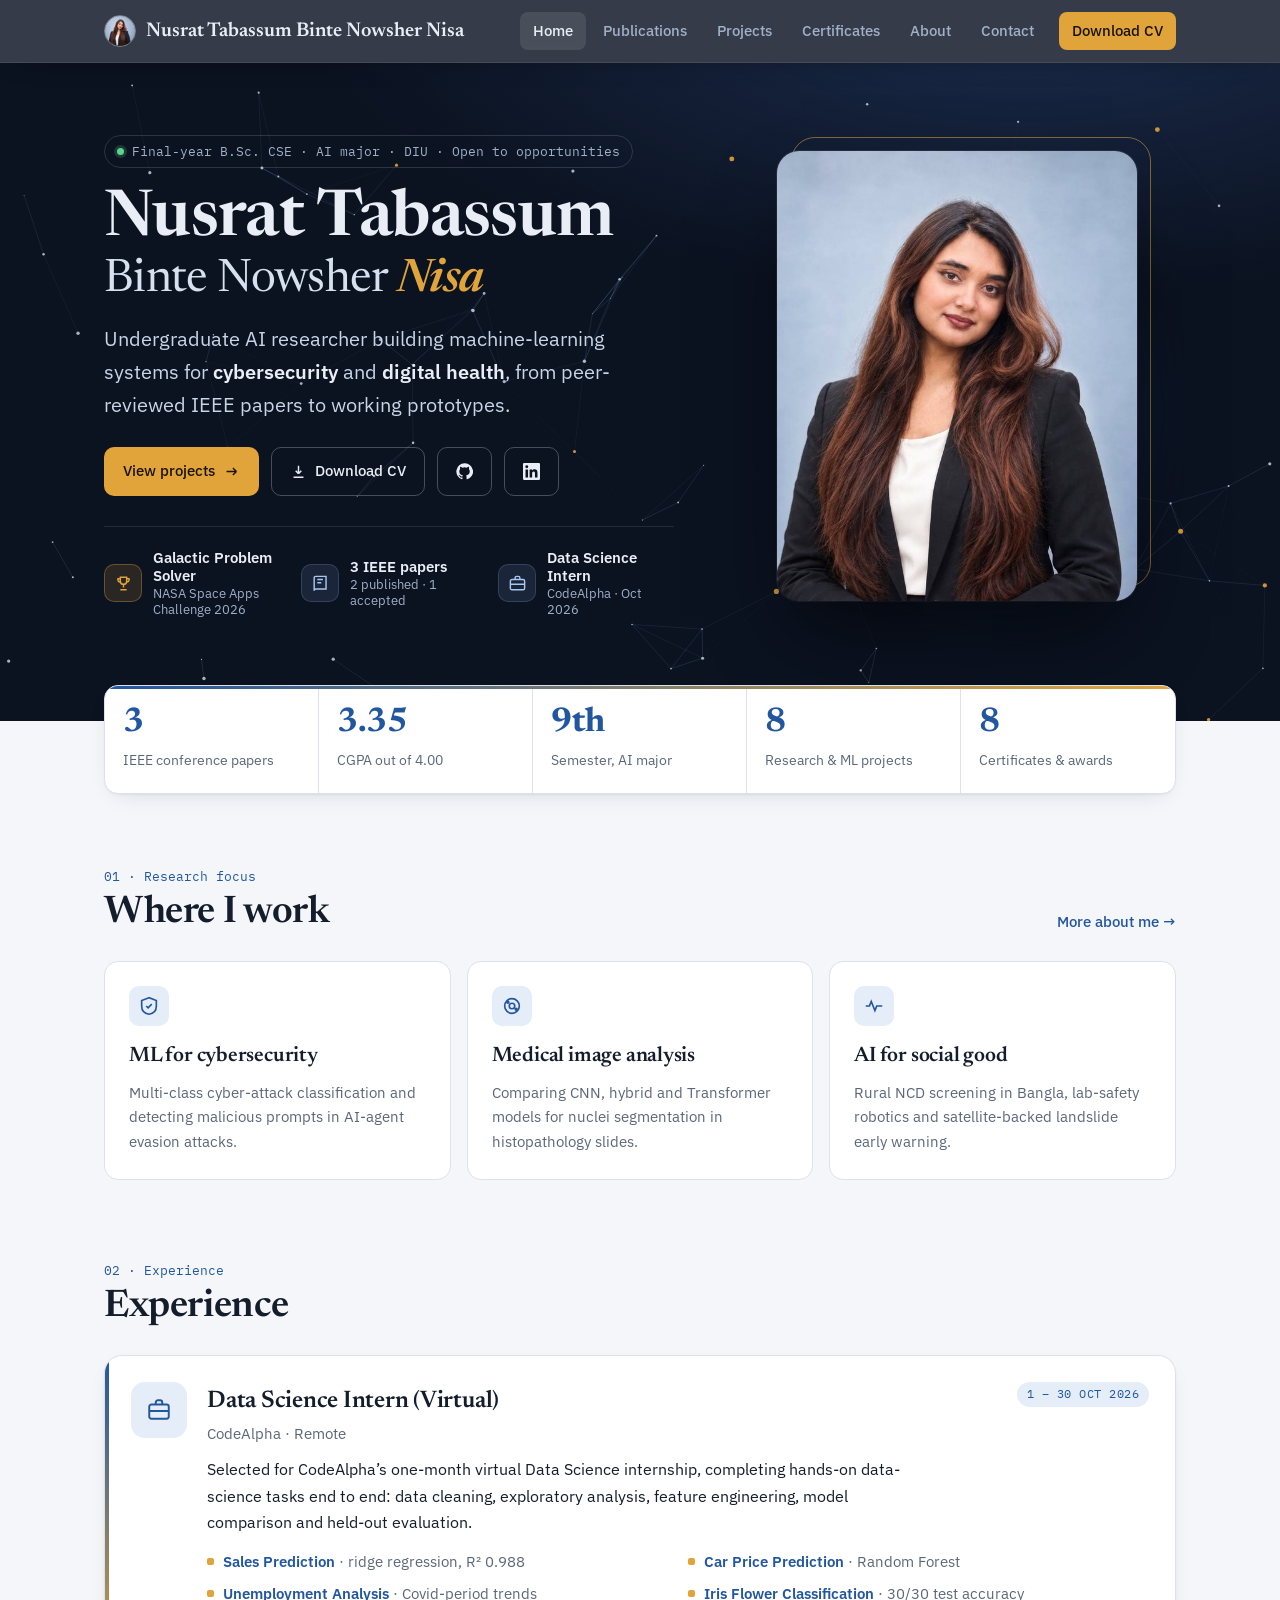
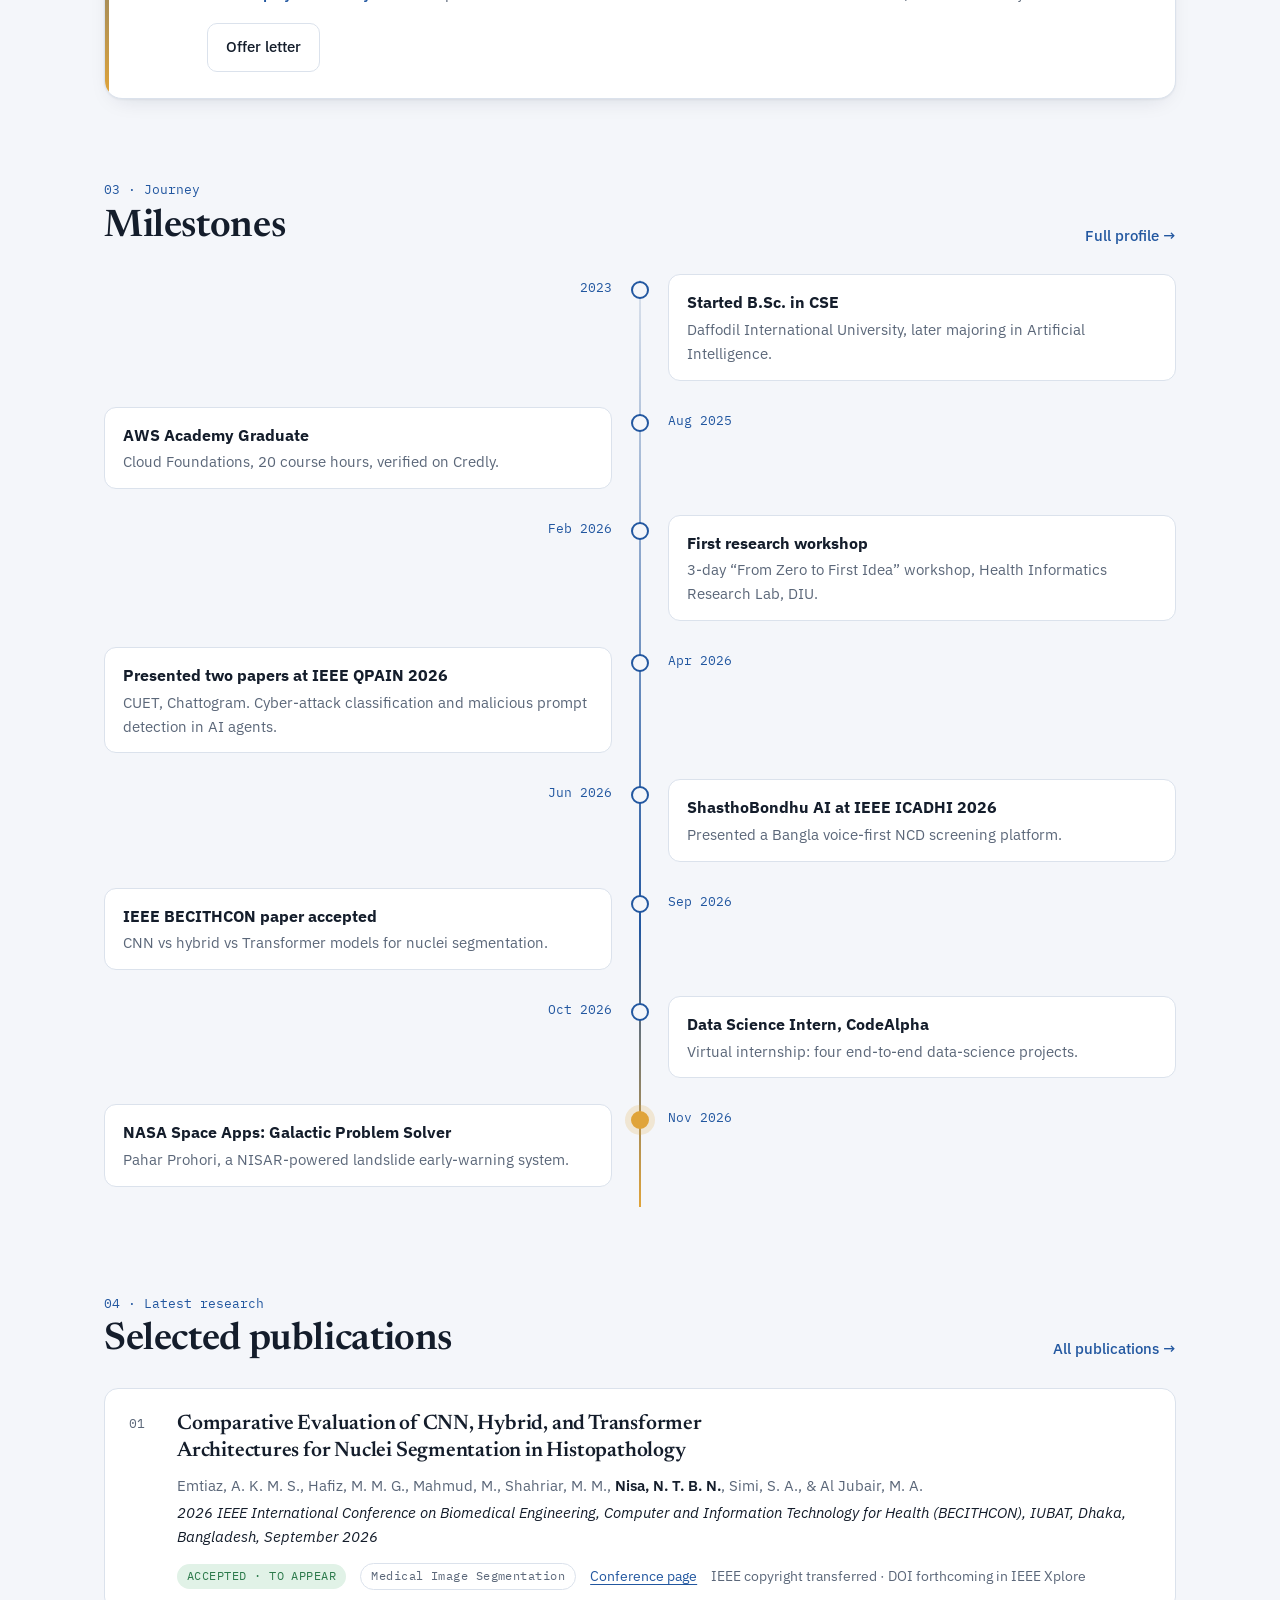
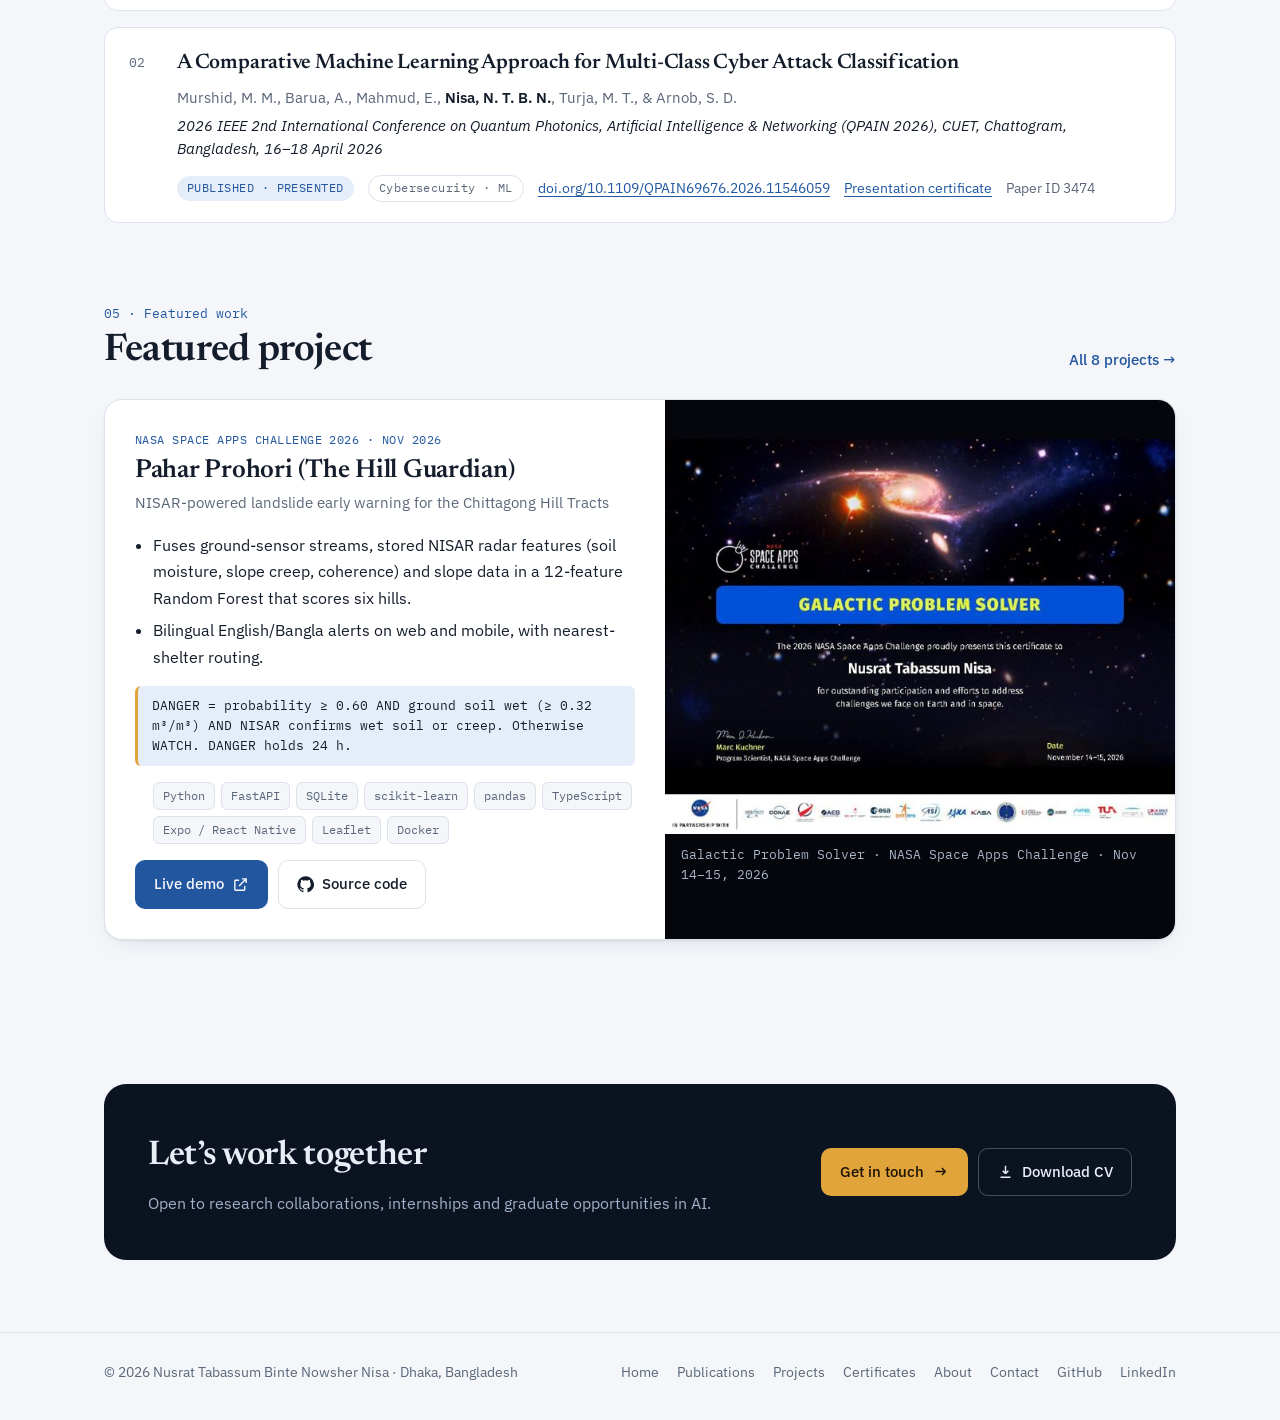
==== index.html @ 7437c605 "Add files via upload" ====
<!DOCTYPE html>
<html lang="en">
<head>
<meta charset="utf-8">
<meta name="viewport" content="width=device-width, initial-scale=1">
<title>Nusrat Tabassum Binte Nowsher Nisa · AI Researcher</title>
<meta name="description" content="Nusrat Tabassum Binte Nowsher Nisa is an undergraduate AI researcher at Daffodil International University working on machine learning for cybersecurity and digital health.">
<meta name="author" content="Nusrat Tabassum Binte Nowsher Nisa">
<meta property="og:title" content="Nusrat Tabassum Binte Nowsher Nisa · AI Researcher">
<meta property="og:description" content="Nusrat Tabassum Binte Nowsher Nisa is an undergraduate AI researcher at Daffodil International University working on machine learning for cybersecurity and digital health.">
<meta property="og:image" content="photo.jpg">
<meta property="og:type" content="website">
<link rel="icon" href="photo.jpg">
<link rel="preconnect" href="https://fonts.googleapis.com">
<link rel="preconnect" href="https://fonts.gstatic.com" crossorigin>
<link href="https://fonts.googleapis.com/css2?family=Newsreader:ital,opsz,wght@0,6..72,400;0,6..72,600;1,6..72,400&family=IBM+Plex+Sans:wght@400;500;600&family=IBM+Plex+Mono:wght@400;500&display=swap" rel="stylesheet">
<link rel="stylesheet" href="style.css">
</head>
<body>
<a class="skip" href="#main">Skip to content</a>
<header class="site-header">
  <div class="wrap">
    <a class="brand" href="index.html"><img src="photo.jpg" alt=""><span>Nusrat Tabassum <span class="mid">Binte Nowsher </span>Nisa</span></a>
    <button class="menu-toggle" aria-expanded="false" aria-controls="menu">Menu</button>
    <ul class="menu" id="menu"><li><a href="index.html" aria-current="page">Home</a></li><li><a href="publications.html">Publications</a></li><li><a href="projects.html">Projects</a></li><li><a href="certificates.html">Certificates</a></li><li><a href="about.html">About</a></li><li><a href="contact.html">Contact</a></li><li><a class="cv-link" href="Nusrat_Tabassum_Nisa_CV.pdf">Download CV</a></li></ul>
  </div>
</header>

<main id="main">
<section class="night"><canvas class="sky" aria-hidden="true"></canvas>
  <div class="wrap hero">
    <div>
      <p class="eyebrow rise"><span class="dot"></span>Final-year B.Sc. CSE · AI major · DIU · Open to opportunities</p>
      <h1 class="rise d1">Nusrat Tabassum<span class="l2">Binte Nowsher <em>Nisa</em></span></h1>
      <p class="role rise d2">Undergraduate AI researcher building machine-learning systems for <strong>cybersecurity</strong> and <strong>digital health</strong>, from peer-reviewed IEEE papers to working prototypes.</p>
      <div class="actions rise d3">
        <a class="btn btn-gold" href="projects.html">View projects <svg viewBox="0 0 24 24" fill="none" stroke="currentColor" stroke-width="2" aria-hidden="true"><path d="M5 12h14m0 0-5-5m5 5-5 5"/></svg></a>
        <a class="btn btn-ghost" href="Nusrat_Tabassum_Nisa_CV.pdf"><svg viewBox="0 0 24 24" fill="none" stroke="currentColor" stroke-width="2" aria-hidden="true"><path d="M12 4v11m0 0-4-4m4 4 4-4M5 20h14"/></svg> Download CV</a>
        <a class="btn btn-ghost" href="https://github.com/nisa3131" aria-label="GitHub"><svg viewBox="0 0 24 24" fill="currentColor" aria-hidden="true"><path d="M12 .5a11.5 11.5 0 0 0-3.64 22.41c.58.1.79-.25.79-.56v-2c-3.2.7-3.88-1.37-3.88-1.37-.52-1.33-1.28-1.69-1.28-1.69-1.04-.71.08-.7.08-.7 1.16.08 1.77 1.19 1.77 1.19 1.03 1.76 2.7 1.25 3.36.96.1-.75.4-1.25.73-1.54-2.56-.29-5.25-1.28-5.25-5.68 0-1.26.45-2.28 1.19-3.09-.12-.29-.52-1.46.11-3.05 0 0 .97-.31 3.17 1.18a11 11 0 0 1 5.77 0c2.2-1.49 3.17-1.18 3.17-1.18.63 1.59.23 2.76.11 3.05.74.81 1.19 1.83 1.19 3.09 0 4.41-2.7 5.38-5.27 5.67.41.36.78 1.06.78 2.14v3.17c0 .31.21.67.8.56A11.5 11.5 0 0 0 12 .5Z"/></svg></a>
        <a class="btn btn-ghost" href="https://www.linkedin.com/in/nusrat-tabassum-nisa-0b7811408" aria-label="LinkedIn"><svg viewBox="0 0 24 24" fill="currentColor" aria-hidden="true"><path d="M20.45 20.45h-3.56v-5.57c0-1.33-.02-3.04-1.85-3.04-1.86 0-2.14 1.45-2.14 2.94v5.67H9.35V9h3.41v1.56h.05c.48-.9 1.64-1.85 3.37-1.85 3.6 0 4.27 2.37 4.27 5.46v6.28ZM5.34 7.43a2.06 2.06 0 1 1 0-4.13 2.06 2.06 0 0 1 0 4.13ZM7.12 20.45H3.56V9h3.56v11.45ZM22.22 0H1.77C.79 0 0 .77 0 1.73v20.54C0 23.23.79 24 1.77 24h20.45c.98 0 1.78-.77 1.78-1.73V1.73C24 .77 23.2 0 22.22 0Z"/></svg></a>
      </div>
      <ul class="highlights rise d3">
        <li><span class="hi-ico gold"><svg viewBox="0 0 24 24" fill="none" stroke="currentColor" stroke-width="1.8" aria-hidden="true"><path d="M8 4h8v5a4 4 0 0 1-8 0V4Z"/><path d="M8 6H5a3 3 0 0 0 3 4M16 6h3a3 3 0 0 1-3 4M12 13v4m-4 3h8"/></svg></span><span><b>Galactic Problem Solver</b><small>NASA Space Apps Challenge 2026</small></span></li>
        <li><span class="hi-ico"><svg viewBox="0 0 24 24" fill="none" stroke="currentColor" stroke-width="1.8" aria-hidden="true"><path d="M4 5a2 2 0 0 1 2-2h13v16H6a2 2 0 0 0-2 2V5Z"/><path d="M8 7h7M8 11h5"/></svg></span><span><b>3 IEEE papers</b><small>2 published · 1 accepted</small></span></li>
        <li><span class="hi-ico"><svg viewBox="0 0 24 24" fill="none" stroke="currentColor" stroke-width="1.8" aria-hidden="true"><rect x="3" y="7" width="18" height="13" rx="2"/><path d="M9 7V5a2 2 0 0 1 2-2h2a2 2 0 0 1 2 2v2M3 13h18"/></svg></span><span><b>Data Science Intern</b><small>CodeAlpha · Oct 2026</small></span></li>
      </ul>
    </div>
    <div class="portrait-frame">
      <img src="photo.jpg" alt="Portrait of Nusrat Tabassum Binte Nowsher Nisa">
    </div>
  </div>
</section>

<div class="wrap">
  <div class="stats">
    <div><b>3</b><span>IEEE conference papers</span></div>
    <div><b>3.35</b><span>CGPA out of 4.00</span></div>
    <div><b>9th</b><span>Semester, AI major</span></div>
    <div><b>8</b><span>Research &amp; ML projects</span></div>
    <div><b>8</b><span>Certificates &amp; awards</span></div>
  </div>

  <section class="section">
    <div class="section-head"><div><span class="num">01 · Research focus</span><h2>Where I work</h2></div><a href="about.html">More about me →</a></div>
    <div class="focus-grid">
      <div class="focus"><div class="ico"><svg viewBox="0 0 24 24" fill="none" stroke="currentColor" stroke-width="1.8" aria-hidden="true"><path d="M12 3 4 6v6c0 5 3.4 8.3 8 9 4.6-.7 8-4 8-9V6l-8-3Z"/><path d="m9 12 2 2 4-4"/></svg></div><h3>ML for cybersecurity</h3><p>Multi-class cyber-attack classification and detecting malicious prompts in AI-agent evasion attacks.</p></div>
      <div class="focus"><div class="ico"><svg viewBox="0 0 24 24" fill="none" stroke="currentColor" stroke-width="1.8" aria-hidden="true"><circle cx="12" cy="12" r="8"/><circle cx="12" cy="12" r="3"/><circle cx="7.5" cy="8" r="1"/><circle cx="16.5" cy="15.5" r="1"/></svg></div><h3>Medical image analysis</h3><p>Comparing CNN, hybrid and Transformer models for nuclei segmentation in histopathology slides.</p></div>
      <div class="focus"><div class="ico"><svg viewBox="0 0 24 24" fill="none" stroke="currentColor" stroke-width="1.8" aria-hidden="true"><path d="M3 12h4l2-5 4 10 2-5h6"/></svg></div><h3>AI for social good</h3><p>Rural NCD screening in Bangla, lab-safety robotics and satellite-backed landslide early warning.</p></div>
    </div>
  </section>


  <section class="section">
    <div class="section-head"><div><span class="num">02 · Experience</span><h2>Experience</h2></div></div>
    <article class="exp">
  <div class="exp-logo"><svg viewBox="0 0 24 24" fill="none" stroke="currentColor" stroke-width="1.8" aria-hidden="true"><rect x="3" y="7" width="18" height="13" rx="2"/><path d="M9 7V5a2 2 0 0 1 2-2h2a2 2 0 0 1 2 2v2M3 13h18"/></svg></div>
  <div class="exp-body">
    <div class="exp-top"><div><h3>Data Science Intern (Virtual)</h3><p class="sub" style="margin:0">CodeAlpha · Remote</p></div><span class="pill pub-ok">1 – 30 OCT 2026</span></div>
    <p>Selected for CodeAlpha’s one-month virtual Data Science internship, completing hands-on data-science tasks end to end: data cleaning, exploratory analysis, feature engineering, model comparison and held-out evaluation.</p>
    <ul class="exp-tasks">
      <li><a href="https://github.com/nisa3131/_SalesPrediction">Sales Prediction</a> · ridge regression, R² 0.988</li>
      <li><a href="https://github.com/nisa3131/_CarPricePrediction">Car Price Prediction</a> · Random Forest</li>
      <li><a href="https://github.com/nisa3131/_UnemploymentAnalysis">Unemployment Analysis</a> · Covid-period trends</li>
      <li><a href="https://github.com/nisa3131/_IrisFlowerClassification">Iris Flower Classification</a> · 30/30 test accuracy</li>
    </ul>
    <div class="actions"><a class="btn btn-line" href="certs/codealpha-internship-offer.jpg">Offer letter</a></div>
  </div>
</article>
  </section>

  <section class="section">
    <div class="section-head"><div><span class="num">03 · Journey</span><h2>Milestones</h2></div><a href="about.html">Full profile →</a></div>
    <ol class="journey">
      <li><span class="when">2023</span><div><b>Started B.Sc. in CSE</b><p>Daffodil International University, later majoring in Artificial Intelligence.</p></div></li>
      <li><span class="when">Aug 2025</span><div><b>AWS Academy Graduate</b><p>Cloud Foundations, 20 course hours, verified on Credly.</p></div></li>
      <li><span class="when">Feb 2026</span><div><b>First research workshop</b><p>3-day “From Zero to First Idea” workshop, Health Informatics Research Lab, DIU.</p></div></li>
      <li><span class="when">Apr 2026</span><div><b>Presented two papers at IEEE QPAIN 2026</b><p>CUET, Chattogram. Cyber-attack classification and malicious prompt detection in AI agents.</p></div></li>
      <li><span class="when">Jun 2026</span><div><b>ShasthoBondhu AI at IEEE ICADHI 2026</b><p>Presented a Bangla voice-first NCD screening platform.</p></div></li>
      <li><span class="when">Sep 2026</span><div><b>IEEE BECITHCON paper accepted</b><p>CNN vs hybrid vs Transformer models for nuclei segmentation.</p></div></li>
      <li><span class="when">Oct 2026</span><div><b>Data Science Intern, CodeAlpha</b><p>Virtual internship: four end-to-end data-science projects.</p></div></li>
      <li class="star"><span class="when">Nov 2026</span><div><b>NASA Space Apps: Galactic Problem Solver</b><p>Pahar Prohori, a NISAR-powered landslide early-warning system.</p></div></li>
    </ol>
  </section>
  <section class="section">
    <div class="section-head"><div><span class="num">04 · Latest research</span><h2>Selected publications</h2></div><a href="publications.html">All publications →</a></div>
    <ol class="pubs"><li class="pub">
  <h3>Comparative Evaluation of CNN, Hybrid, and Transformer Architectures for Nuclei Segmentation in Histopathology</h3>
  <p class="authors">Emtiaz, A. K. M. S., Hafiz, M. M. G., Mahmud, M., Shahriar, M. M., <b>Nisa, N. T. B. N.</b>, Simi, S. A., &amp; Al Jubair, M. A.</p>
  <p class="venue">2026 IEEE International Conference on Biomedical Engineering, Computer and Information Technology for Health (BECITHCON), IUBAT, Dhaka, Bangladesh, September 2026</p>
  <div class="row"><span class="pill acc">ACCEPTED · TO APPEAR</span><span class="pill topic">Medical Image Segmentation</span><a href="https://iubat.edu/?p=20229">Conference page</a><span class="muted">IEEE copyright transferred · DOI forthcoming in IEEE Xplore</span></div>
</li><li class="pub">
  <h3>A Comparative Machine Learning Approach for Multi-Class Cyber Attack Classification</h3>
  <p class="authors">Murshid, M. M., Barua, A., Mahmud, E., <b>Nisa, N. T. B. N.</b>, Turja, M. T., &amp; Arnob, S. D.</p>
  <p class="venue">2026 IEEE 2nd International Conference on Quantum Photonics, Artificial Intelligence &amp; Networking (QPAIN 2026), CUET, Chattogram, Bangladesh, 16–18 April 2026</p>
  <div class="row"><span class="pill pub-ok">PUBLISHED · PRESENTED</span><span class="pill topic">Cybersecurity · ML</span><a href="https://doi.org/10.1109/QPAIN69676.2026.11546059">doi.org/10.1109/QPAIN69676.2026.11546059</a><a href="certs/qpain-2026-paper-3474.jpg">Presentation certificate</a><span class="muted">Paper ID 3474</span></div>
</li></ol>
  </section>

  <section class="section">
    <div class="section-head"><div><span class="num">05 · Featured work</span><h2>Featured project</h2></div><a href="projects.html">All 8 projects →</a></div>
    <article class="feature" data-cat="competition">
  <div class="body">
    <p class="kicker">NASA SPACE APPS CHALLENGE 2026 · NOV 2026</p>
    <h3>Pahar Prohori (The Hill Guardian)</h3>
    <p class="sub">NISAR-powered landslide early warning for the Chittagong Hill Tracts</p>
    <ul>
      <li>Fuses ground-sensor streams, stored NISAR radar features (soil moisture, slope creep, coherence) and slope data in a 12-feature Random Forest that scores six hills.</li>
      <li>Bilingual English/Bangla alerts on web and mobile, with nearest-shelter routing.</li>
    </ul>
    <p class="rule">DANGER = probability ≥ 0.60 AND ground soil wet (≥ 0.32 m³/m³) AND NISAR confirms wet soil or creep. Otherwise WATCH. DANGER holds 24 h.</p>
    <ul class="chips"><li>Python</li><li>FastAPI</li><li>SQLite</li><li>scikit-learn</li><li>pandas</li><li>TypeScript</li><li>Expo / React Native</li><li>Leaflet</li><li>Docker</li></ul>
    <div class="actions"><a class="btn btn-solid" href="https://pahar-prohori-204-136-10-51.sslip.io">Live demo <svg viewBox="0 0 24 24" fill="none" stroke="currentColor" stroke-width="2" aria-hidden="true"><path d="M14 4h6v6m0-6L10 14M18 14v5a1 1 0 0 1-1 1H5a1 1 0 0 1-1-1V7a1 1 0 0 1 1-1h5"/></svg></a><a class="btn btn-line" href="https://github.com/nisa3131/NasaSpaceAppChallenge"><svg viewBox="0 0 24 24" fill="currentColor" aria-hidden="true"><path d="M12 .5a11.5 11.5 0 0 0-3.64 22.41c.58.1.79-.25.79-.56v-2c-3.2.7-3.88-1.37-3.88-1.37-.52-1.33-1.28-1.69-1.28-1.69-1.04-.71.08-.7.08-.7 1.16.08 1.77 1.19 1.77 1.19 1.03 1.76 2.7 1.25 3.36.96.1-.75.4-1.25.73-1.54-2.56-.29-5.25-1.28-5.25-5.68 0-1.26.45-2.28 1.19-3.09-.12-.29-.52-1.46.11-3.05 0 0 .97-.31 3.17 1.18a11 11 0 0 1 5.77 0c2.2-1.49 3.17-1.18 3.17-1.18.63 1.59.23 2.76.11 3.05.74.81 1.19 1.83 1.19 3.09 0 4.41-2.7 5.38-5.27 5.67.41.36.78 1.06.78 2.14v3.17c0 .31.21.67.8.56A11.5 11.5 0 0 0 12 .5Z"/></svg> Source code</a></div>
  </div>
  <figure><img src="certs/nasa-space-apps-2026-thumb.jpg" alt="NASA Space Apps Challenge 2026 Galactic Problem Solver certificate awarded to Nusrat Tabassum Binte Nowsher Nisa"><figcaption>Galactic Problem Solver · NASA Space Apps Challenge · Nov 14–15, 2026</figcaption></figure>
</article>
  </section>

  <div class="cta">
  <div><h2>Let’s work together</h2><p>Open to research collaborations, internships and graduate opportunities in AI.</p></div>
  <div class="actions"><a class="btn btn-gold" href="contact.html">Get in touch <svg viewBox="0 0 24 24" fill="none" stroke="currentColor" stroke-width="2" aria-hidden="true"><path d="M5 12h14m0 0-5-5m5 5-5 5"/></svg></a><a class="btn btn-ghost" href="Nusrat_Tabassum_Nisa_CV.pdf"><svg viewBox="0 0 24 24" fill="none" stroke="currentColor" stroke-width="2" aria-hidden="true"><path d="M12 4v11m0 0-4-4m4 4 4-4M5 20h14"/></svg> Download CV</a></div>
</div>
</div>
</main>
<footer class="site-footer">
  <div class="wrap">
    <span>© <span id="year">2026</span> Nusrat Tabassum Binte Nowsher Nisa · Dhaka, Bangladesh</span>
    <nav aria-label="Footer"><a href="index.html">Home</a><a href="publications.html">Publications</a><a href="projects.html">Projects</a><a href="certificates.html">Certificates</a><a href="about.html">About</a><a href="contact.html">Contact</a><a href="https://github.com/nisa3131">GitHub</a><a href="https://www.linkedin.com/in/nusrat-tabassum-nisa-0b7811408">LinkedIn</a></nav>
  </div>
</footer>
<script src="main.js"></script>
</body>
</html>
---- style.css ----
/* Layout idea: research-lab notebook meets night sky. Dark navy hero with a live constellation (AI + space), calm light pages below. */
:root {
  --bg: #f4f6fa;
  --surface: #ffffff;
  --ink: #141d2b;
  --muted: #5b6779;
  --line: #dbe2ec;
  --accent: #2257a0;
  --accent-2: #e0a43a;
  --accent-soft: #e5edf8;
  --ok: #2c7a4b;
  --ok-soft: #e1f2e7;
  --night: #0b1220;
  --night-2: #121c30;
  --night-ink: #e9eef6;
  --night-muted: #9fb0c8;
  --font-display: "Newsreader", Georgia, "Times New Roman", serif;
  --font-body: "IBM Plex Sans", "Segoe UI", system-ui, sans-serif;
  --font-mono: "IBM Plex Mono", ui-monospace, Menlo, monospace;
  --radius: 14px;
  --shadow: 0 1px 2px rgba(16, 30, 54, .05), 0 8px 24px -12px rgba(16, 30, 54, .18);
  color-scheme: light;
}
@media (prefers-color-scheme: dark) {
  :root:not([data-theme="light"]) {
    --bg: #0d1420; --surface: #151f2e; --ink: #e7ecf3; --muted: #9caabb; --line: #253246;
    --accent: #8cb6ec; --accent-soft: #1b2a40; --ok: #82d19f; --ok-soft: #173020;
    --shadow: 0 1px 2px rgba(0,0,0,.3), 0 10px 28px -14px rgba(0,0,0,.6); color-scheme: dark;
  }
}
:root[data-theme="dark"] {
  --bg: #0d1420; --surface: #151f2e; --ink: #e7ecf3; --muted: #9caabb; --line: #253246;
  --accent: #8cb6ec; --accent-soft: #1b2a40; --ok: #82d19f; --ok-soft: #173020;
  --shadow: 0 1px 2px rgba(0,0,0,.3), 0 10px 28px -14px rgba(0,0,0,.6); color-scheme: dark;
}

* { box-sizing: border-box; }
html { scroll-behavior: smooth; }
body { margin: 0; background: var(--bg); color: var(--ink); font-family: var(--font-body); font-size: 16px; line-height: 1.65; -webkit-font-smoothing: antialiased; }
a { color: var(--accent); text-underline-offset: 3px; }
a:focus-visible, button:focus-visible { outline: 2px solid var(--accent-2); outline-offset: 3px; border-radius: 4px; }
img { max-width: 100%; display: block; }
h1, h2, h3 { font-family: var(--font-display); font-weight: 600; text-wrap: balance; letter-spacing: -.01em; }
.wrap { max-width: 1120px; margin: 0 auto; padding: 0 24px; }
.skip { position: absolute; left: -999px; top: 8px; background: var(--surface); padding: 8px 12px; z-index: 50; }
.skip:focus { left: 12px; }

/* ---------- Header ---------- */
.site-header { position: sticky; top: 0; z-index: 20; background: rgba(11, 18, 32, .82); backdrop-filter: saturate(1.4) blur(10px); border-bottom: 1px solid rgba(255,255,255,.08); }
.site-header .wrap { display: flex; align-items: center; justify-content: space-between; height: 62px; gap: 16px; }
.brand { display: flex; align-items: center; gap: 10px; color: var(--night-ink); text-decoration: none; font-family: var(--font-display); font-size: 20px; font-weight: 600; }
.brand img { width: 32px; height: 32px; border-radius: 50%; object-fit: cover; object-position: 50% 20%; border: 1.5px solid rgba(255,255,255,.35); }
.menu { display: flex; align-items: center; gap: 4px; list-style: none; margin: 0; padding: 0; }
.menu a { display: block; padding: 7px 13px; border-radius: 8px; color: var(--night-muted); text-decoration: none; font-size: 14.5px; font-weight: 500; }
.menu a:hover { color: var(--night-ink); background: rgba(255,255,255,.06); }
.menu a[aria-current="page"] { color: var(--night-ink); background: rgba(255,255,255,.1); }
.menu .cv-link { margin-left: 8px; background: var(--accent-2); color: #1b1405; }
.menu .cv-link:hover { background: #f0b54a; color: #1b1405; }
.menu-toggle { display: none; background: none; border: 1px solid rgba(255,255,255,.2); color: var(--night-ink); border-radius: 8px; padding: 6px 10px; font: inherit; font-size: 14px; cursor: pointer; }
@media (max-width: 820px) {
  .menu-toggle { display: block; }
  .menu { display: none; position: absolute; top: 62px; left: 0; right: 0; flex-direction: column; align-items: stretch; padding: 10px 16px 16px; background: var(--night); border-bottom: 1px solid rgba(255,255,255,.1); }
  .menu.open { display: flex; }
  .menu .cv-link { margin: 6px 0 0; text-align: center; }
}

/* ---------- Night hero ---------- */
.night { position: relative; background: radial-gradient(1200px 500px at 80% -10%, #1b2c4d 0%, transparent 60%), var(--night); color: var(--night-ink); overflow: hidden; }
.night canvas { position: absolute; inset: 0; width: 100%; height: 100%; pointer-events: none; }
.night .wrap { position: relative; }
.hero { display: grid; grid-template-columns: 1.3fr 1fr; gap: 64px; align-items: center; padding-top: 72px; padding-bottom: 104px; }
.hero .eyebrow { display: inline-flex; align-items: center; gap: 8px; font-family: var(--font-mono); font-size: 12.5px; color: var(--night-muted); border: 1px solid rgba(255,255,255,.14); border-radius: 999px; padding: 5px 12px; margin: 0 0 20px; }
.dot { width: 7px; height: 7px; border-radius: 50%; background: #5fd38d; box-shadow: 0 0 0 3px rgba(95,211,141,.2); }
.hero h1 { font-size: clamp(40px, 5.4vw, 64px); line-height: 1.02; margin: 0 0 18px; }
.hero h1 .l2 { display: block; font-size: .72em; font-weight: 400; color: #d6e0ee; margin-top: 4px; }
.hero h1 .l2 em { font-weight: 600; }
.hero .role strong { color: var(--night-ink); font-weight: 600; }
.hero h1 em { font-style: italic; color: var(--accent-2); font-weight: 400; }
.hero .role { font-size: clamp(17px, 2vw, 20px); color: #c9d5e6; margin: 0 0 26px; max-width: 34em; }
.hero .actions { display: flex; flex-wrap: wrap; gap: 12px; }
.portrait-frame { position: relative; justify-self: center; width: min(360px, 100%); }
.portrait-frame::before { content: ""; position: absolute; inset: -14px -14px 14px 14px; border: 1px solid rgba(224,164,58,.55); border-radius: 24px; }
.portrait-frame::after { content: ""; position: absolute; inset: 10% -8% -6% 8%; background: radial-gradient(closest-side, rgba(34,87,160,.55), transparent); filter: blur(30px); z-index: -1; }
.portrait-frame { isolation: isolate; }
.portrait-frame img { position: relative; width: 100%; aspect-ratio: 4/5; object-fit: cover; object-position: 50% 18%; border-radius: 22px; box-shadow: 0 40px 80px -24px rgba(0,0,0,.75), 0 0 0 1px rgba(255,255,255,.08); }
@media (max-width: 860px) {
  .hero { grid-template-columns: 1fr; gap: 40px; padding-top: 48px; padding-bottom: 72px; }
  .portrait-frame { width: min(300px, 82%); order: -1; }
}

.page-hero { padding-top: 56px; padding-bottom: 48px; }
.page-hero .kicker { font-family: var(--font-mono); font-size: 13px; color: var(--accent-2); margin: 0 0 10px; }
.page-hero h1 { font-size: clamp(36px, 5vw, 54px); margin: 0 0 10px; line-height: 1.05; }
.page-hero p { color: #c9d5e6; max-width: 60ch; margin: 0; font-size: 18px; }

/* ---------- Buttons ---------- */
.btn { display: inline-flex; align-items: center; gap: 8px; padding: 11px 18px; border-radius: 10px; font-size: 15px; font-weight: 500; text-decoration: none; border: 1px solid transparent; cursor: pointer; font-family: inherit; transition: transform .15s ease, background .15s ease, border-color .15s ease; }
.btn:hover { transform: translateY(-1px); }
.btn-gold { background: var(--accent-2); color: #1b1405; }
.btn-ghost { border-color: rgba(255,255,255,.25); color: var(--night-ink); }
.btn-ghost:hover { border-color: rgba(255,255,255,.6); }
.btn-line { border-color: var(--line); color: var(--ink); background: var(--surface); }
.btn-line:hover { border-color: var(--accent); }
.btn-solid { background: var(--accent); color: var(--bg); }
.btn svg { width: 17px; height: 17px; }

/* ---------- Stats band ---------- */
.stats { display: grid; grid-template-columns: repeat(5, 1fr); background: var(--surface); border: 1px solid var(--line); border-radius: var(--radius); box-shadow: var(--shadow); margin-top: -36px; position: relative; z-index: 2; }
.stats div { padding: 20px 18px; border-right: 1px solid var(--line); }
.stats div:last-child { border-right: 0; }
.stats b { display: block; font-family: var(--font-display); font-size: 34px; line-height: 1; color: var(--accent); font-variant-numeric: tabular-nums; margin-bottom: 6px; }
.stats span { font-size: 13.5px; color: var(--muted); }
@media (max-width: 760px) { .stats { grid-template-columns: repeat(2, 1fr); } .stats div { border-bottom: 1px solid var(--line); } .stats div:nth-child(2n) { border-right: 0; } .stats div:last-child { grid-column: 1 / -1; border-bottom: 0; } }

/* ---------- Sections ---------- */
.section { padding: 72px 0 8px; }
.section:last-of-type { padding-bottom: 72px; }
.section-head { display: flex; justify-content: space-between; align-items: end; gap: 20px; margin-bottom: 26px; flex-wrap: wrap; }
.section-head h2 { font-size: clamp(28px, 3.4vw, 38px); margin: 0; line-height: 1.1; }
.section-head .num { font-family: var(--font-mono); font-size: 13px; color: var(--muted); display: block; margin-bottom: 6px; }
.section-head a { font-size: 15px; font-weight: 500; text-decoration: none; }
.section-head a:hover { text-decoration: underline; }
.lead { font-size: 18px; max-width: 64ch; color: var(--ink); margin: 0 0 16px; }
.muted { color: var(--muted); }

.focus-grid { display: grid; grid-template-columns: repeat(3, 1fr); gap: 16px; }
.focus { background: var(--surface); border: 1px solid var(--line); border-radius: var(--radius); padding: 24px; }
.focus .ico { width: 40px; height: 40px; border-radius: 10px; display: grid; place-items: center; background: var(--accent-soft); color: var(--accent); margin-bottom: 14px; }
.focus .ico svg { width: 22px; height: 22px; }
.focus h3 { margin: 0 0 6px; font-size: 21px; }
.focus p { margin: 0; color: var(--muted); font-size: 15px; }
@media (max-width: 860px) { .focus-grid { grid-template-columns: 1fr; } }

/* ---------- Publications ---------- */
.pubs { list-style: none; margin: 0; padding: 0; display: grid; gap: 16px; counter-reset: pub; }
.pub { counter-increment: pub; background: var(--surface); border: 1px solid var(--line); border-radius: var(--radius); padding: 22px 24px 20px 72px; position: relative; transition: border-color .2s ease, box-shadow .2s ease; }
.pub:hover { border-color: color-mix(in srgb, var(--accent) 45%, var(--line)); box-shadow: var(--shadow); }
.pub::before { content: counter(pub, decimal-leading-zero); position: absolute; left: 24px; top: 24px; font-family: var(--font-mono); font-size: 13px; color: var(--muted); }
.pub h3 { font-size: 21px; line-height: 1.3; margin: 0 0 8px; }
.pub .authors { font-size: 14.5px; color: var(--muted); margin: 0 0 4px; }
.pub .authors b { color: var(--ink); font-weight: 600; }
.pub .venue { font-size: 14.5px; font-style: italic; margin: 0 0 14px; }
.pub .row { display: flex; flex-wrap: wrap; gap: 10px 14px; align-items: center; font-size: 14px; }
.pill { font-family: var(--font-mono); font-size: 11.5px; letter-spacing: .04em; padding: 3px 10px; border-radius: 999px; white-space: nowrap; }
.pill.pub-ok { background: var(--accent-soft); color: var(--accent); }
.pill.acc { background: var(--ok-soft); color: var(--ok); }
.pill.topic { background: transparent; border: 1px solid var(--line); color: var(--muted); }
.copy-btn { background: none; border: 1px solid var(--line); color: var(--muted); border-radius: 8px; padding: 4px 10px; font: inherit; font-size: 13px; cursor: pointer; }
.copy-btn:hover { color: var(--ink); border-color: var(--accent); }
@media (max-width: 560px) { .pub { padding: 20px; } .pub::before { position: static; display: block; margin-bottom: 6px; } }

.pub-summary { display: flex; flex-wrap: wrap; gap: 10px; margin-bottom: 22px; }
.pub-summary span { background: var(--surface); border: 1px solid var(--line); border-radius: 999px; padding: 6px 14px; font-size: 14px; }
.pub-summary b { color: var(--accent); }

/* ---------- Projects ---------- */
.filters { display: flex; flex-wrap: wrap; gap: 8px; margin-bottom: 22px; }
.filters button { font: inherit; font-size: 14px; padding: 7px 14px; border-radius: 999px; border: 1px solid var(--line); background: var(--surface); color: var(--muted); cursor: pointer; }
.filters button[aria-pressed="true"] { background: var(--ink); color: var(--bg); border-color: var(--ink); }

.feature { display: grid; grid-template-columns: 1.1fr 1fr; background: var(--surface); border: 1px solid var(--line); border-radius: 18px; overflow: hidden; box-shadow: var(--shadow); }
.feature .body { padding: 30px; }
.feature figure { margin: 0; background: #04060c; display: flex; flex-direction: column; justify-content: center; }
.feature figcaption { color: #aab6c8; font-size: 12.5px; padding: 10px 16px 14px; font-family: var(--font-mono); }
@media (max-width: 900px) { .feature { grid-template-columns: 1fr; } .feature .body { padding: 24px; } }
.kicker { font-family: var(--font-mono); font-size: 12px; letter-spacing: .04em; color: var(--accent); margin: 0 0 8px; }
.feature h3, .card h3 { font-size: 26px; margin: 0 0 4px; line-height: 1.15; }
.sub { color: var(--muted); font-size: 15px; margin: 0 0 16px; }
.feature ul, .card ul { margin: 0 0 16px; padding-left: 18px; }
.feature li, .card li { margin-bottom: 6px; }
.rule { font-family: var(--font-mono); font-size: 13px; line-height: 1.55; background: var(--accent-soft); border-left: 3px solid var(--accent-2); border-radius: 6px; padding: 10px 14px; margin: 0 0 16px; }
.chips { display: flex; flex-wrap: wrap; gap: 6px; margin: 0 0 18px; padding: 0; list-style: none; }
.chips li { font-family: var(--font-mono); font-size: 12px; padding: 3px 9px; border-radius: 6px; background: var(--bg); border: 1px solid var(--line); color: var(--muted); margin: 0; }
.actions { display: flex; flex-wrap: wrap; gap: 10px; }

.cards { display: grid; grid-template-columns: repeat(2, 1fr); gap: 18px; margin-top: 18px; }
.card { background: var(--surface); border: 1px solid var(--line); border-radius: 16px; padding: 26px; display: flex; flex-direction: column; }
.card h3 { font-size: 23px; }
.card .actions { margin-top: auto; }
@media (max-width: 860px) { .cards { grid-template-columns: 1fr; } }

.repo-grid { display: grid; grid-template-columns: repeat(auto-fill, minmax(250px, 1fr)); gap: 16px; }
.repo { background: var(--surface); border: 1px solid var(--line); border-radius: 14px; padding: 20px; display: flex; flex-direction: column; gap: 10px; transition: transform .2s ease, box-shadow .2s ease, border-color .2s ease; text-decoration: none; color: inherit; }
.repo:hover { transform: translateY(-3px); box-shadow: var(--shadow); border-color: color-mix(in srgb, var(--accent) 45%, var(--line)); }
.repo .top { display: flex; justify-content: space-between; align-items: center; color: var(--muted); }
.repo .top svg { width: 20px; height: 20px; }
.repo h4 { margin: 0; font-size: 17px; font-weight: 600; }
.repo p { margin: 0; font-size: 14.5px; color: var(--muted); flex: 1; }
.repo .metric { font-family: var(--font-mono); font-size: 12.5px; background: var(--bg); border-radius: 6px; padding: 5px 9px; }
.repo .lang { display: flex; align-items: center; gap: 7px; font-size: 13px; color: var(--muted); }
.repo .lang i { width: 10px; height: 10px; border-radius: 50%; display: inline-block; }
.hidden { display: none !important; }

/* ---------- About ---------- */
.about-grid { display: grid; grid-template-columns: 1.4fr 1fr; gap: 40px; align-items: start; }
@media (max-width: 860px) { .about-grid { grid-template-columns: 1fr; } }
.panel { background: var(--surface); border: 1px solid var(--line); border-radius: var(--radius); padding: 24px; }
.panel h3 { margin: 0 0 4px; font-size: 22px; }
.edu-meta { display: grid; grid-template-columns: auto 1fr; gap: 6px 16px; margin-top: 14px; font-size: 14.5px; }
.edu-meta dt { color: var(--muted); }
.edu-meta dd { margin: 0; font-weight: 500; }

.skills { display: grid; grid-template-columns: repeat(2, 1fr); gap: 16px; }
.skills .panel h4 { margin: 0 0 12px; font-size: 15px; font-family: var(--font-mono); color: var(--accent); font-weight: 500; }
@media (max-width: 760px) { .skills { grid-template-columns: 1fr; } }

.timeline { list-style: none; margin: 0; padding: 0; border-left: 2px solid var(--line); }
.timeline li { position: relative; padding: 0 0 22px 24px; }
.timeline li::before { content: ""; position: absolute; left: -7px; top: 7px; width: 12px; height: 12px; border-radius: 50%; background: var(--surface); border: 2px solid var(--accent); }
.timeline li.star::before { background: var(--accent-2); border-color: var(--accent-2); }
.timeline .d { font-family: var(--font-mono); font-size: 12.5px; color: var(--muted); }
.timeline .t { display: block; font-weight: 600; margin: 2px 0; }
.timeline .m { font-size: 14.5px; color: var(--muted); }

.cert { display: grid; grid-template-columns: 1fr 1.2fr; gap: 28px; align-items: center; background: var(--surface); border: 1px solid var(--line); border-radius: 18px; padding: 22px; box-shadow: var(--shadow); }
.cert img { border-radius: 10px; }
@media (max-width: 860px) { .cert { grid-template-columns: 1fr; } }

/* ---------- Contact ---------- */
.contact-grid { display: grid; grid-template-columns: repeat(2, 1fr); gap: 16px; }
.contact-item { background: var(--surface); border: 1px solid var(--line); border-radius: var(--radius); padding: 22px; display: flex; gap: 16px; align-items: flex-start; }
.contact-item .ico { flex: none; width: 44px; height: 44px; border-radius: 12px; display: grid; place-items: center; background: var(--accent-soft); color: var(--accent); }
.contact-item .ico svg { width: 22px; height: 22px; }
.contact-item span { display: block; font-family: var(--font-mono); font-size: 12px; color: var(--muted); margin-bottom: 2px; }
.contact-item a, .contact-item strong { font-size: 16.5px; font-weight: 500; word-break: break-word; }
.contact-item .copy-btn { margin-top: 8px; }
@media (max-width: 760px) { .contact-grid { grid-template-columns: 1fr; } }

/* ---------- CTA + Footer ---------- */
.cta { margin-top: 72px; background: var(--night); color: var(--night-ink); border-radius: 22px; padding: 44px; display: flex; justify-content: space-between; align-items: center; gap: 24px; flex-wrap: wrap; position: relative; overflow: hidden; }
.cta h2 { margin: 0 0 6px; font-size: clamp(26px, 3vw, 34px); }
.cta p { margin: 0; color: var(--night-muted); }
.site-footer { margin-top: 72px; border-top: 1px solid var(--line); padding: 28px 0 36px; font-size: 14px; color: var(--muted); }
.site-footer .wrap { display: flex; justify-content: space-between; gap: 16px; flex-wrap: wrap; }
.site-footer nav { display: flex; gap: 18px; flex-wrap: wrap; }
.site-footer a { color: var(--muted); text-decoration: none; }
.site-footer a:hover { color: var(--ink); }

/* ---------- Motion ---------- */
@media (prefers-reduced-motion: no-preference) {
  .rise { animation: rise .6s ease both; }
  .rise.d1 { animation-delay: .08s; } .rise.d2 { animation-delay: .16s; } .rise.d3 { animation-delay: .24s; }
  @keyframes rise { from { transform: translateY(10px); } to { transform: none; } }
}
@media (prefers-reduced-motion: reduce) { html { scroll-behavior: auto; } * { transition: none !important; animation: none !important; } }

/* ---------- Hero highlights ---------- */
.highlights { list-style: none; margin: 30px 0 0; padding: 22px 0 0; border-top: 1px solid rgba(255,255,255,.1); display: grid; grid-template-columns: repeat(3, minmax(0, 1fr)); gap: 18px 22px; }
.highlights li { display: flex; align-items: center; gap: 11px; }
.highlights b { display: block; font-size: 14.5px; color: var(--night-ink); font-weight: 600; line-height: 1.25; }
.highlights small { display: block; font-size: 12.5px; color: var(--night-muted); line-height: 1.3; }
.hi-ico { flex: none; width: 38px; height: 38px; border-radius: 10px; display: grid; place-items: center; background: rgba(140,182,236,.12); color: #a9c8f0; border: 1px solid rgba(140,182,236,.2); }
.hi-ico.gold { background: rgba(224,164,58,.14); color: var(--accent-2); border-color: rgba(224,164,58,.35); }
.hi-ico svg { width: 19px; height: 19px; }
@media (max-width: 1000px) { .highlights { grid-template-columns: 1fr 1fr; } }
@media (max-width: 520px) { .highlights { grid-template-columns: 1fr; } }

/* ---------- Brand ---------- */
@media (max-width: 1060px) { .brand .mid { display: none; } }

/* ---------- Journey ---------- */
.journey { list-style: none; margin: 0; padding: 0; position: relative; display: grid; gap: 0; }
.journey::before { content: ""; position: absolute; left: 50%; top: 6px; bottom: 6px; width: 2px; background: linear-gradient(var(--line), var(--accent) 70%, var(--accent-2)); transform: translateX(-1px); }
.journey li { display: grid; grid-template-columns: 1fr 1fr; gap: 0 56px; position: relative; padding: 0 0 26px; }
.journey li::after { content: ""; position: absolute; left: 50%; top: 7px; width: 14px; height: 14px; border-radius: 50%; background: var(--bg); border: 2px solid var(--accent); transform: translateX(-50%); }
.journey li.star::after { background: var(--accent-2); border-color: var(--accent-2); box-shadow: 0 0 0 6px rgba(224,164,58,.2); }
.journey .when { font-family: var(--font-mono); font-size: 13px; color: var(--accent); text-align: right; padding-top: 3px; }
.journey li > div { background: var(--surface); border: 1px solid var(--line); border-radius: 12px; padding: 14px 18px; transition: border-color .2s ease, box-shadow .2s ease; }
.journey li > div:hover { border-color: color-mix(in srgb, var(--accent) 45%, var(--line)); box-shadow: var(--shadow); }
.journey li:nth-child(even) .when { order: 2; text-align: left; }
.journey li:nth-child(even) > div { order: 1; }
.journey b { display: block; font-size: 16px; }
.journey p { margin: 2px 0 0; font-size: 14.5px; color: var(--muted); }
@media (max-width: 760px) {
  .journey::before { left: 6px; }
  .journey li { grid-template-columns: 1fr; padding-left: 30px; gap: 6px; }
  .journey li::after { left: 7px; }
  .journey .when, .journey li:nth-child(even) .when { order: 0; text-align: left; }
  .journey li:nth-child(even) > div { order: 1; }
}

/* ---------- Polish ---------- */
.stats { overflow: hidden; }
.stats::before { content: ""; position: absolute; left: 0; right: 0; top: 0; height: 3px; background: linear-gradient(90deg, var(--accent), var(--accent-2)); }
.focus { transition: transform .2s ease, box-shadow .2s ease, border-color .2s ease; }
.focus:hover { transform: translateY(-3px); box-shadow: var(--shadow); border-color: color-mix(in srgb, var(--accent) 40%, var(--line)); }
.section-head .num { color: var(--accent); }
.site-header { box-shadow: 0 8px 30px -20px rgba(0,0,0,.6); }

/* ---------- Experience ---------- */
.exp { display: grid; grid-template-columns: 56px 1fr; gap: 20px; background: var(--surface); border: 1px solid var(--line); border-radius: 18px; padding: 26px; box-shadow: var(--shadow); position: relative; overflow: hidden; }
.exp::before { content: ""; position: absolute; left: 0; top: 0; bottom: 0; width: 4px; background: linear-gradient(var(--accent), var(--accent-2)); }
.exp-logo { width: 56px; height: 56px; border-radius: 14px; display: grid; place-items: center; background: var(--accent-soft); color: var(--accent); }
.exp-logo svg { width: 26px; height: 26px; }
.exp-top { display: flex; justify-content: space-between; align-items: start; gap: 12px; flex-wrap: wrap; margin-bottom: 10px; }
.exp h3 { margin: 0; font-size: 24px; }
.exp p { margin: 0 0 14px; max-width: 70ch; }
.exp-tasks { list-style: none; padding: 0; margin: 0 0 18px; display: grid; grid-template-columns: repeat(2, minmax(0, 1fr)); gap: 8px 20px; font-size: 14.5px; color: var(--muted); }
.exp-tasks li { padding-left: 16px; position: relative; }
.exp-tasks li::before { content: ""; position: absolute; left: 0; top: .6em; width: 7px; height: 7px; border-radius: 2px; background: var(--accent-2); }
.exp-tasks a { font-weight: 600; text-decoration: none; }
@media (max-width: 640px) { .exp { grid-template-columns: 1fr; padding: 22px; } .exp-tasks { grid-template-columns: 1fr; } }

/* ---------- Certificates ---------- */
.cert-grid { display: grid; grid-template-columns: repeat(auto-fill, minmax(300px, 1fr)); gap: 20px; }
.cert-card { margin: 0; background: var(--surface); border: 1px solid var(--line); border-radius: 16px; overflow: hidden; display: flex; flex-direction: column; transition: transform .2s ease, box-shadow .2s ease, border-color .2s ease; }
.cert-card:hover { transform: translateY(-3px); box-shadow: var(--shadow); border-color: color-mix(in srgb, var(--accent) 45%, var(--line)); }
.cert-thumb { position: relative; display: block; aspect-ratio: 4 / 3; background: var(--bg); border-bottom: 1px solid var(--line); overflow: hidden; }
.cert-thumb img { width: 100%; height: 100%; object-fit: contain; padding: 10px; transition: transform .3s ease; }
.cert-card:hover .cert-thumb img { transform: scale(1.03); }
.zoom { position: absolute; right: 10px; bottom: 10px; font-size: 12px; font-family: var(--font-mono); background: rgba(11,18,32,.82); color: #fff; padding: 4px 9px; border-radius: 6px; opacity: 0; transition: opacity .2s ease; }
.cert-card:hover .zoom, .cert-thumb:focus-visible .zoom { opacity: 1; }
.cert-card figcaption { padding: 16px 18px 18px; display: grid; gap: 3px; }
.cert-card figcaption b { font-size: 15.5px; line-height: 1.35; }
.cert-card figcaption span { font-size: 13.5px; color: var(--muted); }
.cert-card .cert-date { font-family: var(--font-mono); font-size: 12px; color: var(--accent); }
.lightbox { border: 0; padding: 0; background: transparent; max-width: min(1100px, 94vw); width: 100%; }
.lightbox::backdrop { background: rgba(6, 10, 18, .86); backdrop-filter: blur(4px); }
.lb-inner { background: var(--surface); border-radius: 14px; overflow: hidden; }
.lb-head { display: flex; justify-content: space-between; align-items: center; gap: 12px; padding: 12px 16px; border-bottom: 1px solid var(--line); color: var(--ink); }
.lb-close { font: inherit; font-size: 14px; background: var(--bg); border: 1px solid var(--line); color: var(--ink); border-radius: 8px; padding: 6px 12px; cursor: pointer; }
.lightbox img { width: 100%; max-height: 80vh; object-fit: contain; background: var(--bg); }
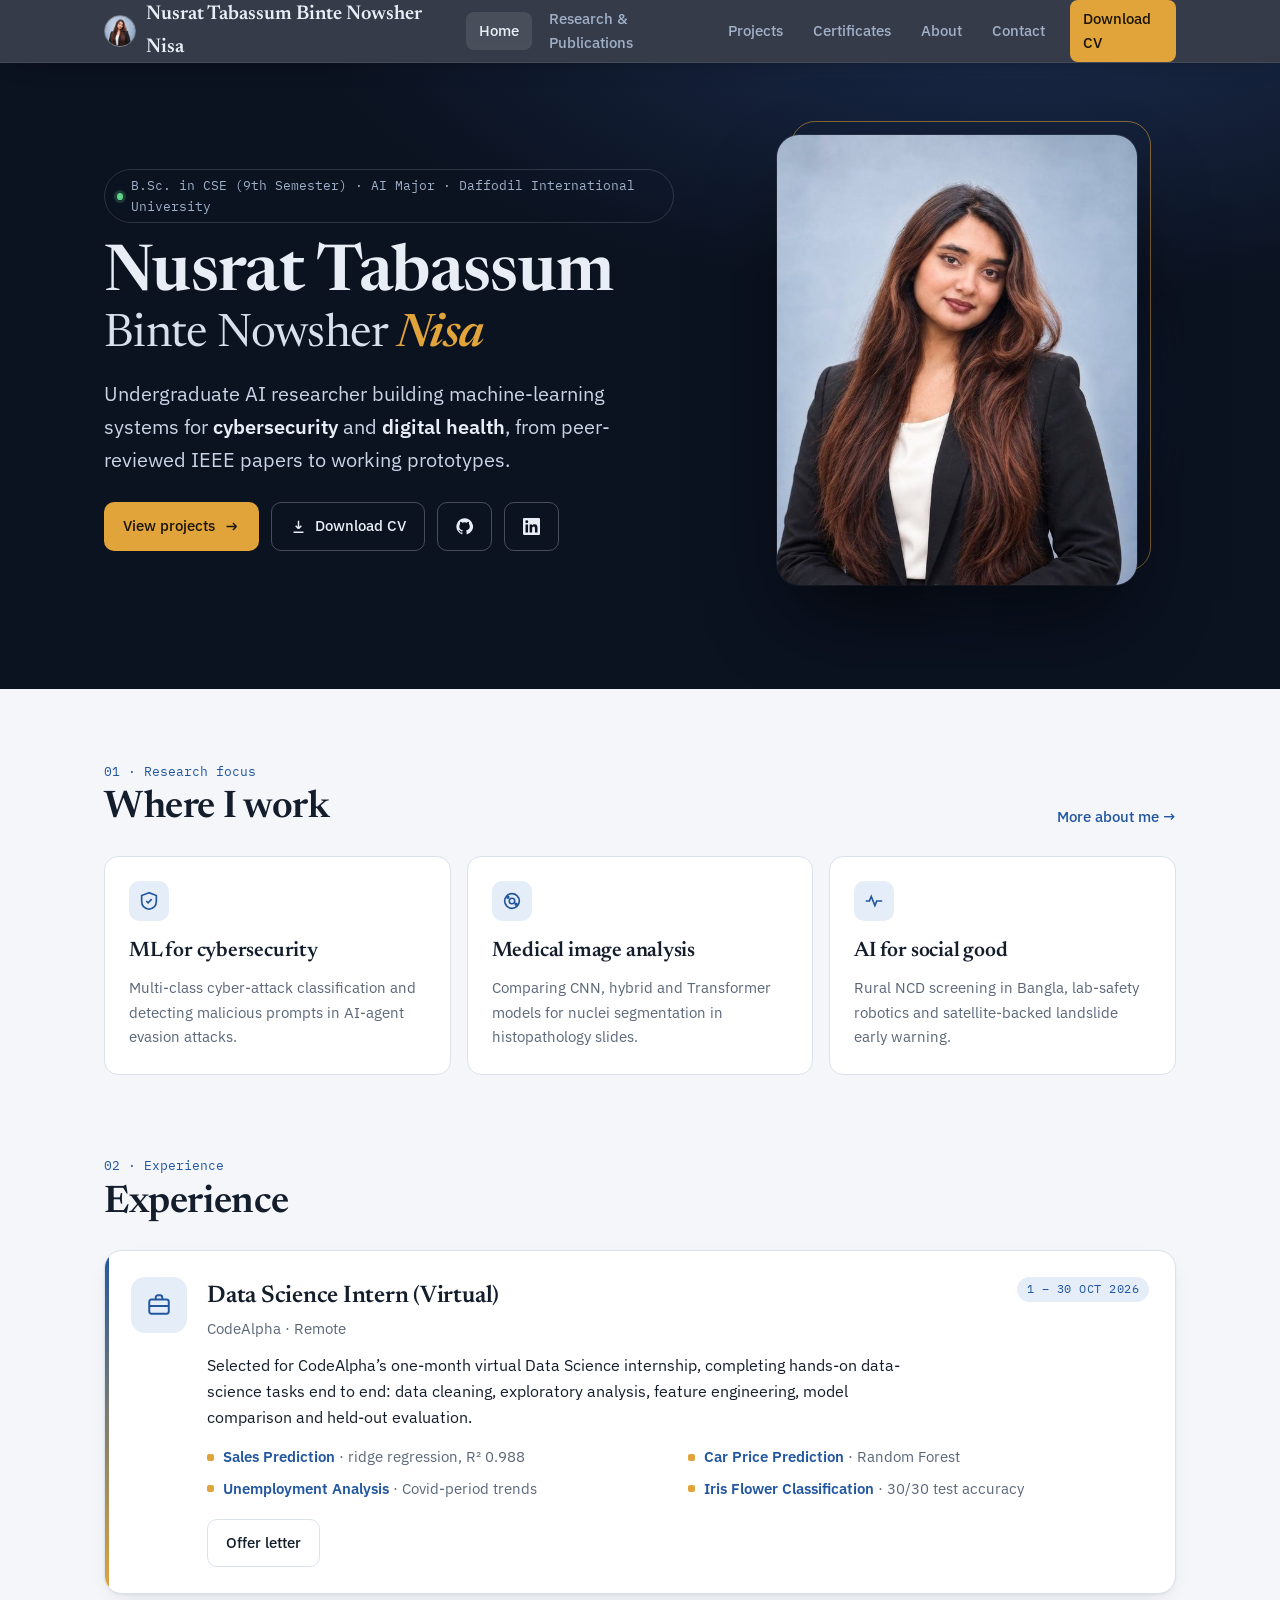
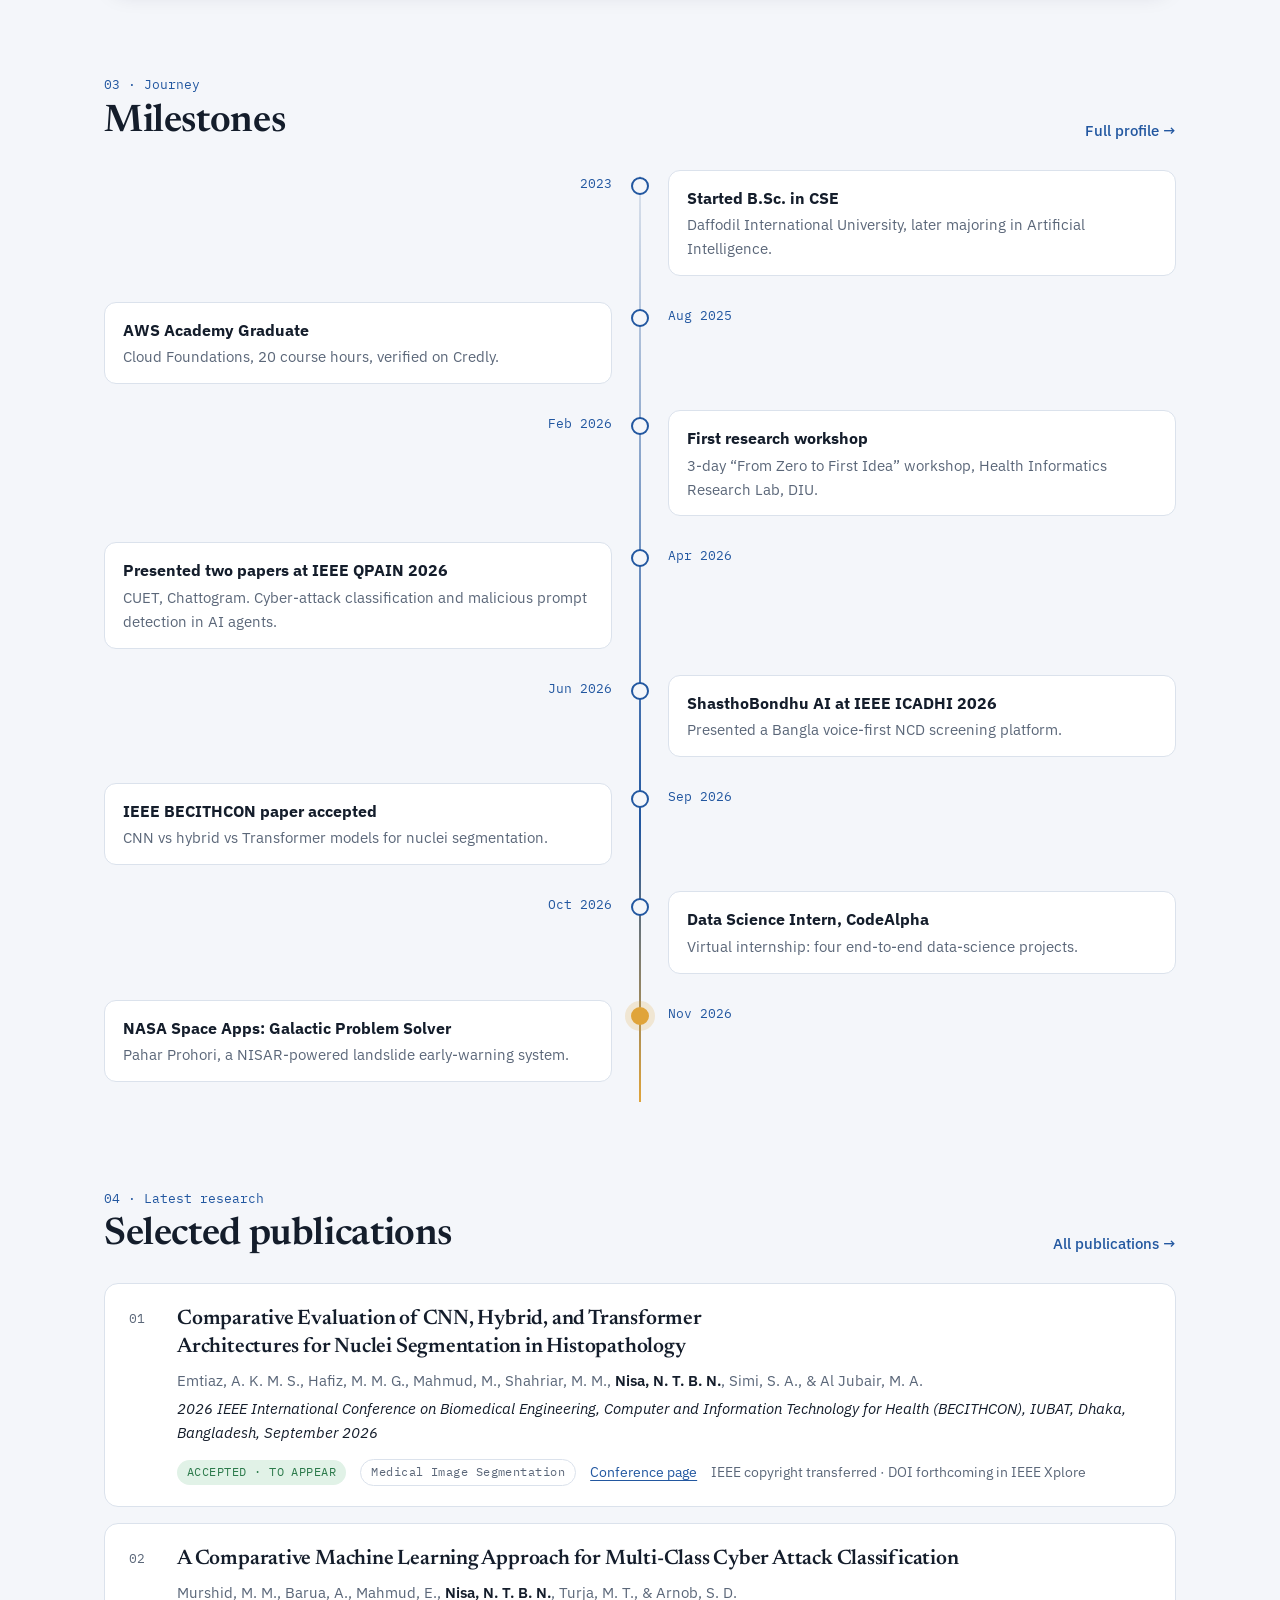
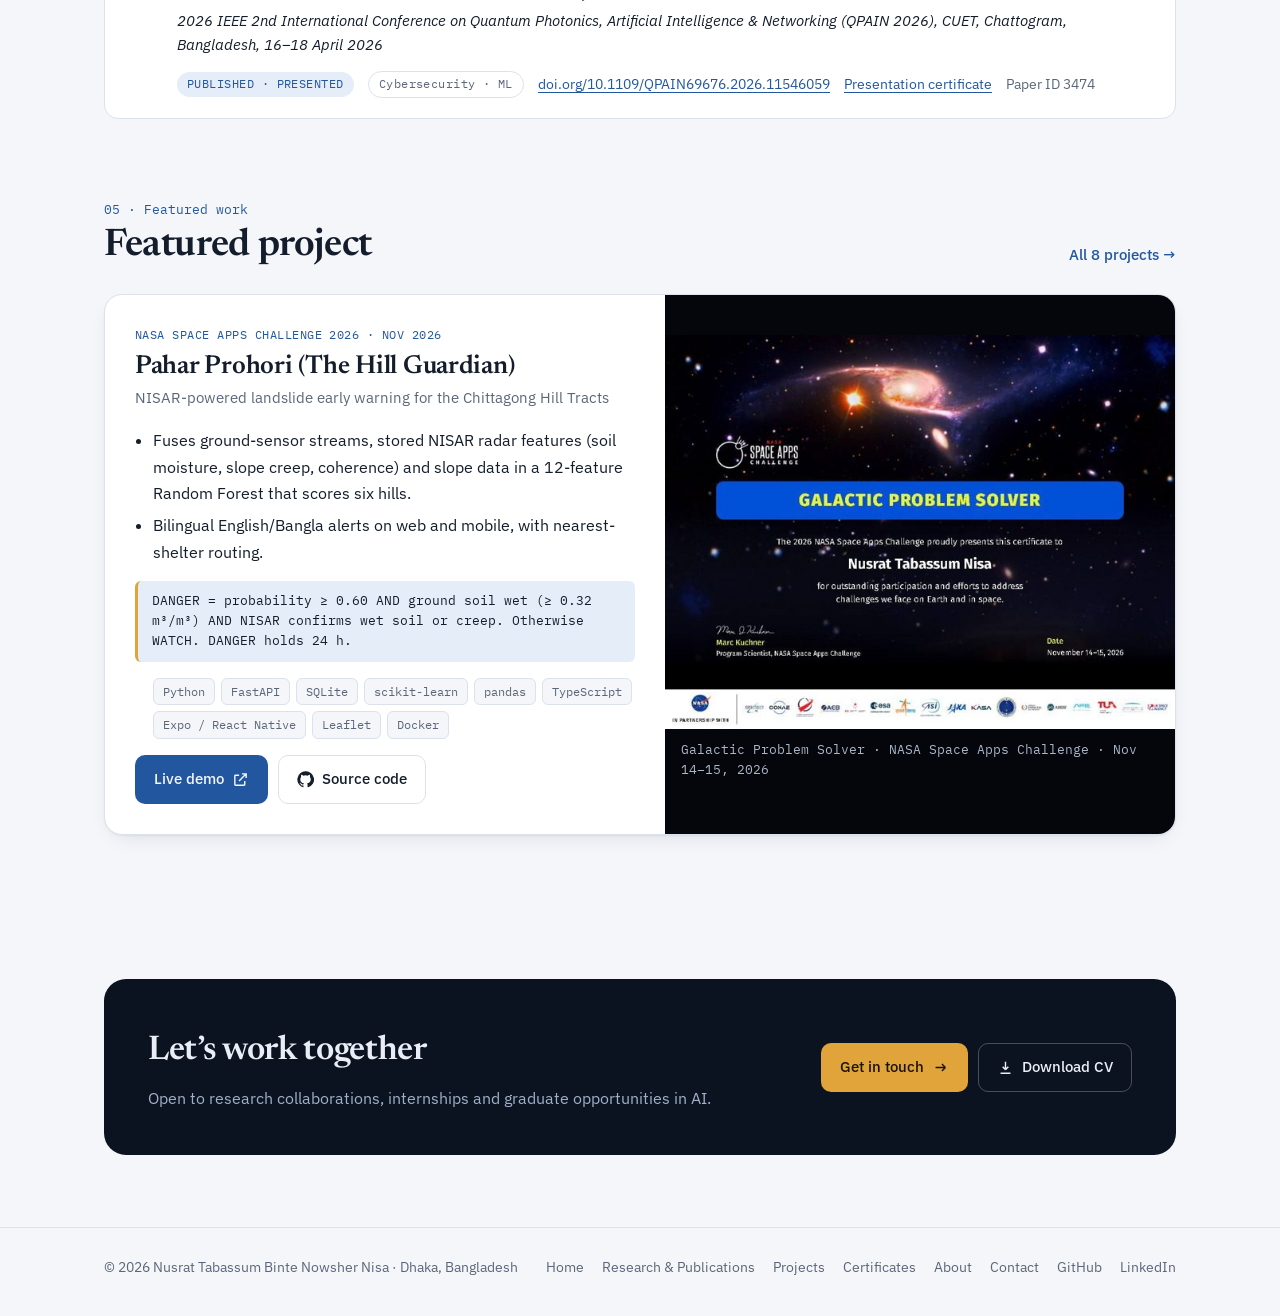
==== commit e5df06c0: "Refresh formal white portfolio styling and separate research from projects" ====
--- a/index.html
+++ b/index.html
@@ -22,15 +22,15 @@
   <div class="wrap">
     <a class="brand" href="index.html"><img src="photo.jpg" alt=""><span>Nusrat Tabassum <span class="mid">Binte Nowsher </span>Nisa</span></a>
     <button class="menu-toggle" aria-expanded="false" aria-controls="menu">Menu</button>
-    <ul class="menu" id="menu"><li><a href="index.html" aria-current="page">Home</a></li><li><a href="publications.html">Publications</a></li><li><a href="projects.html">Projects</a></li><li><a href="certificates.html">Certificates</a></li><li><a href="about.html">About</a></li><li><a href="contact.html">Contact</a></li><li><a class="cv-link" href="Nusrat_Tabassum_Nisa_CV.pdf">Download CV</a></li></ul>
+    <ul class="menu" id="menu"><li><a href="index.html" aria-current="page">Home</a></li><li><a href="publications.html">Research &amp; Publications</a></li><li><a href="projects.html">Projects</a></li><li><a href="certificates.html">Certificates</a></li><li><a href="about.html">About</a></li><li><a href="contact.html">Contact</a></li><li><a class="cv-link" href="Nusrat_Tabassum_Nisa_CV.pdf">Download CV</a></li></ul>
   </div>
 </header>
 
 <main id="main">
-<section class="night"><canvas class="sky" aria-hidden="true"></canvas>
+<section class="night">
   <div class="wrap hero">
     <div>
-      <p class="eyebrow rise"><span class="dot"></span>Final-year B.Sc. CSE · AI major · DIU · Open to opportunities</p>
+      <p class="eyebrow rise"><span class="dot"></span>B.Sc. in CSE (9th Semester) · AI Major · Daffodil International University</p>
       <h1 class="rise d1">Nusrat Tabassum<span class="l2">Binte Nowsher <em>Nisa</em></span></h1>
       <p class="role rise d2">Undergraduate AI researcher building machine-learning systems for <strong>cybersecurity</strong> and <strong>digital health</strong>, from peer-reviewed IEEE papers to working prototypes.</p>
       <div class="actions rise d3">
@@ -39,11 +39,7 @@
         <a class="btn btn-ghost" href="https://github.com/nisa3131" aria-label="GitHub"><svg viewBox="0 0 24 24" fill="currentColor" aria-hidden="true"><path d="M12 .5a11.5 11.5 0 0 0-3.64 22.41c.58.1.79-.25.79-.56v-2c-3.2.7-3.88-1.37-3.88-1.37-.52-1.33-1.28-1.69-1.28-1.69-1.04-.71.08-.7.08-.7 1.16.08 1.77 1.19 1.77 1.19 1.03 1.76 2.7 1.25 3.36.96.1-.75.4-1.25.73-1.54-2.56-.29-5.25-1.28-5.25-5.68 0-1.26.45-2.28 1.19-3.09-.12-.29-.52-1.46.11-3.05 0 0 .97-.31 3.17 1.18a11 11 0 0 1 5.77 0c2.2-1.49 3.17-1.18 3.17-1.18.63 1.59.23 2.76.11 3.05.74.81 1.19 1.83 1.19 3.09 0 4.41-2.7 5.38-5.27 5.67.41.36.78 1.06.78 2.14v3.17c0 .31.21.67.8.56A11.5 11.5 0 0 0 12 .5Z"/></svg></a>
         <a class="btn btn-ghost" href="https://www.linkedin.com/in/nusrat-tabassum-nisa-0b7811408" aria-label="LinkedIn"><svg viewBox="0 0 24 24" fill="currentColor" aria-hidden="true"><path d="M20.45 20.45h-3.56v-5.57c0-1.33-.02-3.04-1.85-3.04-1.86 0-2.14 1.45-2.14 2.94v5.67H9.35V9h3.41v1.56h.05c.48-.9 1.64-1.85 3.37-1.85 3.6 0 4.27 2.37 4.27 5.46v6.28ZM5.34 7.43a2.06 2.06 0 1 1 0-4.13 2.06 2.06 0 0 1 0 4.13ZM7.12 20.45H3.56V9h3.56v11.45ZM22.22 0H1.77C.79 0 0 .77 0 1.73v20.54C0 23.23.79 24 1.77 24h20.45c.98 0 1.78-.77 1.78-1.73V1.73C24 .77 23.2 0 22.22 0Z"/></svg></a>
       </div>
-      <ul class="highlights rise d3">
-        <li><span class="hi-ico gold"><svg viewBox="0 0 24 24" fill="none" stroke="currentColor" stroke-width="1.8" aria-hidden="true"><path d="M8 4h8v5a4 4 0 0 1-8 0V4Z"/><path d="M8 6H5a3 3 0 0 0 3 4M16 6h3a3 3 0 0 1-3 4M12 13v4m-4 3h8"/></svg></span><span><b>Galactic Problem Solver</b><small>NASA Space Apps Challenge 2026</small></span></li>
-        <li><span class="hi-ico"><svg viewBox="0 0 24 24" fill="none" stroke="currentColor" stroke-width="1.8" aria-hidden="true"><path d="M4 5a2 2 0 0 1 2-2h13v16H6a2 2 0 0 0-2 2V5Z"/><path d="M8 7h7M8 11h5"/></svg></span><span><b>3 IEEE papers</b><small>2 published · 1 accepted</small></span></li>
-        <li><span class="hi-ico"><svg viewBox="0 0 24 24" fill="none" stroke="currentColor" stroke-width="1.8" aria-hidden="true"><rect x="3" y="7" width="18" height="13" rx="2"/><path d="M9 7V5a2 2 0 0 1 2-2h2a2 2 0 0 1 2 2v2M3 13h18"/></svg></span><span><b>Data Science Intern</b><small>CodeAlpha · Oct 2026</small></span></li>
-      </ul>
+      
     </div>
     <div class="portrait-frame">
       <img src="photo.jpg" alt="Portrait of Nusrat Tabassum Binte Nowsher Nisa">
@@ -52,14 +48,6 @@
 </section>
 
 <div class="wrap">
-  <div class="stats">
-    <div><b>3</b><span>IEEE conference papers</span></div>
-    <div><b>3.35</b><span>CGPA out of 4.00</span></div>
-    <div><b>9th</b><span>Semester, AI major</span></div>
-    <div><b>8</b><span>Research &amp; ML projects</span></div>
-    <div><b>8</b><span>Certificates &amp; awards</span></div>
-  </div>
-
   <section class="section">
     <div class="section-head"><div><span class="num">01 · Research focus</span><h2>Where I work</h2></div><a href="about.html">More about me →</a></div>
     <div class="focus-grid">
@@ -144,7 +132,7 @@
 <footer class="site-footer">
   <div class="wrap">
     <span>© <span id="year">2026</span> Nusrat Tabassum Binte Nowsher Nisa · Dhaka, Bangladesh</span>
-    <nav aria-label="Footer"><a href="index.html">Home</a><a href="publications.html">Publications</a><a href="projects.html">Projects</a><a href="certificates.html">Certificates</a><a href="about.html">About</a><a href="contact.html">Contact</a><a href="https://github.com/nisa3131">GitHub</a><a href="https://www.linkedin.com/in/nusrat-tabassum-nisa-0b7811408">LinkedIn</a></nav>
+    <nav aria-label="Footer"><a href="index.html">Home</a><a href="publications.html">Research &amp; Publications</a><a href="projects.html">Projects</a><a href="certificates.html">Certificates</a><a href="about.html">About</a><a href="contact.html">Contact</a><a href="https://github.com/nisa3131">GitHub</a><a href="https://www.linkedin.com/in/nusrat-tabassum-nisa-0b7811408">LinkedIn</a></nav>
   </div>
 </footer>
 <script src="main.js"></script>
--- a/style.css
+++ b/style.css
@@ -320,3 +320,6 @@
 .lb-head { display: flex; justify-content: space-between; align-items: center; gap: 12px; padding: 12px 16px; border-bottom: 1px solid var(--line); color: var(--ink); }
 .lb-close { font: inherit; font-size: 14px; background: var(--bg); border: 1px solid var(--line); color: var(--ink); border-radius: 8px; padding: 6px 12px; cursor: pointer; }
 .lightbox img { width: 100%; max-height: 80vh; object-fit: contain; background: var(--bg); }
+.lead-feature { display: grid; grid-template-columns: 180px 1fr; gap: 24px; align-items: center; }
+.lead-feature img { border-radius: 12px; border: 1px solid var(--line); }
+@media (max-width: 560px) { .lead-feature { grid-template-columns: 1fr; } .lead-feature img { max-width: 220px; } }
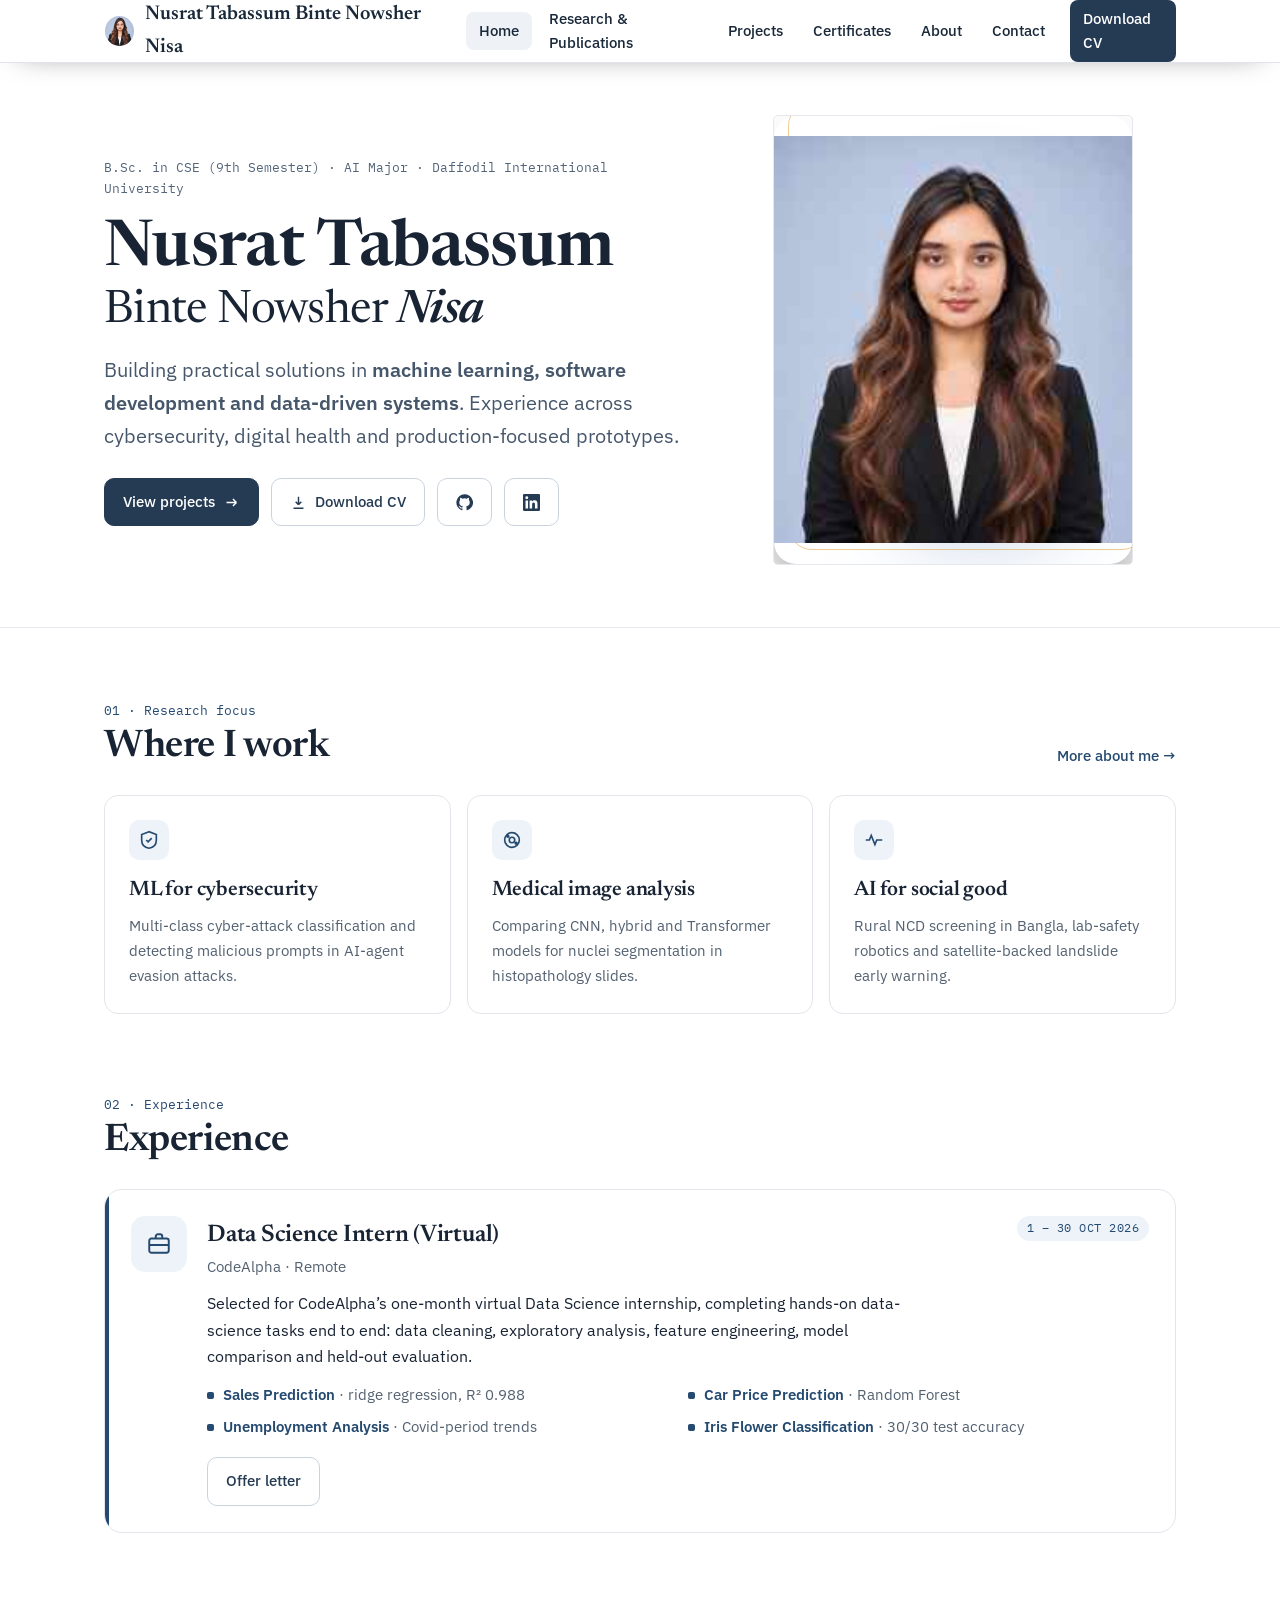
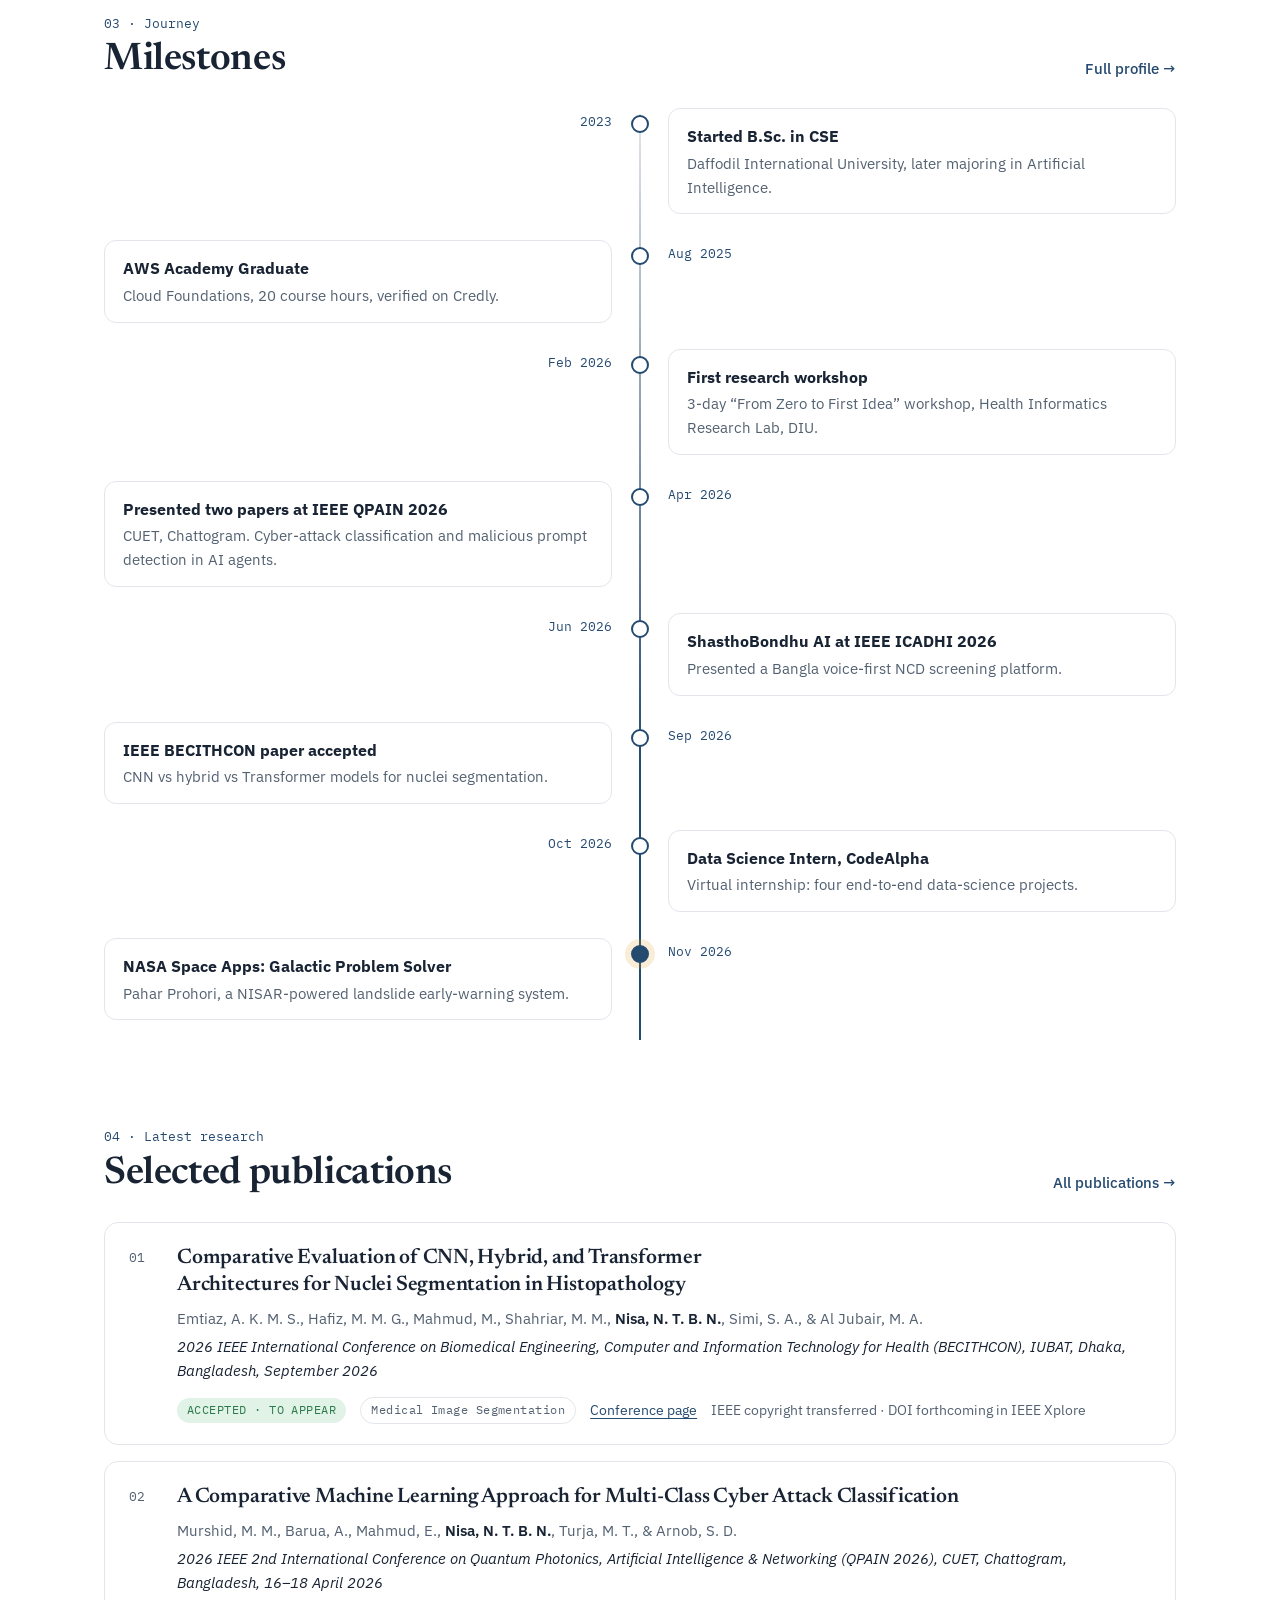
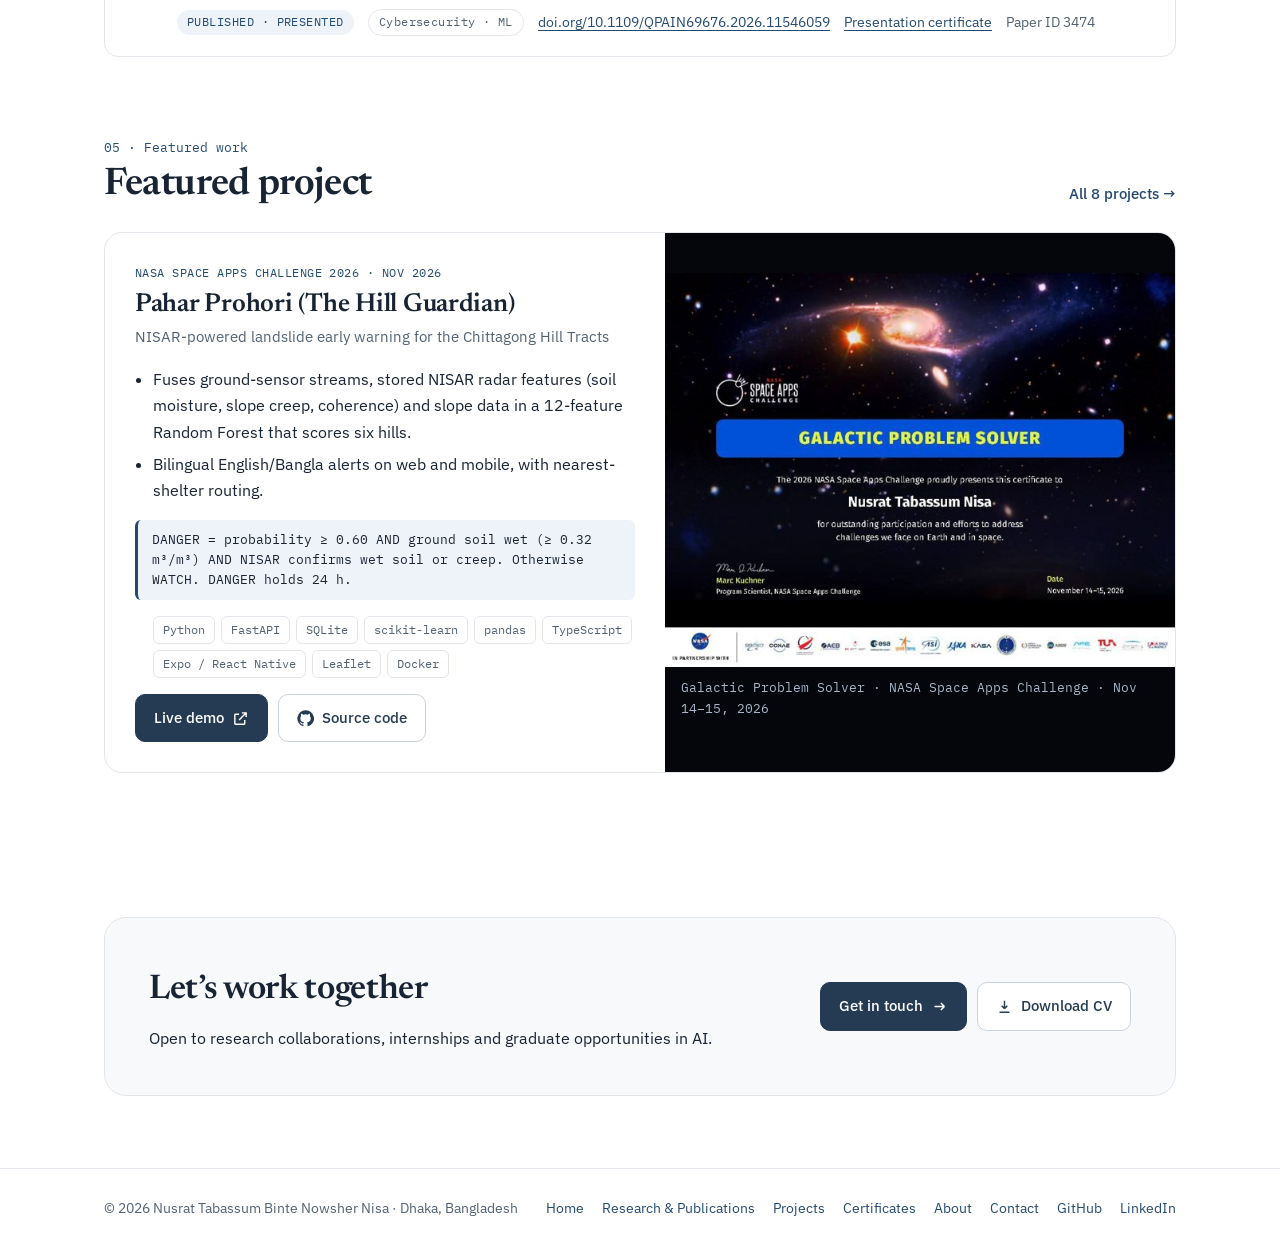
==== commit a3b50b0d: "Refine industrial portfolio identity and visible CV links" ====
--- a/index.html
+++ b/index.html
@@ -3,11 +3,11 @@
 <head>
 <meta charset="utf-8">
 <meta name="viewport" content="width=device-width, initial-scale=1">
-<title>Nusrat Tabassum Binte Nowsher Nisa · AI Researcher</title>
-<meta name="description" content="Nusrat Tabassum Binte Nowsher Nisa is an undergraduate AI researcher at Daffodil International University working on machine learning for cybersecurity and digital health.">
+<title>Nusrat Tabassum Binte Nowsher Nisa · AI & Software Development</title>
+<meta name="description" content="Nusrat Tabassum Binte Nowsher Nisa is an AI/ML and software development professional at Daffodil International University working on machine learning for cybersecurity and digital health.">
 <meta name="author" content="Nusrat Tabassum Binte Nowsher Nisa">
-<meta property="og:title" content="Nusrat Tabassum Binte Nowsher Nisa · AI Researcher">
-<meta property="og:description" content="Nusrat Tabassum Binte Nowsher Nisa is an undergraduate AI researcher at Daffodil International University working on machine learning for cybersecurity and digital health.">
+<meta property="og:title" content="Nusrat Tabassum Binte Nowsher Nisa · AI & Software Development">
+<meta property="og:description" content="Nusrat Tabassum Binte Nowsher Nisa is an AI/ML and software development professional at Daffodil International University working on machine learning for cybersecurity and digital health.">
 <meta property="og:image" content="photo.jpg">
 <meta property="og:type" content="website">
 <link rel="icon" href="photo.jpg">
@@ -32,7 +32,7 @@
     <div>
       <p class="eyebrow rise"><span class="dot"></span>B.Sc. in CSE (9th Semester) · AI Major · Daffodil International University</p>
       <h1 class="rise d1">Nusrat Tabassum<span class="l2">Binte Nowsher <em>Nisa</em></span></h1>
-      <p class="role rise d2">Undergraduate AI researcher building machine-learning systems for <strong>cybersecurity</strong> and <strong>digital health</strong>, from peer-reviewed IEEE papers to working prototypes.</p>
+      <p class="role rise d2">Building practical solutions in <strong>machine learning, software development and data-driven systems</strong>. Experience across cybersecurity, digital health and production-focused prototypes.</p>
       <div class="actions rise d3">
         <a class="btn btn-gold" href="projects.html">View projects <svg viewBox="0 0 24 24" fill="none" stroke="currentColor" stroke-width="2" aria-hidden="true"><path d="M5 12h14m0 0-5-5m5 5-5 5"/></svg></a>
         <a class="btn btn-ghost" href="Nusrat_Tabassum_Nisa_CV.pdf"><svg viewBox="0 0 24 24" fill="none" stroke="currentColor" stroke-width="2" aria-hidden="true"><path d="M12 4v11m0 0-4-4m4 4 4-4M5 20h14"/></svg> Download CV</a>
--- a/style.css
+++ b/style.css
@@ -323,3 +323,31 @@
 .lead-feature { display: grid; grid-template-columns: 180px 1fr; gap: 24px; align-items: center; }
 .lead-feature img { border-radius: 12px; border: 1px solid var(--line); }
 @media (max-width: 560px) { .lead-feature { grid-template-columns: 1fr; } .lead-feature img { max-width: 220px; } }
+
+/* November 2026 formal white portfolio refresh — preserves original project and publication content */
+:root,:root[data-theme="dark"]{--bg:#fff;--surface:#fff;--ink:#182333;--muted:#536171;--line:#e2e6eb;--accent:#254a70;--accent-2:#254a70;--accent-soft:#edf3f8;--night:#f7f9fb;--night-2:#fff;--night-ink:#182333;--night-muted:#506176;--shadow:none;color-scheme:light}
+body{background:#fff;color:#182333}
+.site-header{background:#fff!important;border-bottom:1px solid #e1e5eb;backdrop-filter:none}
+.brand,.menu a,.menu a[aria-current="page"],.menu-toggle{color:#1a293a!important}
+.menu a:hover,.menu a[aria-current="page"]{background:#eef2f6!important}
+.menu .cv-link{background:#253b54!important;color:#fff!important}
+.night{background:#fff!important;color:#182333!important;border-bottom:1px solid #e5e9ee}
+.night canvas{display:none!important}
+.hero{padding-top:52px;padding-bottom:62px;gap:46px}
+.hero .eyebrow{border:0;background:none;border-radius:0;padding:0;color:#536579}
+.dot{display:none}
+.hero h1,.hero h1 .l2,.hero h1 .l2 em,.hero h1 em{color:#182333!important}
+.hero .role,.hero .role strong{color:#47576b!important}
+.btn-gold,.btn-solid{background:#253b54!important;color:#fff!important;border-color:#253b54!important}
+.btn-ghost,.btn-line{background:#fff!important;color:#253b54!important;border:1px solid #c9d3dd!important}
+.portrait-frame{background:#fff!important;box-shadow:none!important;border:1px solid #e5e9ee!important;border-radius:5px!important;overflow:hidden}
+.portrait-frame img{object-fit:contain!important;width:100%!important;height:auto!important;max-height:none!important;object-position:center!important}
+.highlights,.stats{display:none!important}
+.page-hero{padding-top:40px;padding-bottom:40px}
+.page-hero .kicker,.page-hero h1,.page-hero p{color:#182333!important}
+.card,.repo,.feature,.focus,.cta,.pub,.exp{box-shadow:none!important}
+.cta{background:#f7f9fb!important;color:#182333!important;border:1px solid #e2e6eb!important}
+.cta h2,.cta p{color:#182333!important}
+.site-footer{background:#fff!important;color:#536171!important;border-top:1px solid #e2e6eb}
+.site-footer a{color:#254a70!important}
+@media(max-width:820px){.menu{background:#fff!important;border-bottom:1px solid #e2e6eb}.hero{padding-top:30px;padding-bottom:42px}}
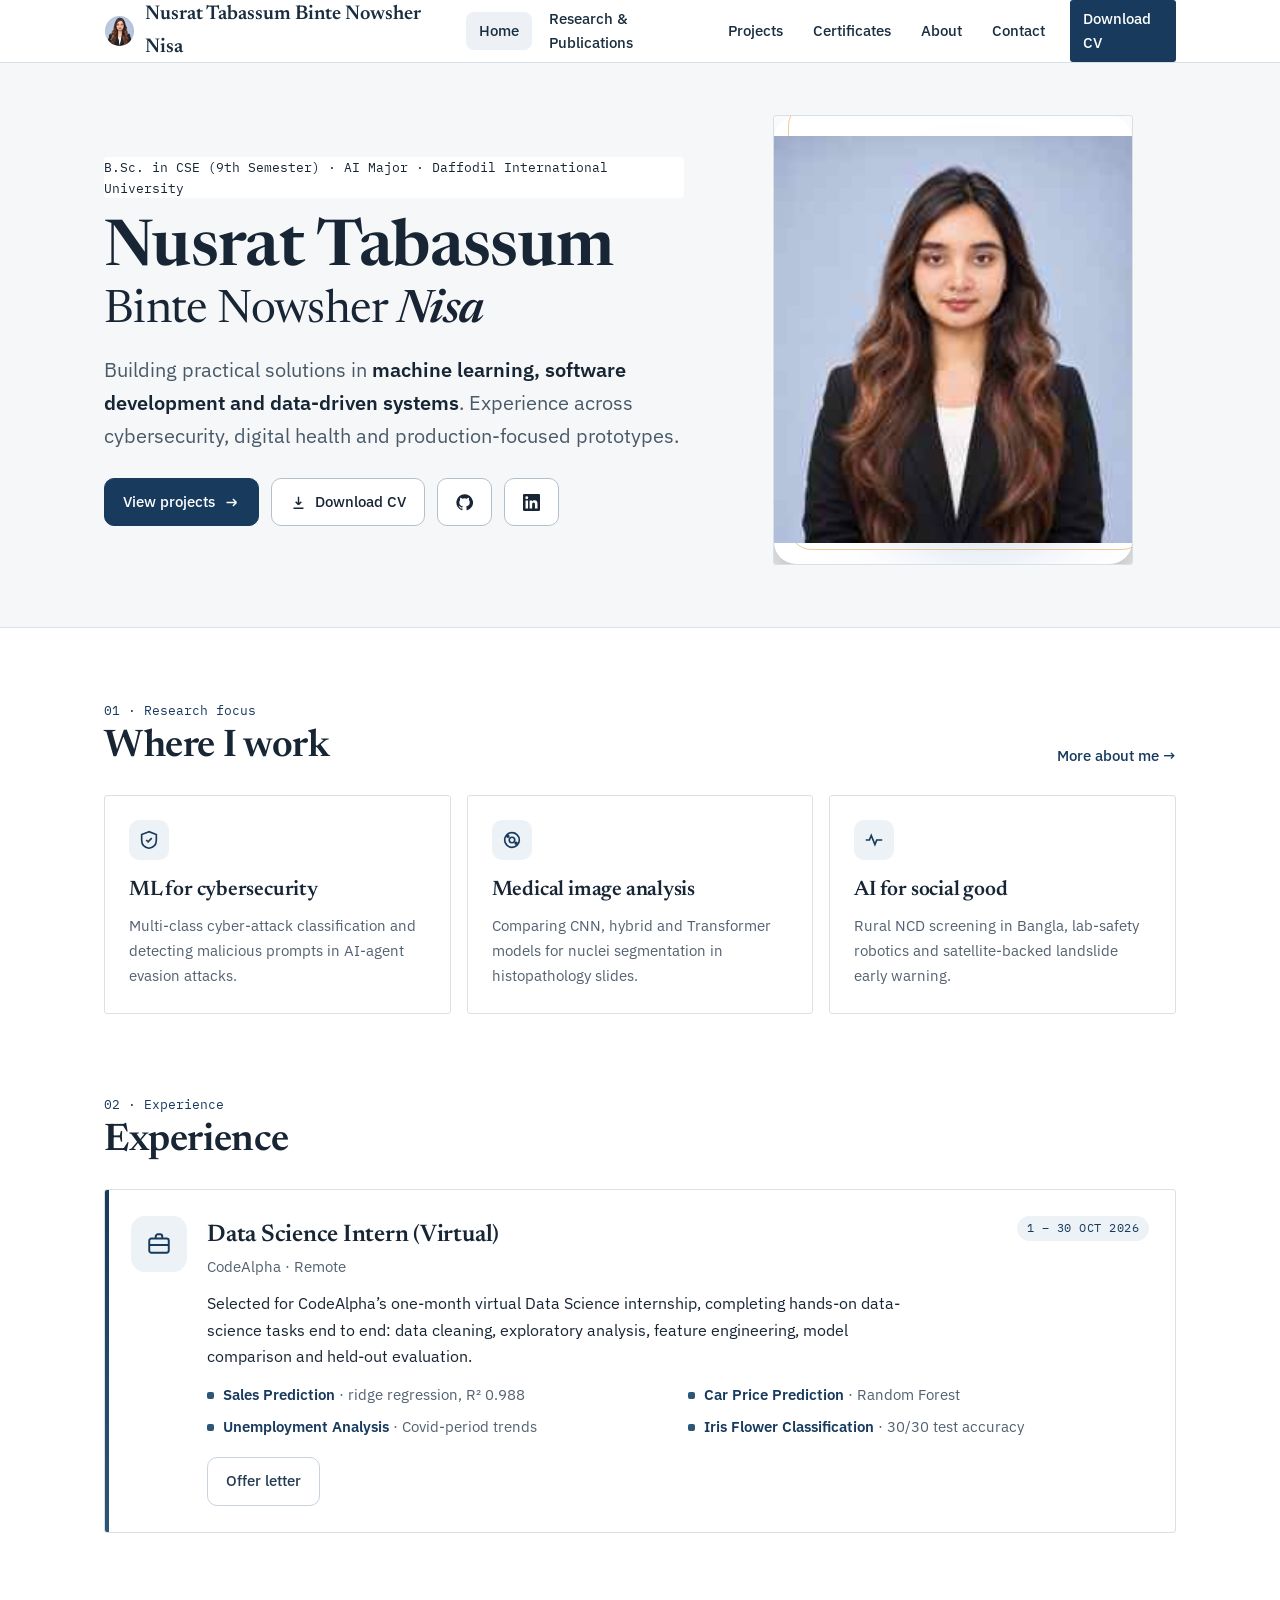
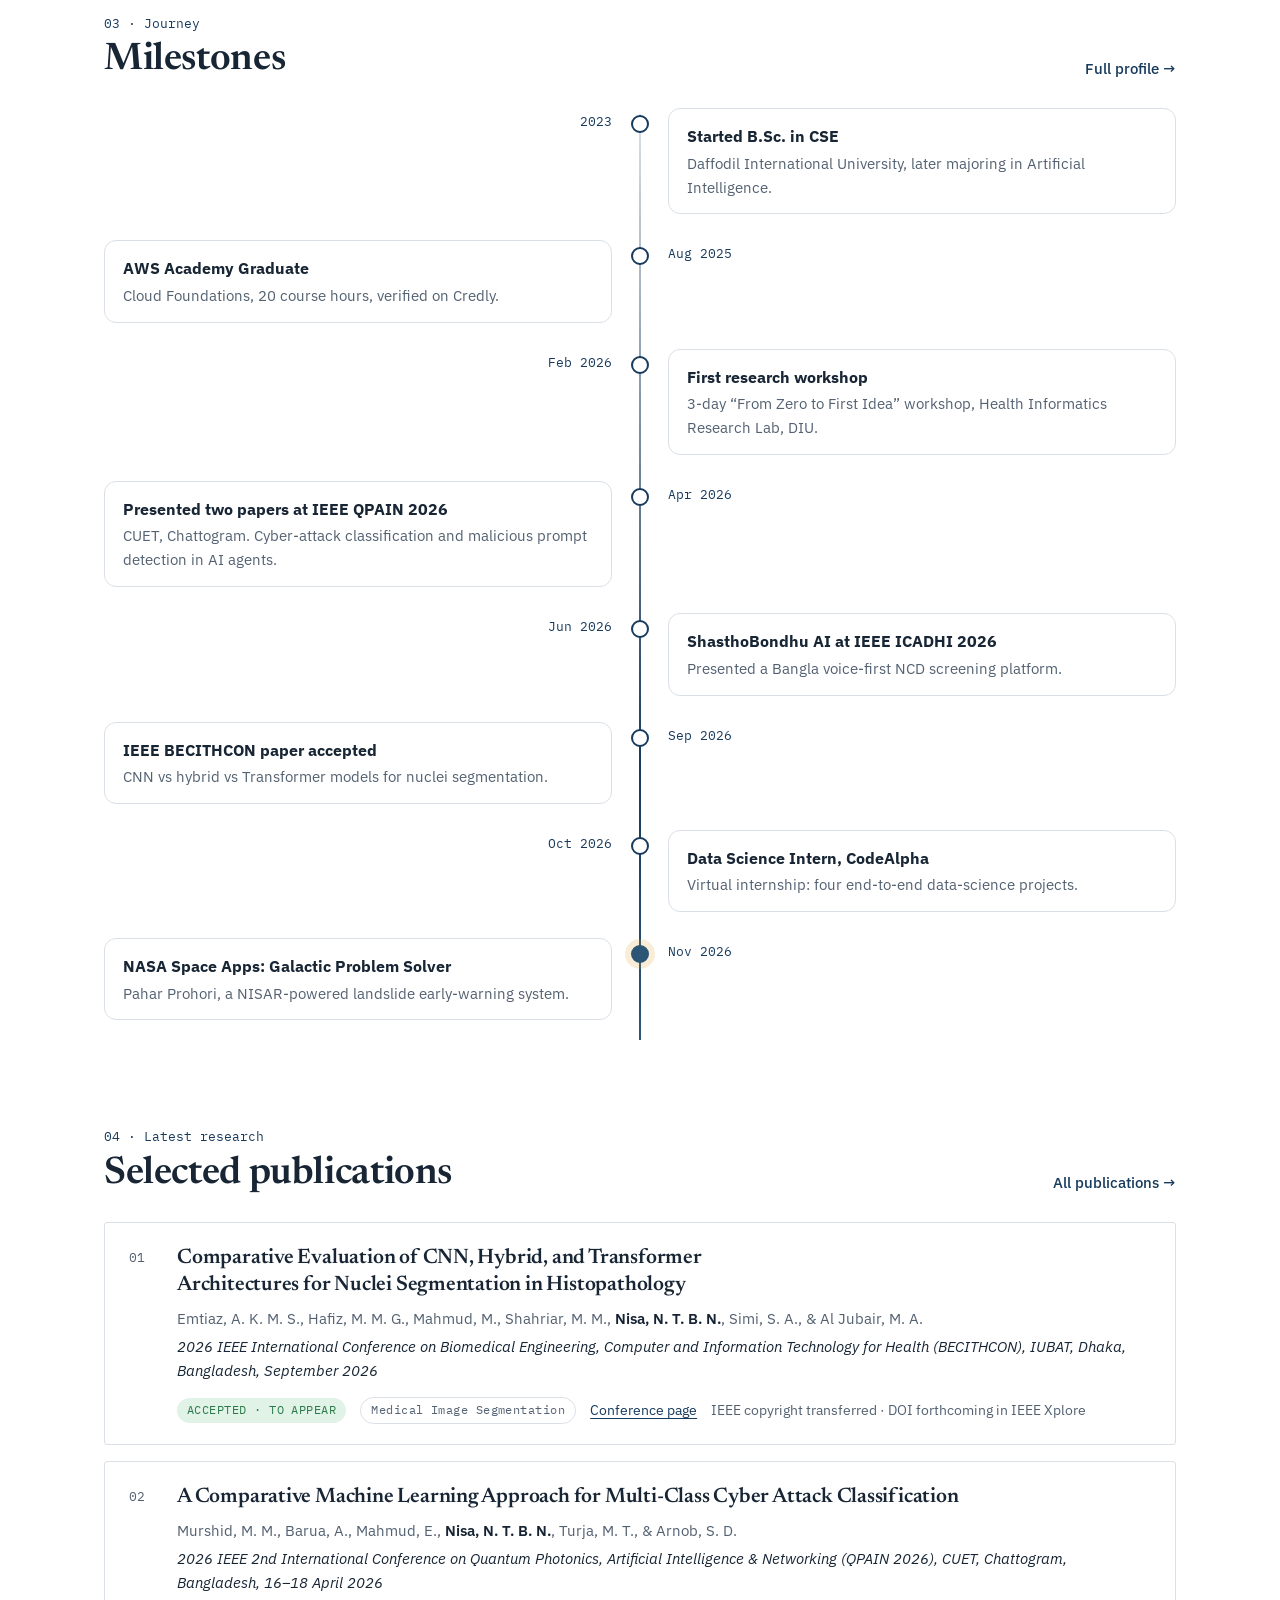
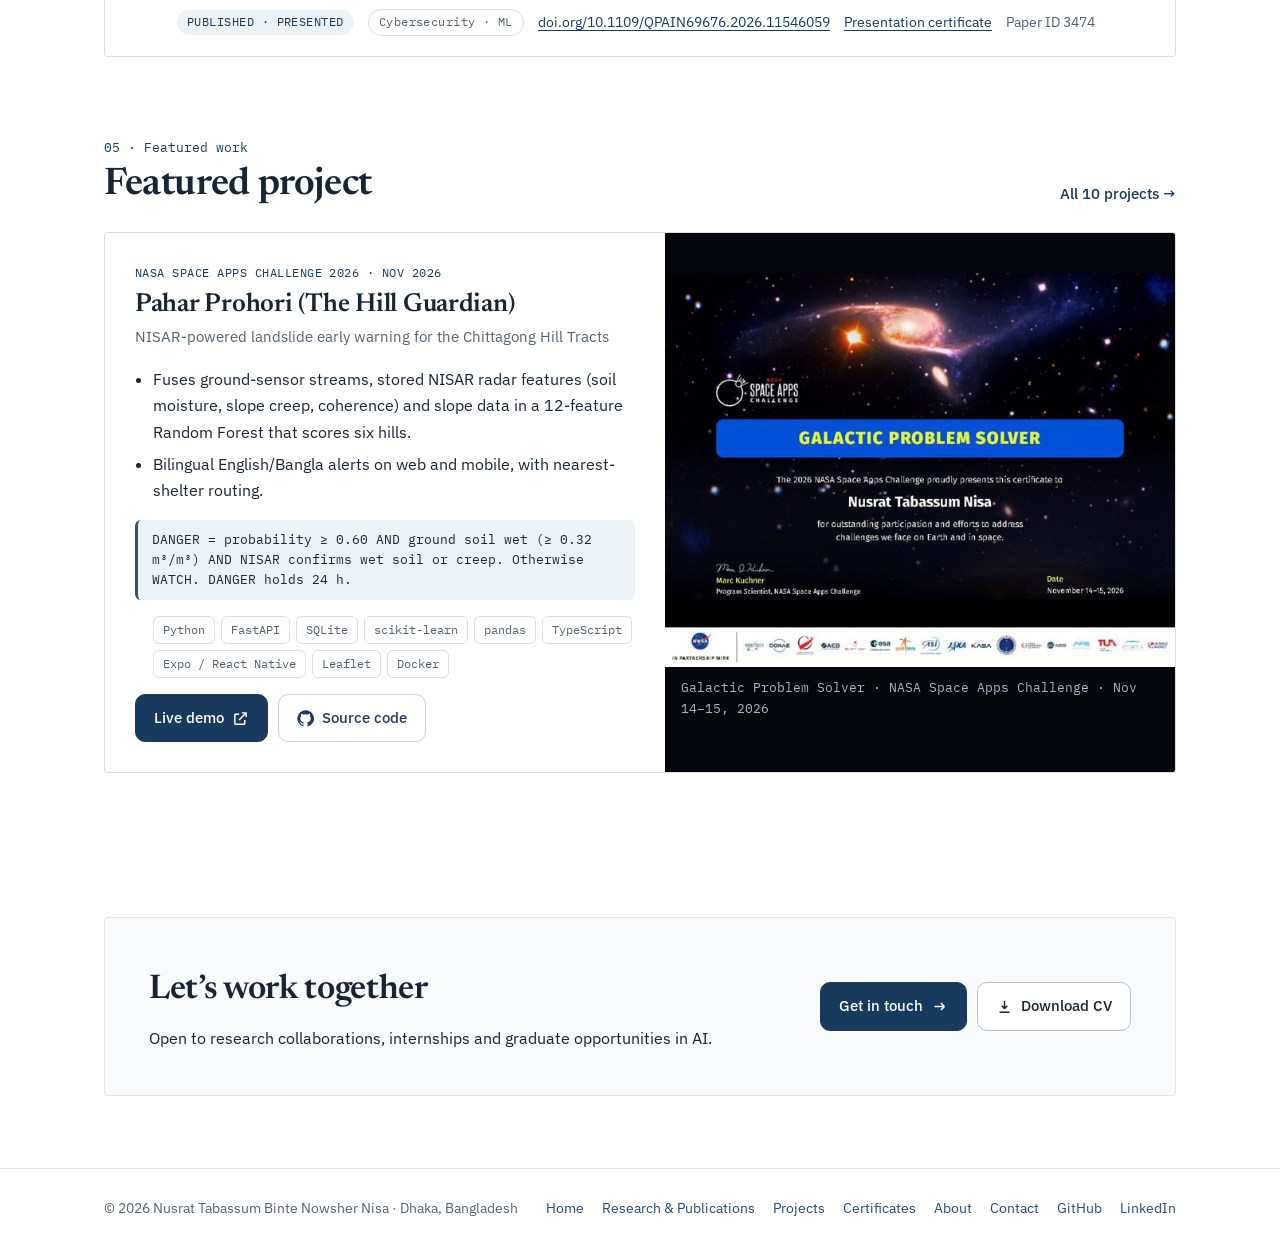
==== commit 5eccd367: "Update portfolio project count" ====
--- a/index.html
+++ b/index.html
@@ -105,7 +105,7 @@
   </section>
 
   <section class="section">
-    <div class="section-head"><div><span class="num">05 · Featured work</span><h2>Featured project</h2></div><a href="projects.html">All 8 projects →</a></div>
+    <div class="section-head"><div><span class="num">05 · Featured work</span><h2>Featured project</h2></div><a href="projects.html">All 10 projects →</a></div>
     <article class="feature" data-cat="competition">
   <div class="body">
     <p class="kicker">NASA SPACE APPS CHALLENGE 2026 · NOV 2026</p>
--- a/style.css
+++ b/style.css
@@ -351,3 +351,26 @@
 .site-footer{background:#fff!important;color:#536171!important;border-top:1px solid #e2e6eb}
 .site-footer a{color:#254a70!important}
 @media(max-width:820px){.menu{background:#fff!important;border-bottom:1px solid #e2e6eb}.hero{padding-top:30px;padding-bottom:42px}}
+
+/* 2026 professional industrial refresh: neutral backgrounds, clear type and disciplined edges */
+:root, :root[data-theme="dark"] {--bg:#fff;--surface:#fff;--ink:#152332;--muted:#536171;--line:#dbe0e6;--accent:#173a5d;--accent-2:#2c5576;--accent-soft:#edf2f6;--night:#f7f9fb;--night-2:#f3f6f8;--night-ink:#172534;--night-muted:#57697b;--shadow:none;color-scheme:light;}
+body {background:#fff!important;color:#172534!important;font-family:"IBM Plex Sans","Segoe UI",sans-serif;}
+.site-header {background:rgba(255,255,255,.98)!important;border-bottom:1px solid #d8dfe5!important;box-shadow:none!important}
+.brand,.brand span,.menu a,.menu a[aria-current="page"] {color:#1a2e40!important}
+.menu a:hover,.menu a[aria-current="page"] {background:#edf1f5!important}
+.menu .cv-link {background:#173a5d!important;color:#fff!important;border-radius:3px!important}
+.menu-toggle {color:#172534!important;border-color:#c6d0d8!important}
+.night {background:#f5f7f9!important;color:#172534!important;border-bottom:1px solid #dce2e8!important}
+.night canvas.sky {display:none!important}
+.night .hero h1,.night h1,.hero h1 .l2,.hero h1 em,.hero .role,.hero .role strong,.night .eyebrow,.night .page-hero p {color:#172534!important}
+.hero .eyebrow {border-color:#cfdae3!important;background:#fff!important;border-radius:3px!important}
+.hero .role {color:#495967!important}
+.portrait-frame {background:#fff!important;border:1px solid #d8dfe5!important;box-shadow:none!important;border-radius:3px!important;overflow:hidden!important}
+.portrait-frame img {object-fit:contain!important;object-position:center!important;}
+.btn-gold,.btn-solid {background:#173a5d!important;color:white!important;border-color:#173a5d!important}
+.btn-ghost {color:#172534!important;border-color:#b3c0cb!important;background:#fff!important}
+.btn-ghost svg {color:#172534!important}
+.stats {display:none!important}
+.card,.feature,.focus,.repo,.exp,.pub,.cta {box-shadow:none!important;border-radius:3px!important}
+.section {border-color:#e1e6eb!important}
+@media(max-width:820px){.menu{background:#fff!important;border-color:#dce2e8!important}}
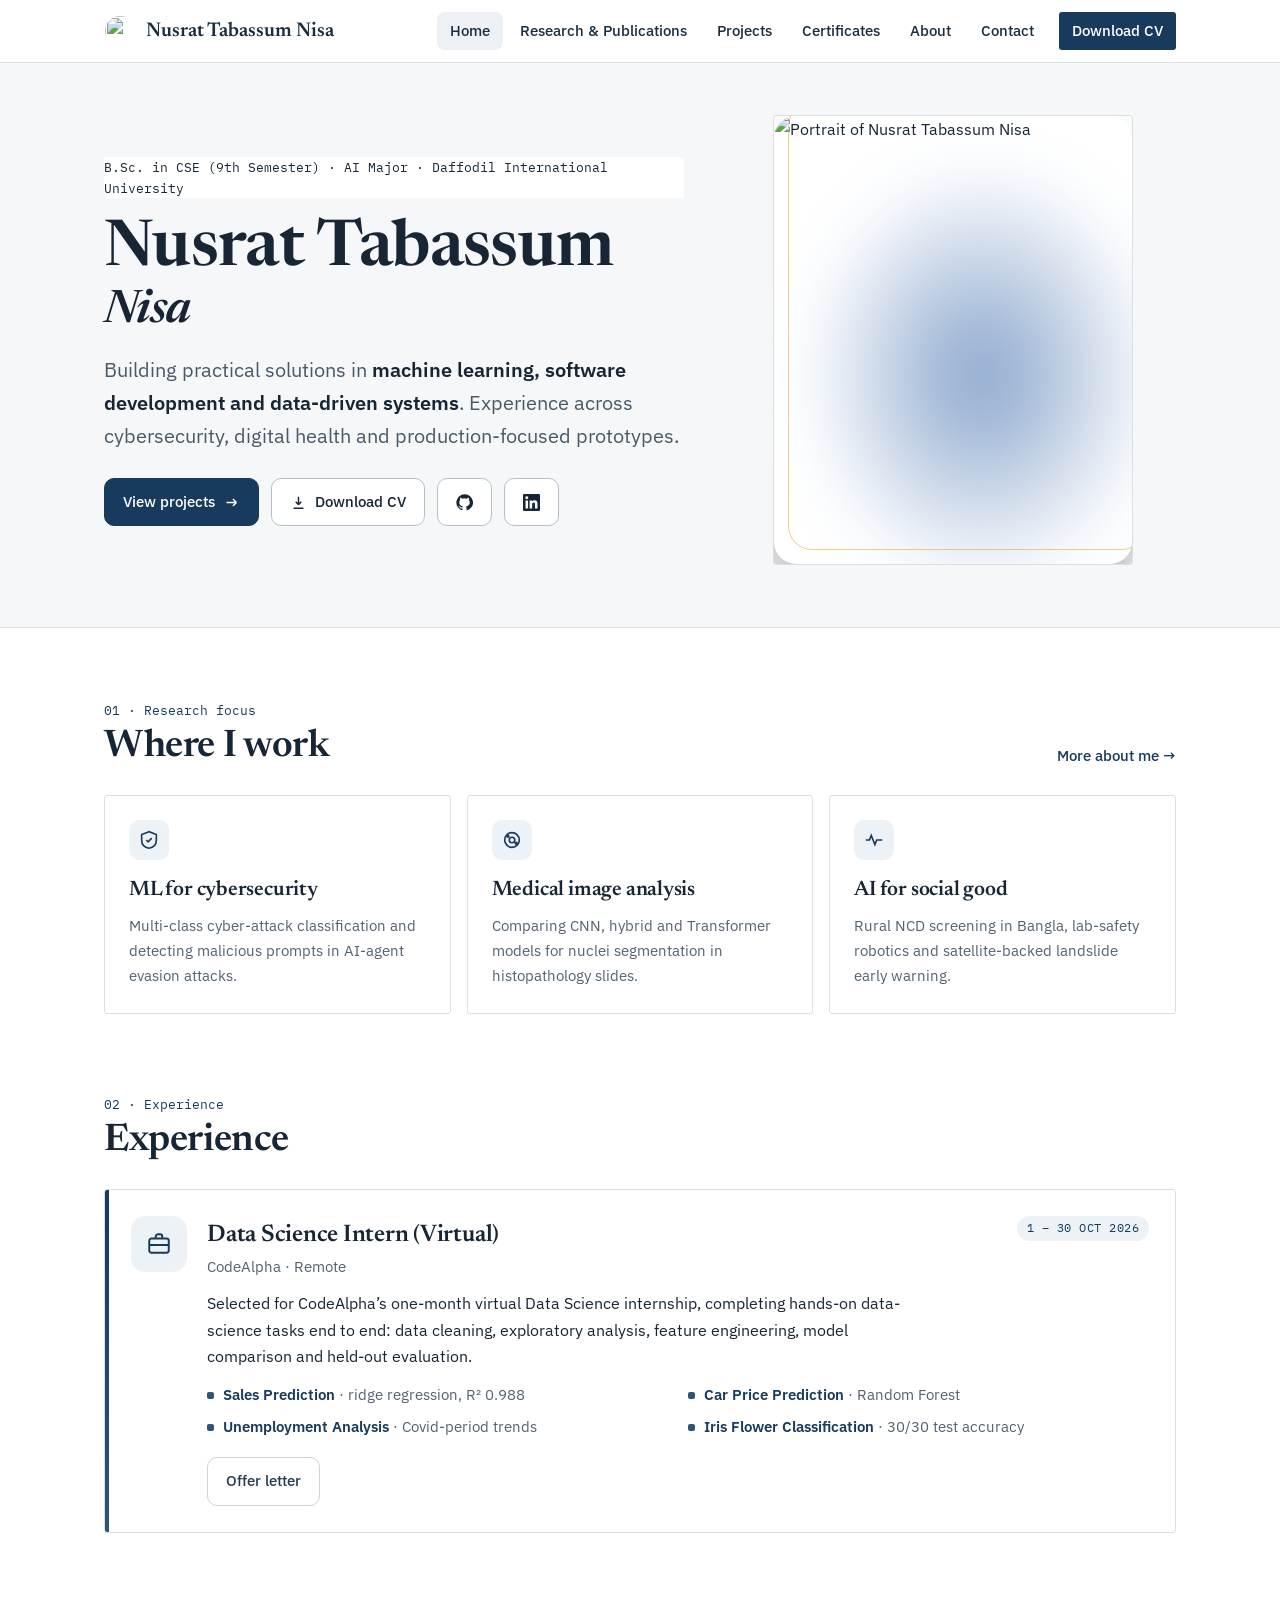
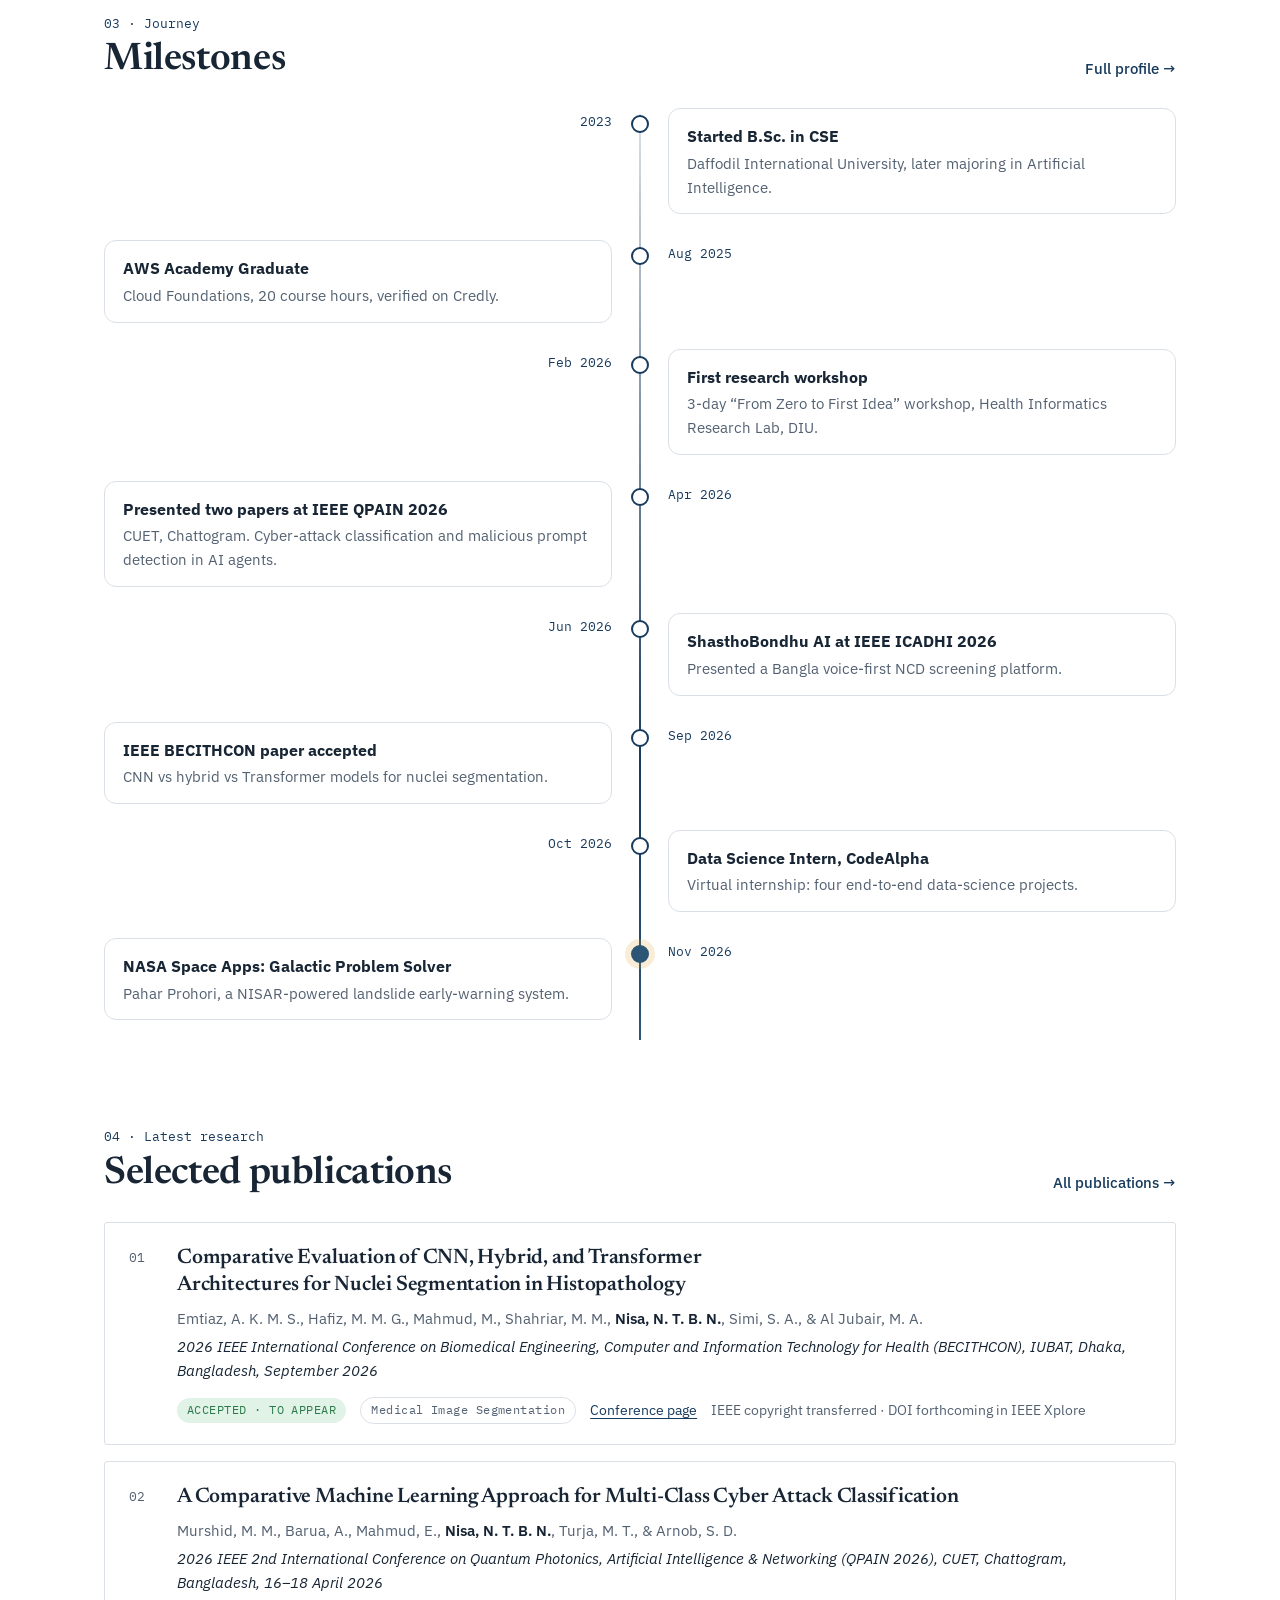
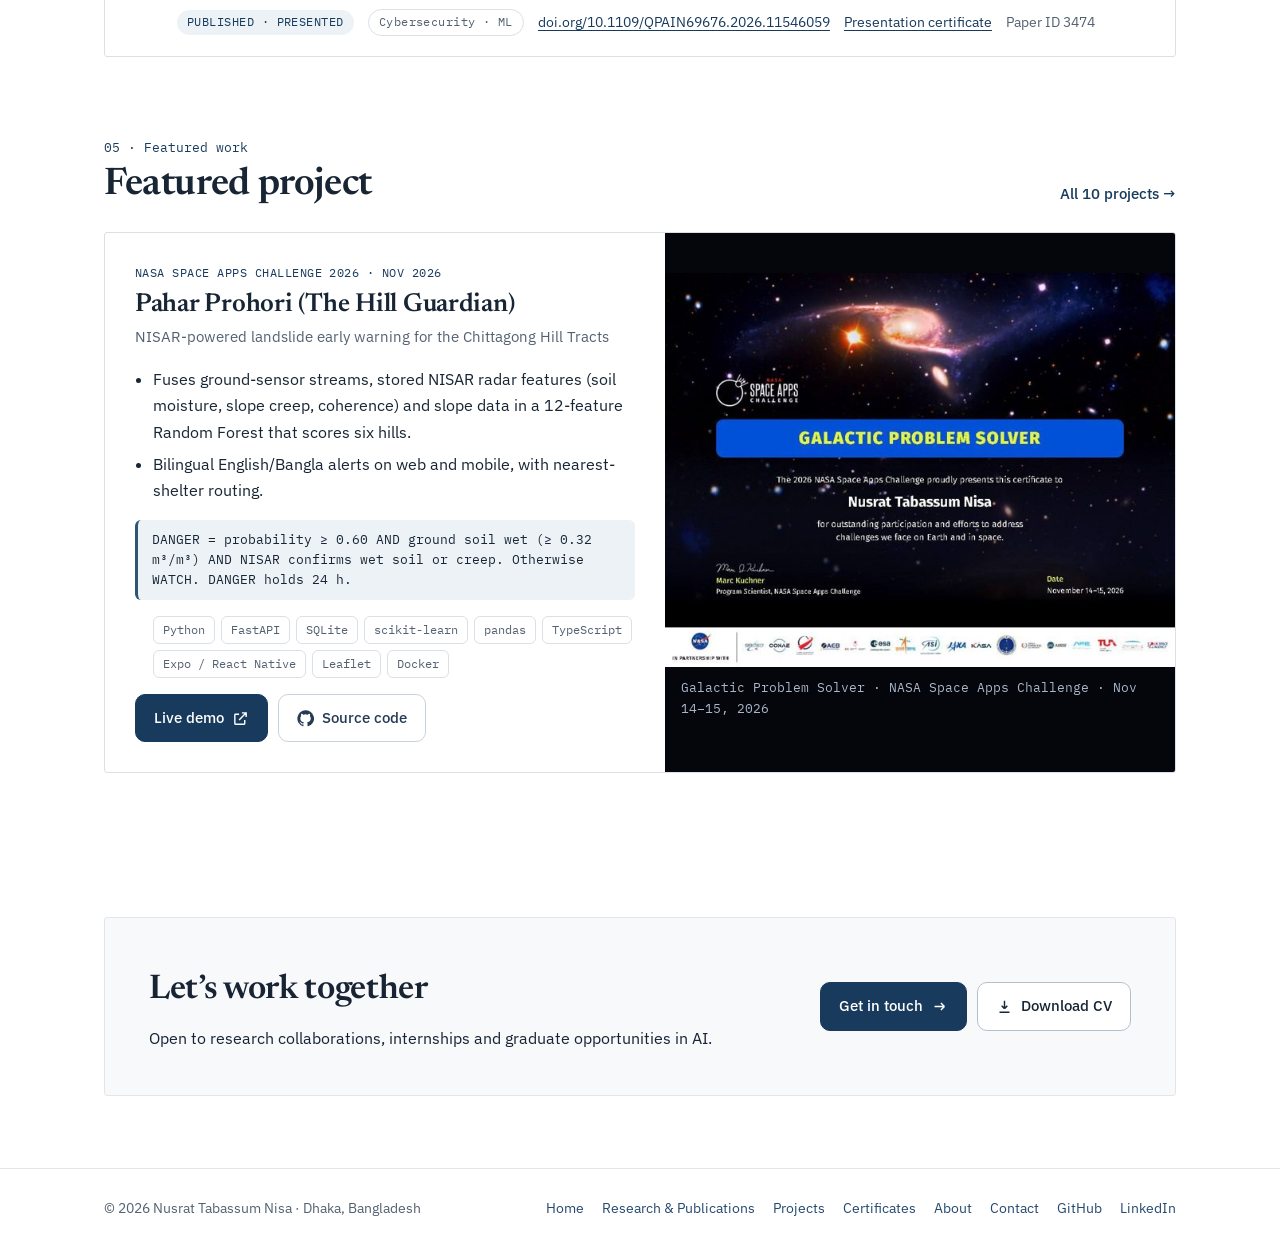
==== commit 5481bef1: "Use Nusrat Tabassum Nisa as public portfolio display name" ====
--- a/index.html
+++ b/index.html
@@ -3,11 +3,11 @@
 <head>
 <meta charset="utf-8">
 <meta name="viewport" content="width=device-width, initial-scale=1">
-<title>Nusrat Tabassum Binte Nowsher Nisa · AI & Software Development</title>
-<meta name="description" content="Nusrat Tabassum Binte Nowsher Nisa is an AI/ML and software development professional at Daffodil International University working on machine learning for cybersecurity and digital health.">
-<meta name="author" content="Nusrat Tabassum Binte Nowsher Nisa">
-<meta property="og:title" content="Nusrat Tabassum Binte Nowsher Nisa · AI & Software Development">
-<meta property="og:description" content="Nusrat Tabassum Binte Nowsher Nisa is an AI/ML and software development professional at Daffodil International University working on machine learning for cybersecurity and digital health.">
+<title>Nusrat Tabassum Nisa · AI & Software Development</title>
+<meta name="description" content="Nusrat Tabassum Nisa is an AI/ML and software development professional at Daffodil International University working on machine learning for cybersecurity and digital health.">
+<meta name="author" content="Nusrat Tabassum Nisa">
+<meta property="og:title" content="Nusrat Tabassum Nisa · AI & Software Development">
+<meta property="og:description" content="Nusrat Tabassum Nisa is an AI/ML and software development professional at Daffodil International University working on machine learning for cybersecurity and digital health.">
 <meta property="og:image" content="photo.jpg">
 <meta property="og:type" content="website">
 <link rel="icon" href="photo.jpg">
@@ -20,7 +20,7 @@
 <a class="skip" href="#main">Skip to content</a>
 <header class="site-header">
   <div class="wrap">
-    <a class="brand" href="index.html"><img src="photo.jpg" alt=""><span>Nusrat Tabassum <span class="mid">Binte Nowsher </span>Nisa</span></a>
+    <a class="brand" href="index.html"><img src="photo.jpg" alt=""><span>Nusrat Tabassum Nisa</span></a>
     <button class="menu-toggle" aria-expanded="false" aria-controls="menu">Menu</button>
     <ul class="menu" id="menu"><li><a href="index.html" aria-current="page">Home</a></li><li><a href="publications.html">Research &amp; Publications</a></li><li><a href="projects.html">Projects</a></li><li><a href="certificates.html">Certificates</a></li><li><a href="about.html">About</a></li><li><a href="contact.html">Contact</a></li><li><a class="cv-link" href="Nusrat_Tabassum_Nisa_CV.pdf">Download CV</a></li></ul>
   </div>
@@ -31,7 +31,7 @@
   <div class="wrap hero">
     <div>
       <p class="eyebrow rise"><span class="dot"></span>B.Sc. in CSE (9th Semester) · AI Major · Daffodil International University</p>
-      <h1 class="rise d1">Nusrat Tabassum<span class="l2">Binte Nowsher <em>Nisa</em></span></h1>
+      <h1 class="rise d1">Nusrat Tabassum<span class="l2"><em>Nisa</em></span></h1>
       <p class="role rise d2">Building practical solutions in <strong>machine learning, software development and data-driven systems</strong>. Experience across cybersecurity, digital health and production-focused prototypes.</p>
       <div class="actions rise d3">
         <a class="btn btn-gold" href="projects.html">View projects <svg viewBox="0 0 24 24" fill="none" stroke="currentColor" stroke-width="2" aria-hidden="true"><path d="M5 12h14m0 0-5-5m5 5-5 5"/></svg></a>
@@ -42,7 +42,7 @@
       
     </div>
     <div class="portrait-frame">
-      <img src="photo.jpg" alt="Portrait of Nusrat Tabassum Binte Nowsher Nisa">
+      <img src="photo.jpg" alt="Portrait of Nusrat Tabassum Nisa">
     </div>
   </div>
 </section>
@@ -119,7 +119,7 @@
     <ul class="chips"><li>Python</li><li>FastAPI</li><li>SQLite</li><li>scikit-learn</li><li>pandas</li><li>TypeScript</li><li>Expo / React Native</li><li>Leaflet</li><li>Docker</li></ul>
     <div class="actions"><a class="btn btn-solid" href="https://pahar-prohori-204-136-10-51.sslip.io">Live demo <svg viewBox="0 0 24 24" fill="none" stroke="currentColor" stroke-width="2" aria-hidden="true"><path d="M14 4h6v6m0-6L10 14M18 14v5a1 1 0 0 1-1 1H5a1 1 0 0 1-1-1V7a1 1 0 0 1 1-1h5"/></svg></a><a class="btn btn-line" href="https://github.com/nisa3131/NasaSpaceAppChallenge"><svg viewBox="0 0 24 24" fill="currentColor" aria-hidden="true"><path d="M12 .5a11.5 11.5 0 0 0-3.64 22.41c.58.1.79-.25.79-.56v-2c-3.2.7-3.88-1.37-3.88-1.37-.52-1.33-1.28-1.69-1.28-1.69-1.04-.71.08-.7.08-.7 1.16.08 1.77 1.19 1.77 1.19 1.03 1.76 2.7 1.25 3.36.96.1-.75.4-1.25.73-1.54-2.56-.29-5.25-1.28-5.25-5.68 0-1.26.45-2.28 1.19-3.09-.12-.29-.52-1.46.11-3.05 0 0 .97-.31 3.17 1.18a11 11 0 0 1 5.77 0c2.2-1.49 3.17-1.18 3.17-1.18.63 1.59.23 2.76.11 3.05.74.81 1.19 1.83 1.19 3.09 0 4.41-2.7 5.38-5.27 5.67.41.36.78 1.06.78 2.14v3.17c0 .31.21.67.8.56A11.5 11.5 0 0 0 12 .5Z"/></svg> Source code</a></div>
   </div>
-  <figure><img src="certs/nasa-space-apps-2026-thumb.jpg" alt="NASA Space Apps Challenge 2026 Galactic Problem Solver certificate awarded to Nusrat Tabassum Binte Nowsher Nisa"><figcaption>Galactic Problem Solver · NASA Space Apps Challenge · Nov 14–15, 2026</figcaption></figure>
+  <figure><img src="certs/nasa-space-apps-2026-thumb.jpg" alt="NASA Space Apps Challenge 2026 Galactic Problem Solver certificate awarded to Nusrat Tabassum Nisa"><figcaption>Galactic Problem Solver · NASA Space Apps Challenge · Nov 14–15, 2026</figcaption></figure>
 </article>
   </section>
 
@@ -131,7 +131,7 @@
 </main>
 <footer class="site-footer">
   <div class="wrap">
-    <span>© <span id="year">2026</span> Nusrat Tabassum Binte Nowsher Nisa · Dhaka, Bangladesh</span>
+    <span>© <span id="year">2026</span> Nusrat Tabassum Nisa · Dhaka, Bangladesh</span>
     <nav aria-label="Footer"><a href="index.html">Home</a><a href="publications.html">Research &amp; Publications</a><a href="projects.html">Projects</a><a href="certificates.html">Certificates</a><a href="about.html">About</a><a href="contact.html">Contact</a><a href="https://github.com/nisa3131">GitHub</a><a href="https://www.linkedin.com/in/nusrat-tabassum-nisa-0b7811408">LinkedIn</a></nav>
   </div>
 </footer>
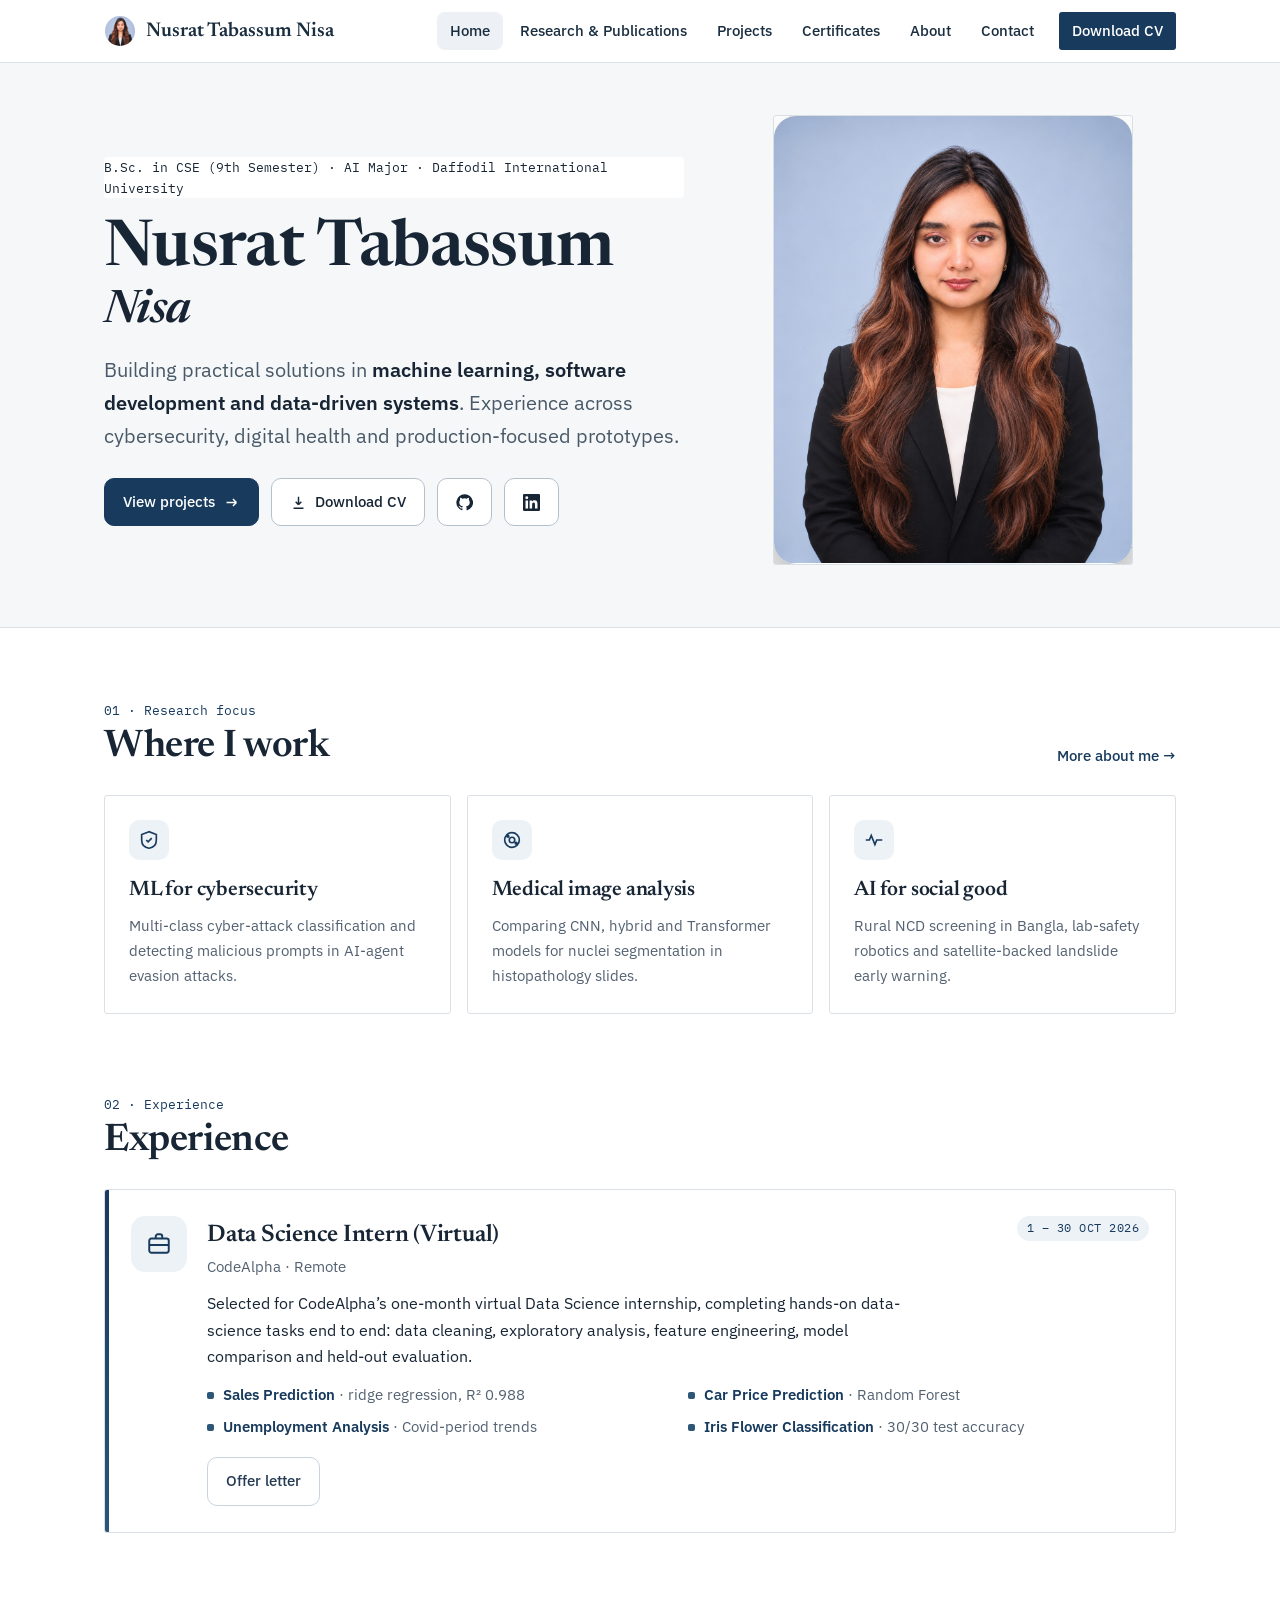
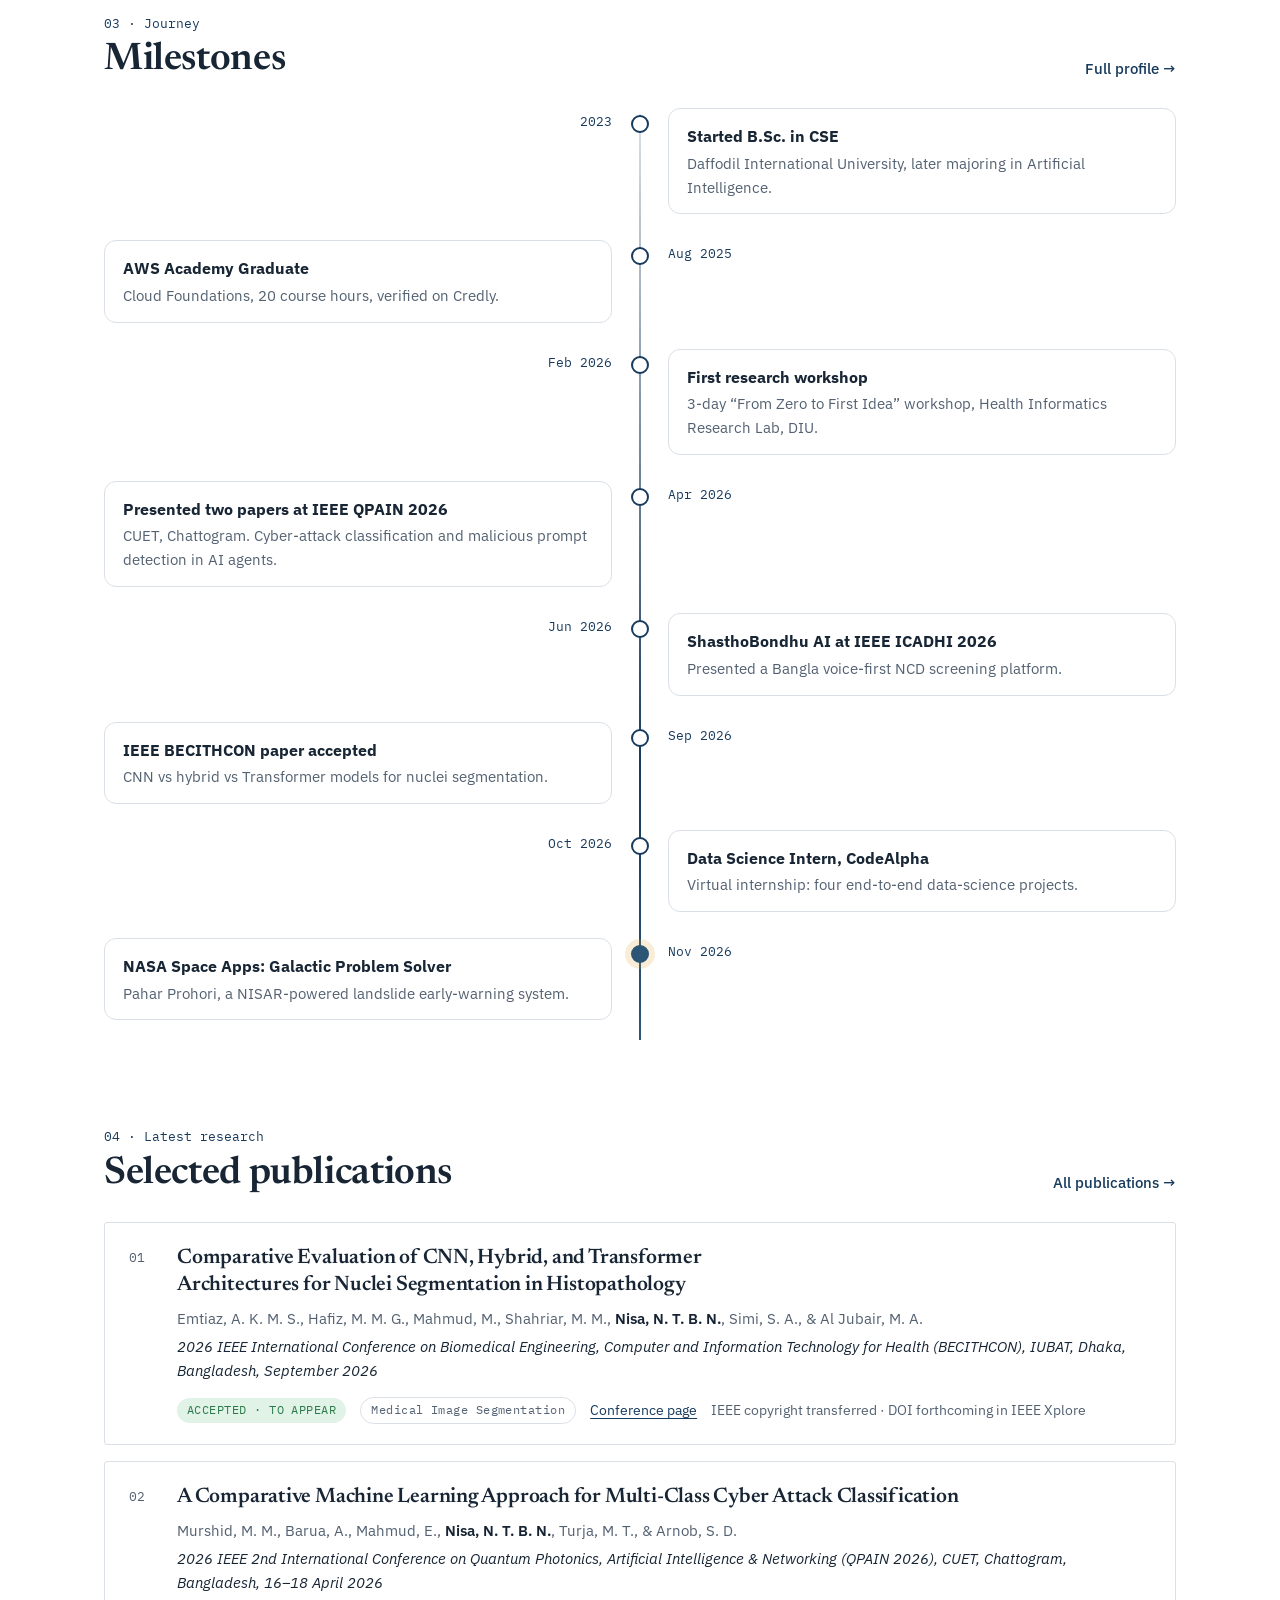
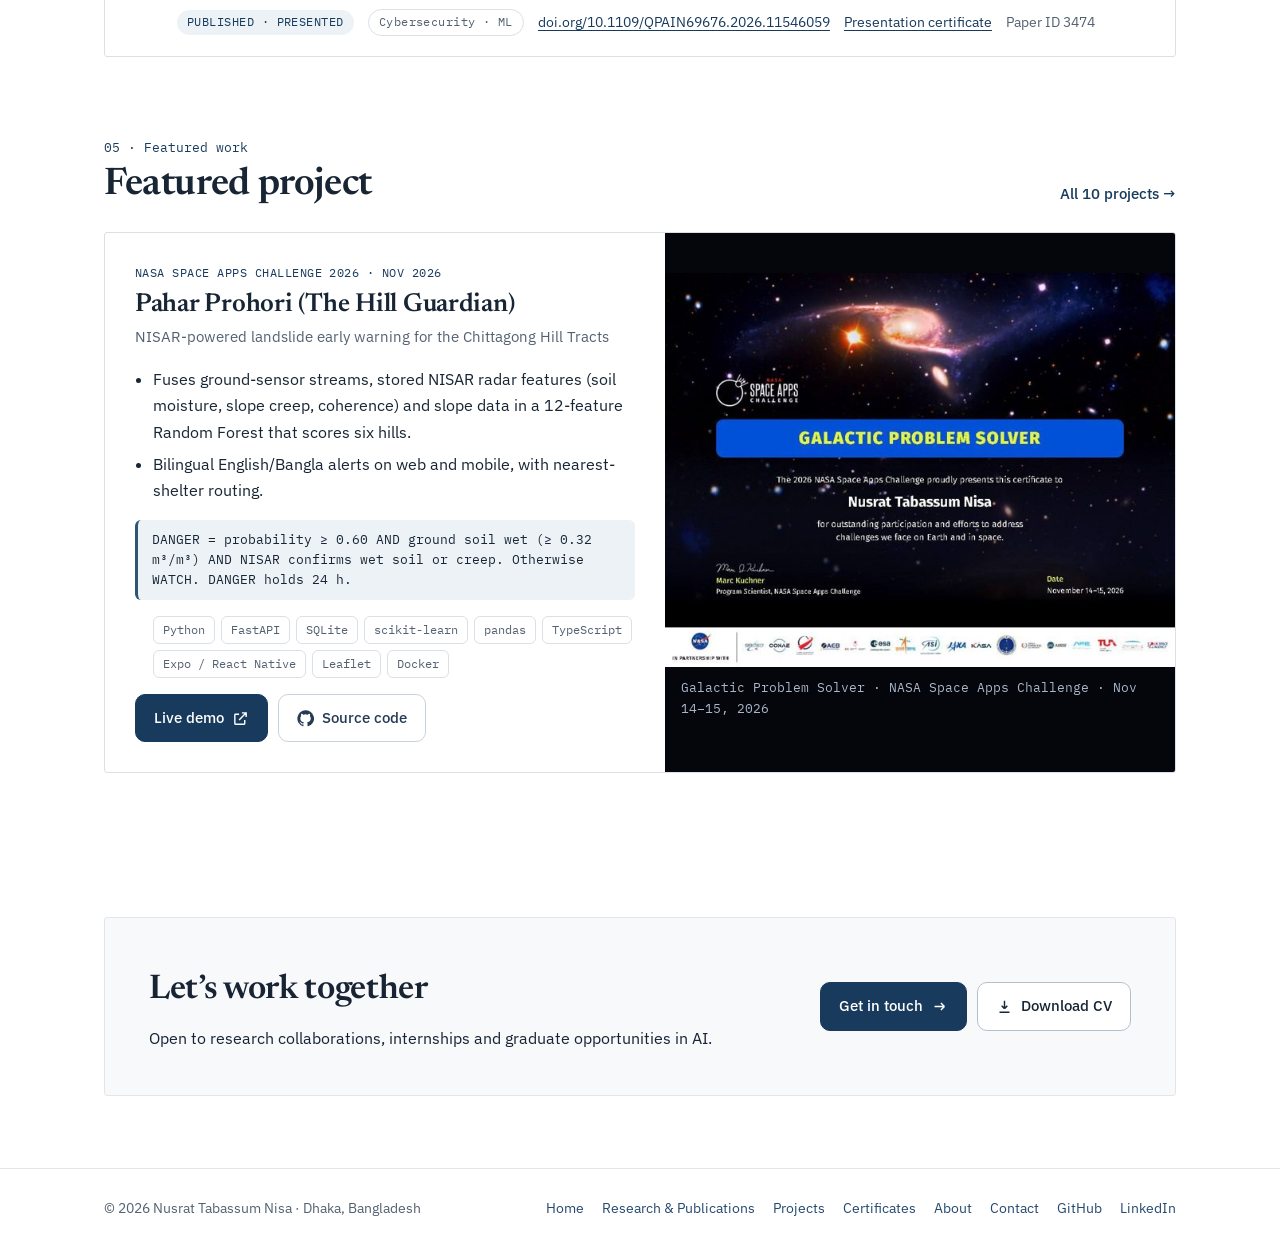
==== commit b4d74ee9: "Fix profile photo path to uploaded high-resolution image" ====
--- a/index.html
+++ b/index.html
@@ -8,9 +8,9 @@
 <meta name="author" content="Nusrat Tabassum Nisa">
 <meta property="og:title" content="Nusrat Tabassum Nisa · AI & Software Development">
 <meta property="og:description" content="Nusrat Tabassum Nisa is an AI/ML and software development professional at Daffodil International University working on machine learning for cybersecurity and digital health.">
-<meta property="og:image" content="photo.jpg">
+<meta property="og:image" content="portfolio_photo_highres.jpg">
 <meta property="og:type" content="website">
-<link rel="icon" href="photo.jpg">
+<link rel="icon" href="portfolio_photo_highres.jpg">
 <link rel="preconnect" href="https://fonts.googleapis.com">
 <link rel="preconnect" href="https://fonts.gstatic.com" crossorigin>
 <link href="https://fonts.googleapis.com/css2?family=Newsreader:ital,opsz,wght@0,6..72,400;0,6..72,600;1,6..72,400&family=IBM+Plex+Sans:wght@400;500;600&family=IBM+Plex+Mono:wght@400;500&display=swap" rel="stylesheet">
@@ -20,7 +20,7 @@
 <a class="skip" href="#main">Skip to content</a>
 <header class="site-header">
   <div class="wrap">
-    <a class="brand" href="index.html"><img src="photo.jpg" alt=""><span>Nusrat Tabassum Nisa</span></a>
+    <a class="brand" href="index.html"><img src="portfolio_photo_highres.jpg" alt=""><span>Nusrat Tabassum Nisa</span></a>
     <button class="menu-toggle" aria-expanded="false" aria-controls="menu">Menu</button>
     <ul class="menu" id="menu"><li><a href="index.html" aria-current="page">Home</a></li><li><a href="publications.html">Research &amp; Publications</a></li><li><a href="projects.html">Projects</a></li><li><a href="certificates.html">Certificates</a></li><li><a href="about.html">About</a></li><li><a href="contact.html">Contact</a></li><li><a class="cv-link" href="Nusrat_Tabassum_Nisa_CV.pdf">Download CV</a></li></ul>
   </div>
@@ -42,7 +42,7 @@
       
     </div>
     <div class="portrait-frame">
-      <img src="photo.jpg" alt="Portrait of Nusrat Tabassum Nisa">
+      <img src="portfolio_photo_highres.jpg" alt="Portrait of Nusrat Tabassum Nisa">
     </div>
   </div>
 </section>
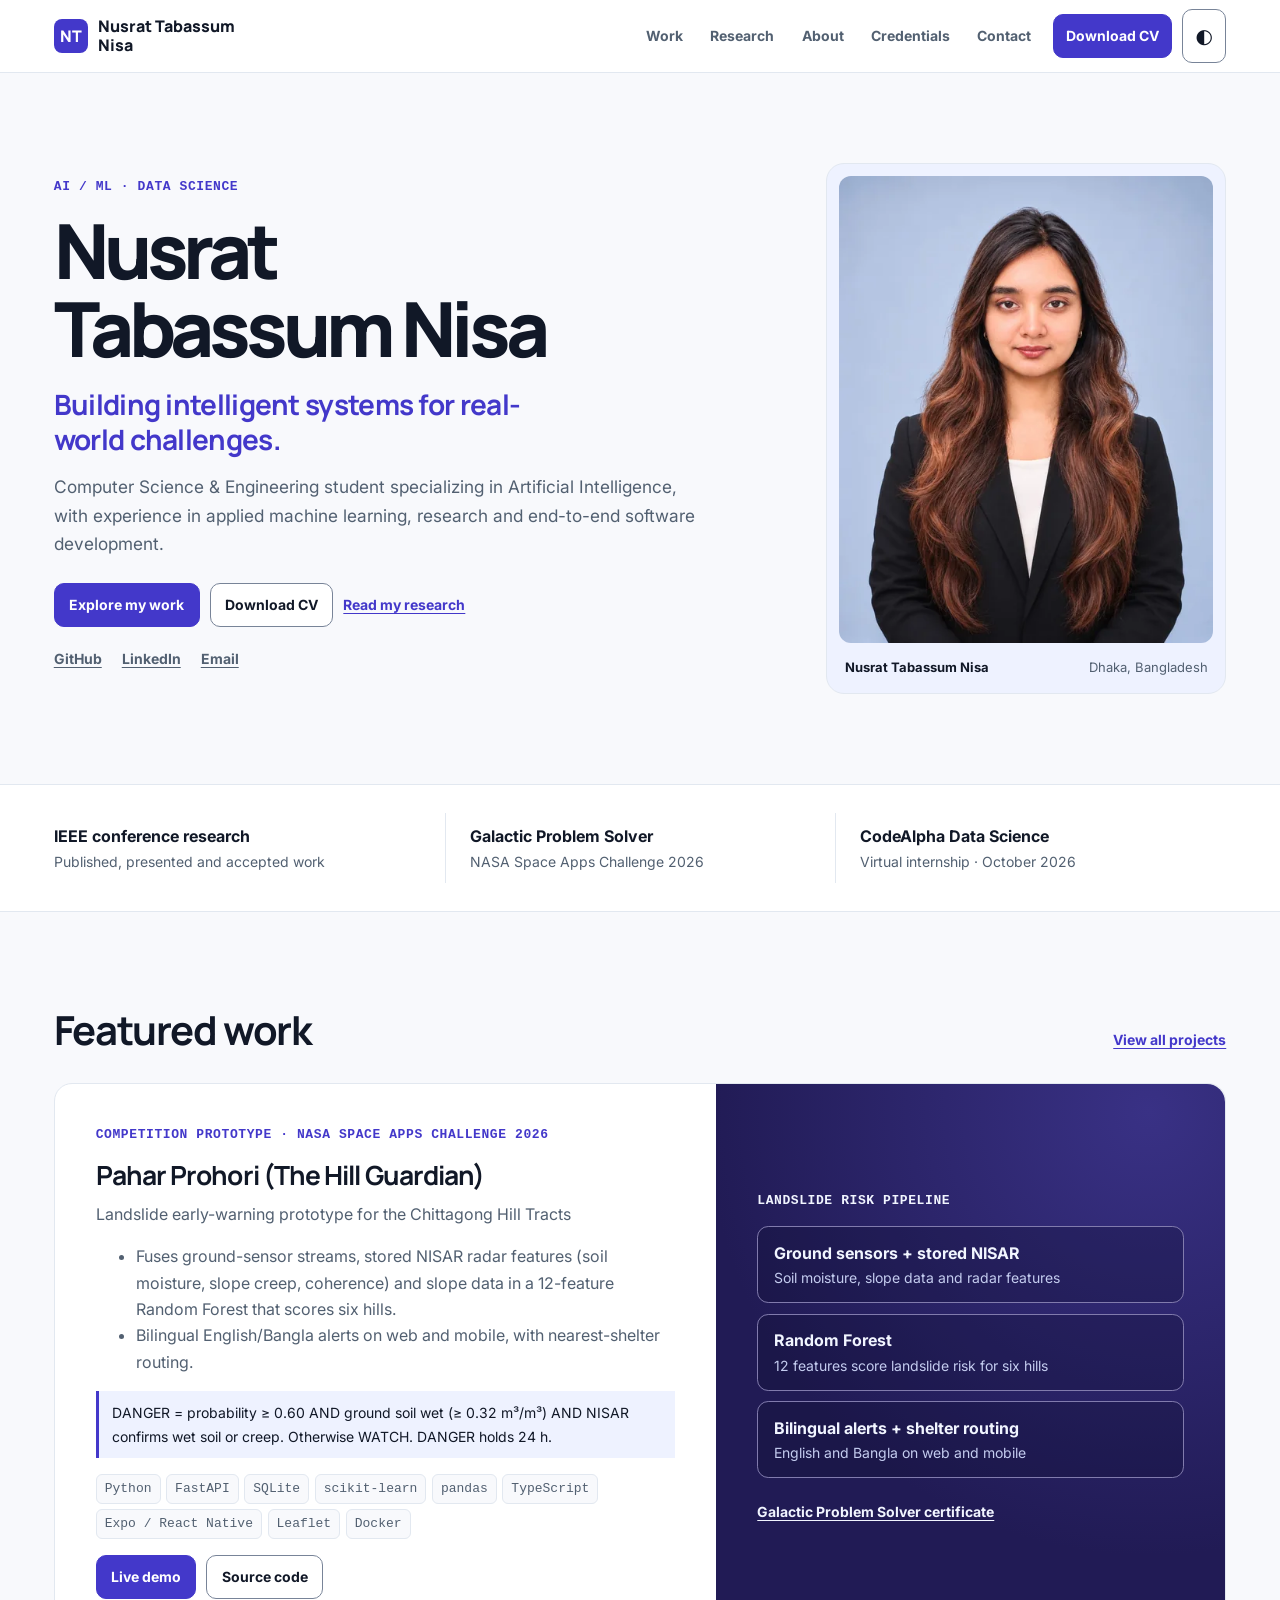
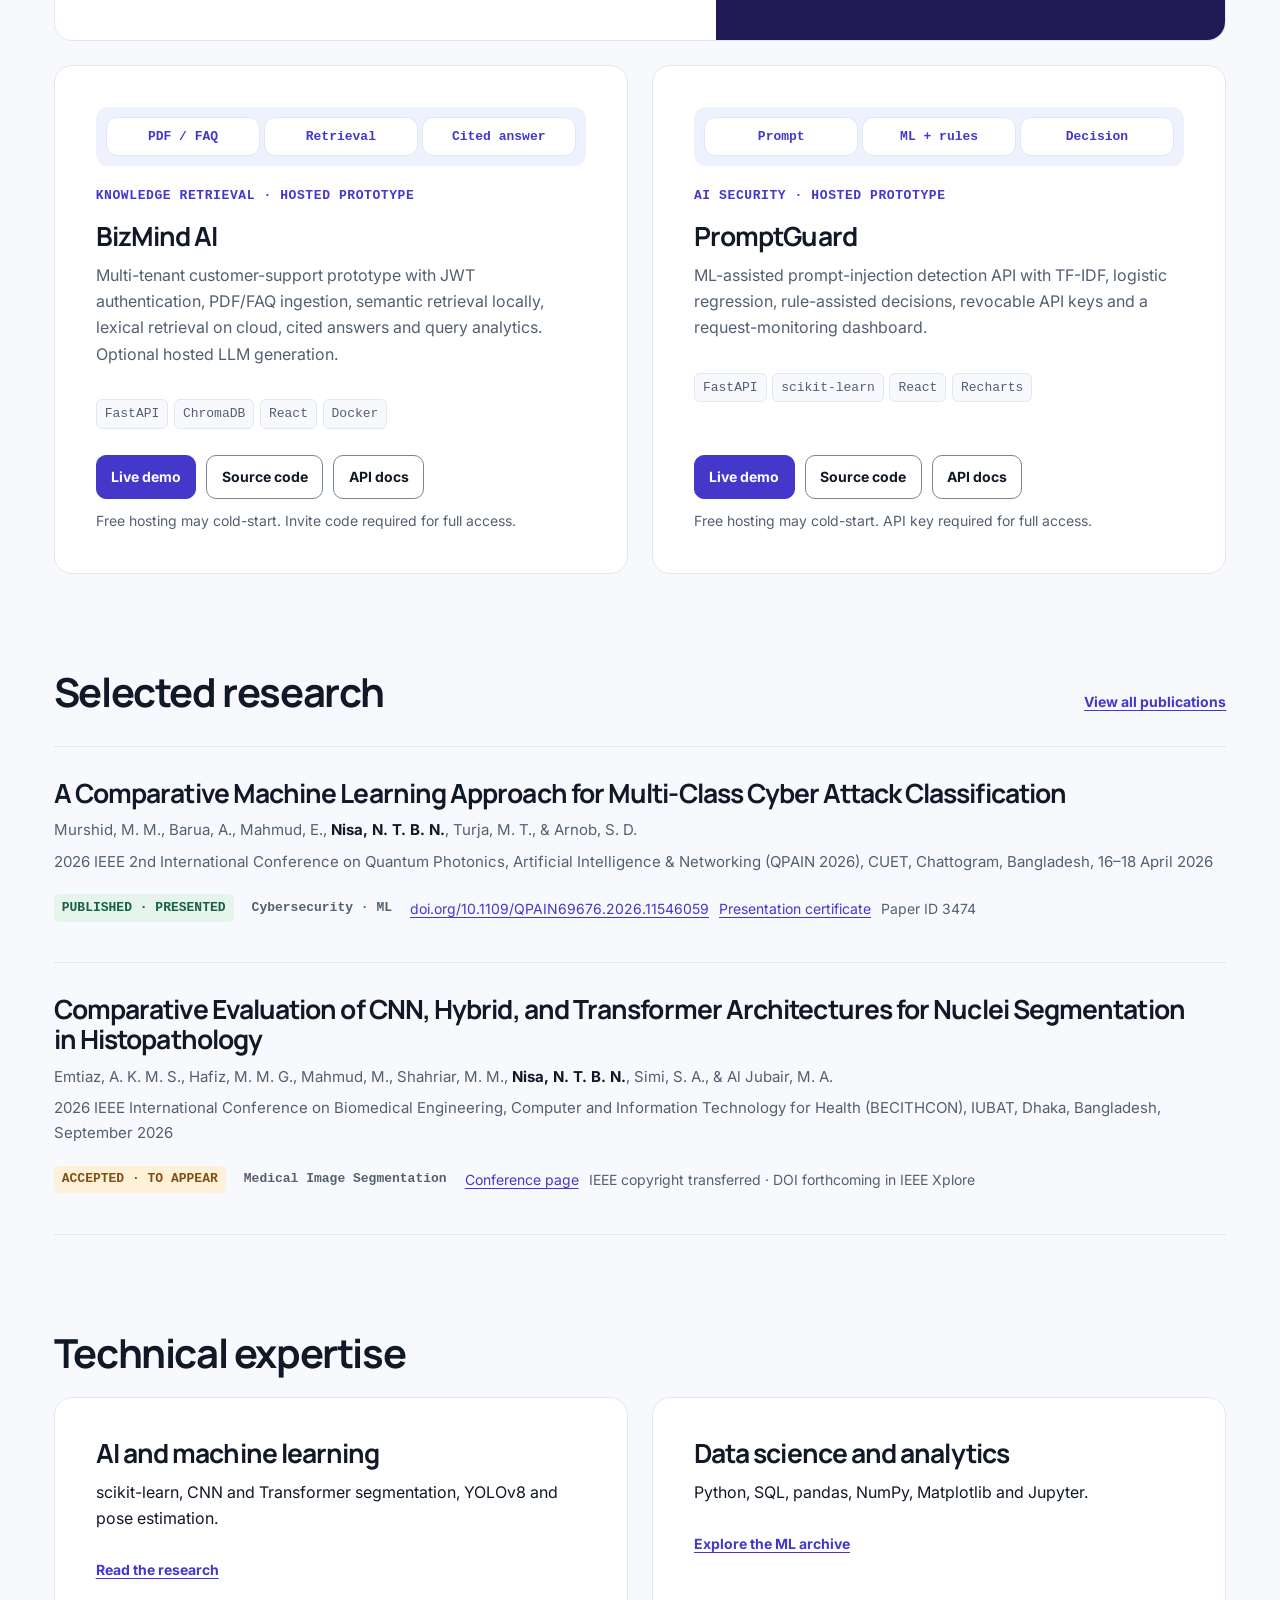
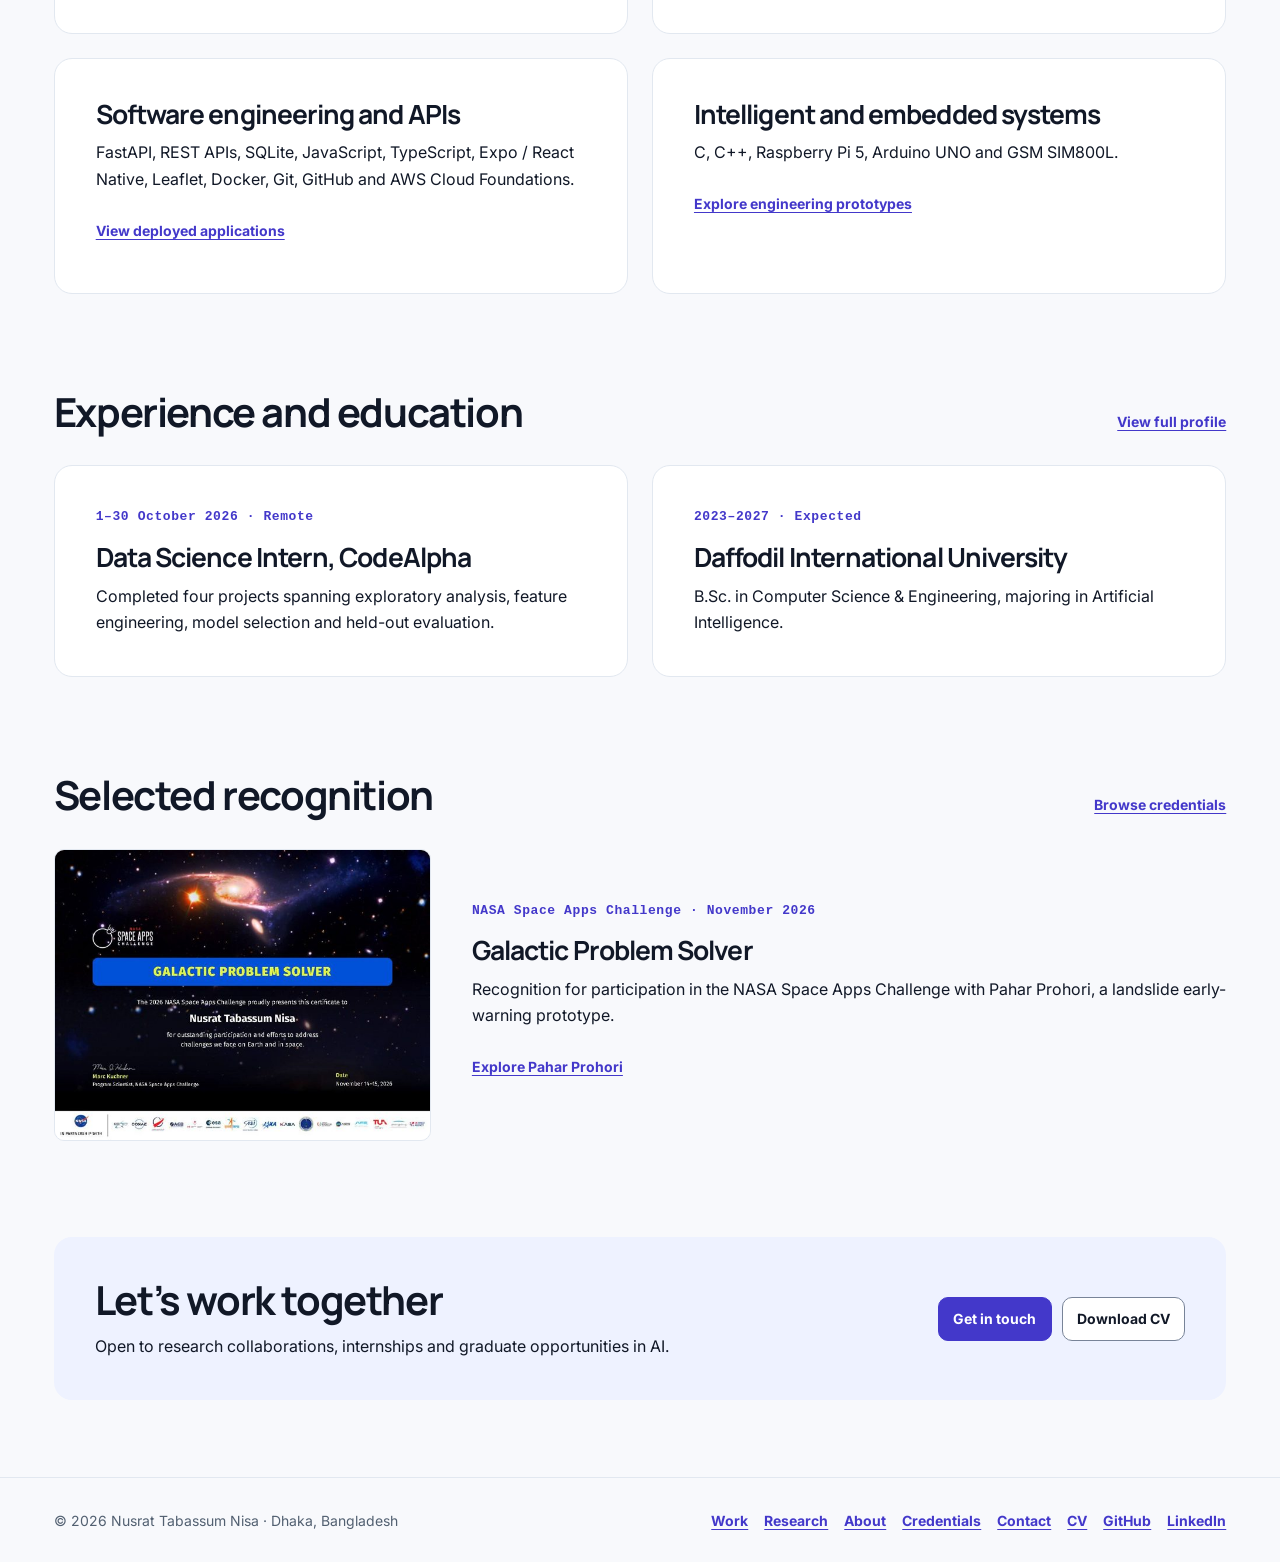
==== commit b51fa3be: "Redesign AI and research portfolio" ====
--- a/index.html
+++ b/index.html
@@ -3,138 +3,151 @@
 <head>
 <meta charset="utf-8">
 <meta name="viewport" content="width=device-width, initial-scale=1">
-<title>Nusrat Tabassum Nisa · AI & Software Development</title>
-<meta name="description" content="Nusrat Tabassum Nisa is an AI/ML and software development professional at Daffodil International University working on machine learning for cybersecurity and digital health.">
+<title>Nusrat Tabassum Nisa | AI, Machine Learning &amp; Data Science</title>
+<meta name="description" content="Portfolio of Nusrat Tabassum Nisa, a Computer Science &amp; Engineering student specializing in AI, applied machine learning and research.">
 <meta name="author" content="Nusrat Tabassum Nisa">
-<meta property="og:title" content="Nusrat Tabassum Nisa · AI & Software Development">
-<meta property="og:description" content="Nusrat Tabassum Nisa is an AI/ML and software development professional at Daffodil International University working on machine learning for cybersecurity and digital health.">
-<meta property="og:image" content="portfolio_photo_highres.jpg">
+<link rel="canonical" href="https://nisa3131.github.io/portfolio/">
+<meta property="og:title" content="Nusrat Tabassum Nisa | AI, Machine Learning &amp; Data Science">
+<meta property="og:description" content="Portfolio of Nusrat Tabassum Nisa, a Computer Science &amp; Engineering student specializing in AI, applied machine learning and research.">
 <meta property="og:type" content="website">
-<link rel="icon" href="portfolio_photo_highres.jpg">
+<meta property="og:url" content="https://nisa3131.github.io/portfolio/">
+<meta property="og:image" content="https://nisa3131.github.io/portfolio/portfolio_photo_highres.jpg">
+<meta property="og:image:alt" content="Portrait of Nusrat Tabassum Nisa">
+<link rel="icon" href="favicon.svg" type="image/svg+xml">
 <link rel="preconnect" href="https://fonts.googleapis.com">
 <link rel="preconnect" href="https://fonts.gstatic.com" crossorigin>
-<link href="https://fonts.googleapis.com/css2?family=Newsreader:ital,opsz,wght@0,6..72,400;0,6..72,600;1,6..72,400&family=IBM+Plex+Sans:wght@400;500;600&family=IBM+Plex+Mono:wght@400;500&display=swap" rel="stylesheet">
+<link href="https://fonts.googleapis.com/css2?family=Inter:wght@400;500;600;700&amp;family=Manrope:wght@500;600;700;800&amp;display=swap" rel="stylesheet">
+<script>try { if (localStorage.getItem('portfolio-theme') === 'dark') document.documentElement.dataset.theme = 'dark'; } catch {}</script>
 <link rel="stylesheet" href="style.css">
+<script src="main.js" defer></script>
 </head>
 <body>
 <a class="skip" href="#main">Skip to content</a>
 <header class="site-header">
-  <div class="wrap">
-    <a class="brand" href="index.html"><img src="portfolio_photo_highres.jpg" alt=""><span>Nusrat Tabassum Nisa</span></a>
-    <button class="menu-toggle" aria-expanded="false" aria-controls="menu">Menu</button>
-    <ul class="menu" id="menu"><li><a href="index.html" aria-current="page">Home</a></li><li><a href="publications.html">Research &amp; Publications</a></li><li><a href="projects.html">Projects</a></li><li><a href="certificates.html">Certificates</a></li><li><a href="about.html">About</a></li><li><a href="contact.html">Contact</a></li><li><a class="cv-link" href="Nusrat_Tabassum_Nisa_CV.pdf">Download CV</a></li></ul>
+  <div class="wrap header-inner">
+    <a class="brand" href="index.html" aria-current="page"><span class="brand-mark" aria-hidden="true">NT</span><span>Nusrat Tabassum Nisa</span></a>
+    <nav aria-label="Primary" class="primary-nav">
+      <button class="menu-toggle" type="button" aria-expanded="false" aria-controls="menu" hidden>Menu</button>
+      <ul class="menu" id="menu"><li><a href="projects.html">Work</a></li><li><a href="publications.html">Research</a></li><li><a href="about.html">About</a></li><li><a href="certificates.html">Credentials</a></li><li><a href="contact.html">Contact</a></li><li><a class="btn btn-solid cv-link" href="Nusrat_Tabassum_Nisa_CV.pdf" download>Download CV</a></li></ul>
+    </nav>
+    <button class="theme-toggle" type="button" aria-label="Dark theme" aria-pressed="false" hidden><span aria-hidden="true">◐</span></button>
   </div>
 </header>
 
-<main id="main">
-<section class="night">
-  <div class="wrap hero">
-    <div>
-      <p class="eyebrow rise"><span class="dot"></span>B.Sc. in CSE (9th Semester) · AI Major · Daffodil International University</p>
-      <h1 class="rise d1">Nusrat Tabassum<span class="l2"><em>Nisa</em></span></h1>
-      <p class="role rise d2">Building practical solutions in <strong>machine learning, software development and data-driven systems</strong>. Experience across cybersecurity, digital health and production-focused prototypes.</p>
-      <div class="actions rise d3">
-        <a class="btn btn-gold" href="projects.html">View projects <svg viewBox="0 0 24 24" fill="none" stroke="currentColor" stroke-width="2" aria-hidden="true"><path d="M5 12h14m0 0-5-5m5 5-5 5"/></svg></a>
-        <a class="btn btn-ghost" href="Nusrat_Tabassum_Nisa_CV.pdf"><svg viewBox="0 0 24 24" fill="none" stroke="currentColor" stroke-width="2" aria-hidden="true"><path d="M12 4v11m0 0-4-4m4 4 4-4M5 20h14"/></svg> Download CV</a>
-        <a class="btn btn-ghost" href="https://github.com/nisa3131" aria-label="GitHub"><svg viewBox="0 0 24 24" fill="currentColor" aria-hidden="true"><path d="M12 .5a11.5 11.5 0 0 0-3.64 22.41c.58.1.79-.25.79-.56v-2c-3.2.7-3.88-1.37-3.88-1.37-.52-1.33-1.28-1.69-1.28-1.69-1.04-.71.08-.7.08-.7 1.16.08 1.77 1.19 1.77 1.19 1.03 1.76 2.7 1.25 3.36.96.1-.75.4-1.25.73-1.54-2.56-.29-5.25-1.28-5.25-5.68 0-1.26.45-2.28 1.19-3.09-.12-.29-.52-1.46.11-3.05 0 0 .97-.31 3.17 1.18a11 11 0 0 1 5.77 0c2.2-1.49 3.17-1.18 3.17-1.18.63 1.59.23 2.76.11 3.05.74.81 1.19 1.83 1.19 3.09 0 4.41-2.7 5.38-5.27 5.67.41.36.78 1.06.78 2.14v3.17c0 .31.21.67.8.56A11.5 11.5 0 0 0 12 .5Z"/></svg></a>
-        <a class="btn btn-ghost" href="https://www.linkedin.com/in/nusrat-tabassum-nisa-0b7811408" aria-label="LinkedIn"><svg viewBox="0 0 24 24" fill="currentColor" aria-hidden="true"><path d="M20.45 20.45h-3.56v-5.57c0-1.33-.02-3.04-1.85-3.04-1.86 0-2.14 1.45-2.14 2.94v5.67H9.35V9h3.41v1.56h.05c.48-.9 1.64-1.85 3.37-1.85 3.6 0 4.27 2.37 4.27 5.46v6.28ZM5.34 7.43a2.06 2.06 0 1 1 0-4.13 2.06 2.06 0 0 1 0 4.13ZM7.12 20.45H3.56V9h3.56v11.45ZM22.22 0H1.77C.79 0 0 .77 0 1.73v20.54C0 23.23.79 24 1.77 24h20.45c.98 0 1.78-.77 1.78-1.73V1.73C24 .77 23.2 0 22.22 0Z"/></svg></a>
-      </div>
-      
+<main id="main" tabindex="-1">
+  <section class="hero wrap" aria-labelledby="hero-title">
+    <div class="hero-copy">
+      <p class="eyebrow">AI / ML · Data science</p>
+      <h1 id="hero-title">Nusrat Tabassum Nisa</h1>
+      <p class="hero-statement">Building intelligent systems for real-world challenges.</p>
+      <p class="lead">Computer Science &amp; Engineering student specializing in Artificial Intelligence, with experience in applied machine learning, research and end-to-end software development.</p>
+      <div class="actions"><a class="btn btn-solid" href="projects.html">Explore my work</a><a class="btn btn-line" href="Nusrat_Tabassum_Nisa_CV.pdf" download>Download CV</a><a class="text-link" href="publications.html">Read my research</a></div>
+      <div class="hero-links"><a href="https://github.com/nisa3131">GitHub</a><a href="https://www.linkedin.com/in/nusrat-tabassum-nisa-0b7811408">LinkedIn</a><a href="mailto:tabassumnusrat1010@gmail.com">Email</a></div>
     </div>
-    <div class="portrait-frame">
-      <img src="portfolio_photo_highres.jpg" alt="Portrait of Nusrat Tabassum Nisa">
-    </div>
+    <figure class="portrait-frame">
+      <img src="portrait-800.webp" srcset="portrait-480.webp 480w, portrait-800.webp 800w" sizes="(max-width: 760px) min(90vw, 400px), (max-width: 1200px) 35vw, 400px" width="800" height="1000" fetchpriority="high" alt="Portrait of Nusrat Tabassum Nisa">
+      <figcaption><strong>Nusrat Tabassum Nisa</strong><span>Dhaka, Bangladesh</span></figcaption>
+    </figure>
+  </section>
+  <div class="credibility">
+    <ul class="wrap"><li><a href="publications.html"><strong>IEEE conference research</strong><span>Published, presented and accepted work</span></a></li>
+    <li><a href="certificates.html"><strong>Galactic Problem Solver</strong><span>NASA Space Apps Challenge 2026</span></a></li>
+    <li><a href="about.html#experience"><strong>CodeAlpha Data Science</strong><span>Virtual internship · October 2026</span></a></li></ul>
   </div>
-</section>
-
-<div class="wrap">
-  <section class="section">
-    <div class="section-head"><div><span class="num">01 · Research focus</span><h2>Where I work</h2></div><a href="about.html">More about me →</a></div>
-    <div class="focus-grid">
-      <div class="focus"><div class="ico"><svg viewBox="0 0 24 24" fill="none" stroke="currentColor" stroke-width="1.8" aria-hidden="true"><path d="M12 3 4 6v6c0 5 3.4 8.3 8 9 4.6-.7 8-4 8-9V6l-8-3Z"/><path d="m9 12 2 2 4-4"/></svg></div><h3>ML for cybersecurity</h3><p>Multi-class cyber-attack classification and detecting malicious prompts in AI-agent evasion attacks.</p></div>
-      <div class="focus"><div class="ico"><svg viewBox="0 0 24 24" fill="none" stroke="currentColor" stroke-width="1.8" aria-hidden="true"><circle cx="12" cy="12" r="8"/><circle cx="12" cy="12" r="3"/><circle cx="7.5" cy="8" r="1"/><circle cx="16.5" cy="15.5" r="1"/></svg></div><h3>Medical image analysis</h3><p>Comparing CNN, hybrid and Transformer models for nuclei segmentation in histopathology slides.</p></div>
-      <div class="focus"><div class="ico"><svg viewBox="0 0 24 24" fill="none" stroke="currentColor" stroke-width="1.8" aria-hidden="true"><path d="M3 12h4l2-5 4 10 2-5h6"/></svg></div><h3>AI for social good</h3><p>Rural NCD screening in Bangla, lab-safety robotics and satellite-backed landslide early warning.</p></div>
-    </div>
-  </section>
-
-
-  <section class="section">
-    <div class="section-head"><div><span class="num">02 · Experience</span><h2>Experience</h2></div></div>
-    <article class="exp">
-  <div class="exp-logo"><svg viewBox="0 0 24 24" fill="none" stroke="currentColor" stroke-width="1.8" aria-hidden="true"><rect x="3" y="7" width="18" height="13" rx="2"/><path d="M9 7V5a2 2 0 0 1 2-2h2a2 2 0 0 1 2 2v2M3 13h18"/></svg></div>
-  <div class="exp-body">
-    <div class="exp-top"><div><h3>Data Science Intern (Virtual)</h3><p class="sub" style="margin:0">CodeAlpha · Remote</p></div><span class="pill pub-ok">1 – 30 OCT 2026</span></div>
-    <p>Selected for CodeAlpha’s one-month virtual Data Science internship, completing hands-on data-science tasks end to end: data cleaning, exploratory analysis, feature engineering, model comparison and held-out evaluation.</p>
-    <ul class="exp-tasks">
-      <li><a href="https://github.com/nisa3131/_SalesPrediction">Sales Prediction</a> · ridge regression, R² 0.988</li>
-      <li><a href="https://github.com/nisa3131/_CarPricePrediction">Car Price Prediction</a> · Random Forest</li>
-      <li><a href="https://github.com/nisa3131/_UnemploymentAnalysis">Unemployment Analysis</a> · Covid-period trends</li>
-      <li><a href="https://github.com/nisa3131/_IrisFlowerClassification">Iris Flower Classification</a> · 30/30 test accuracy</li>
-    </ul>
-    <div class="actions"><a class="btn btn-line" href="certs/codealpha-internship-offer.jpg">Offer letter</a></div>
-  </div>
-</article>
-  </section>
-
-  <section class="section">
-    <div class="section-head"><div><span class="num">03 · Journey</span><h2>Milestones</h2></div><a href="about.html">Full profile →</a></div>
-    <ol class="journey">
-      <li><span class="when">2023</span><div><b>Started B.Sc. in CSE</b><p>Daffodil International University, later majoring in Artificial Intelligence.</p></div></li>
-      <li><span class="when">Aug 2025</span><div><b>AWS Academy Graduate</b><p>Cloud Foundations, 20 course hours, verified on Credly.</p></div></li>
-      <li><span class="when">Feb 2026</span><div><b>First research workshop</b><p>3-day “From Zero to First Idea” workshop, Health Informatics Research Lab, DIU.</p></div></li>
-      <li><span class="when">Apr 2026</span><div><b>Presented two papers at IEEE QPAIN 2026</b><p>CUET, Chattogram. Cyber-attack classification and malicious prompt detection in AI agents.</p></div></li>
-      <li><span class="when">Jun 2026</span><div><b>ShasthoBondhu AI at IEEE ICADHI 2026</b><p>Presented a Bangla voice-first NCD screening platform.</p></div></li>
-      <li><span class="when">Sep 2026</span><div><b>IEEE BECITHCON paper accepted</b><p>CNN vs hybrid vs Transformer models for nuclei segmentation.</p></div></li>
-      <li><span class="when">Oct 2026</span><div><b>Data Science Intern, CodeAlpha</b><p>Virtual internship: four end-to-end data-science projects.</p></div></li>
-      <li class="star"><span class="when">Nov 2026</span><div><b>NASA Space Apps: Galactic Problem Solver</b><p>Pahar Prohori, a NISAR-powered landslide early-warning system.</p></div></li>
-    </ol>
-  </section>
-  <section class="section">
-    <div class="section-head"><div><span class="num">04 · Latest research</span><h2>Selected publications</h2></div><a href="publications.html">All publications →</a></div>
-    <ol class="pubs"><li class="pub">
-  <h3>Comparative Evaluation of CNN, Hybrid, and Transformer Architectures for Nuclei Segmentation in Histopathology</h3>
-  <p class="authors">Emtiaz, A. K. M. S., Hafiz, M. M. G., Mahmud, M., Shahriar, M. M., <b>Nisa, N. T. B. N.</b>, Simi, S. A., &amp; Al Jubair, M. A.</p>
-  <p class="venue">2026 IEEE International Conference on Biomedical Engineering, Computer and Information Technology for Health (BECITHCON), IUBAT, Dhaka, Bangladesh, September 2026</p>
-  <div class="row"><span class="pill acc">ACCEPTED · TO APPEAR</span><span class="pill topic">Medical Image Segmentation</span><a href="https://iubat.edu/?p=20229">Conference page</a><span class="muted">IEEE copyright transferred · DOI forthcoming in IEEE Xplore</span></div>
-</li><li class="pub">
-  <h3>A Comparative Machine Learning Approach for Multi-Class Cyber Attack Classification</h3>
-  <p class="authors">Murshid, M. M., Barua, A., Mahmud, E., <b>Nisa, N. T. B. N.</b>, Turja, M. T., &amp; Arnob, S. D.</p>
-  <p class="venue">2026 IEEE 2nd International Conference on Quantum Photonics, Artificial Intelligence &amp; Networking (QPAIN 2026), CUET, Chattogram, Bangladesh, 16–18 April 2026</p>
-  <div class="row"><span class="pill pub-ok">PUBLISHED · PRESENTED</span><span class="pill topic">Cybersecurity · ML</span><a href="https://doi.org/10.1109/QPAIN69676.2026.11546059">doi.org/10.1109/QPAIN69676.2026.11546059</a><a href="certs/qpain-2026-paper-3474.jpg">Presentation certificate</a><span class="muted">Paper ID 3474</span></div>
-</li></ol>
-  </section>
-
-  <section class="section">
-    <div class="section-head"><div><span class="num">05 · Featured work</span><h2>Featured project</h2></div><a href="projects.html">All 10 projects →</a></div>
-    <article class="feature" data-cat="competition">
+  <div class="wrap">
+    <section class="section" id="featured">
+      <div class="section-head"><h2>Featured work</h2><a class="text-link" href="projects.html">View all projects</a></div>
+      <article class="feature" data-cat="competition">
   <div class="body">
-    <p class="kicker">NASA SPACE APPS CHALLENGE 2026 · NOV 2026</p>
+    <p class="kicker">COMPETITION PROTOTYPE · NASA SPACE APPS CHALLENGE 2026</p>
     <h3>Pahar Prohori (The Hill Guardian)</h3>
-    <p class="sub">NISAR-powered landslide early warning for the Chittagong Hill Tracts</p>
+    <p class="sub">Landslide early-warning prototype for the Chittagong Hill Tracts</p>
     <ul>
       <li>Fuses ground-sensor streams, stored NISAR radar features (soil moisture, slope creep, coherence) and slope data in a 12-feature Random Forest that scores six hills.</li>
       <li>Bilingual English/Bangla alerts on web and mobile, with nearest-shelter routing.</li>
     </ul>
     <p class="rule">DANGER = probability ≥ 0.60 AND ground soil wet (≥ 0.32 m³/m³) AND NISAR confirms wet soil or creep. Otherwise WATCH. DANGER holds 24 h.</p>
     <ul class="chips"><li>Python</li><li>FastAPI</li><li>SQLite</li><li>scikit-learn</li><li>pandas</li><li>TypeScript</li><li>Expo / React Native</li><li>Leaflet</li><li>Docker</li></ul>
-    <div class="actions"><a class="btn btn-solid" href="https://pahar-prohori-204-136-10-51.sslip.io">Live demo <svg viewBox="0 0 24 24" fill="none" stroke="currentColor" stroke-width="2" aria-hidden="true"><path d="M14 4h6v6m0-6L10 14M18 14v5a1 1 0 0 1-1 1H5a1 1 0 0 1-1-1V7a1 1 0 0 1 1-1h5"/></svg></a><a class="btn btn-line" href="https://github.com/nisa3131/NasaSpaceAppChallenge"><svg viewBox="0 0 24 24" fill="currentColor" aria-hidden="true"><path d="M12 .5a11.5 11.5 0 0 0-3.64 22.41c.58.1.79-.25.79-.56v-2c-3.2.7-3.88-1.37-3.88-1.37-.52-1.33-1.28-1.69-1.28-1.69-1.04-.71.08-.7.08-.7 1.16.08 1.77 1.19 1.77 1.19 1.03 1.76 2.7 1.25 3.36.96.1-.75.4-1.25.73-1.54-2.56-.29-5.25-1.28-5.25-5.68 0-1.26.45-2.28 1.19-3.09-.12-.29-.52-1.46.11-3.05 0 0 .97-.31 3.17 1.18a11 11 0 0 1 5.77 0c2.2-1.49 3.17-1.18 3.17-1.18.63 1.59.23 2.76.11 3.05.74.81 1.19 1.83 1.19 3.09 0 4.41-2.7 5.38-5.27 5.67.41.36.78 1.06.78 2.14v3.17c0 .31.21.67.8.56A11.5 11.5 0 0 0 12 .5Z"/></svg> Source code</a></div>
+    <div class="actions"><a class="btn btn-solid" href="https://pahar-prohori-204-136-10-51.sslip.io">Live demo</a><a class="btn btn-line" href="https://github.com/nisa3131/NasaSpaceAppChallenge">Source code</a></div>
   </div>
-  <figure><img src="certs/nasa-space-apps-2026-thumb.jpg" alt="NASA Space Apps Challenge 2026 Galactic Problem Solver certificate awarded to Nusrat Tabassum Nisa"><figcaption>Galactic Problem Solver · NASA Space Apps Challenge · Nov 14–15, 2026</figcaption></figure>
+  <aside class="feature-visual" aria-label="Pahar Prohori system architecture">
+    <p class="kicker">LANDSLIDE RISK PIPELINE</p>
+    <ol class="process"><li><strong>Ground sensors + stored NISAR</strong><span>Soil moisture, slope data and radar features</span></li>
+    <li><strong>Random Forest</strong><span>12 features score landslide risk for six hills</span></li>
+    <li><strong>Bilingual alerts + shelter routing</strong><span>English and Bangla on web and mobile</span></li></ol>
+    <a class="text-link" href="certs/nasa-space-apps-2026.jpg">Galactic Problem Solver certificate</a>
+  </aside>
 </article>
-  </section>
-
-  <div class="cta">
+      <div class="cards live-projects">
+<article class="card" data-cat="software">
+<ul class="process compact" aria-label="Project workflow"><li>PDF / FAQ</li><li>Retrieval</li><li>Cited answer</li></ul>
+  <p class="kicker">KNOWLEDGE RETRIEVAL · HOSTED PROTOTYPE</p>
+  <h3>BizMind AI</h3>
+  <p class="sub">Multi-tenant customer-support prototype with JWT authentication, PDF/FAQ ingestion, semantic retrieval locally, lexical retrieval on cloud, cited answers and query analytics. Optional hosted LLM generation.</p>
+  <ul class="chips"><li>FastAPI</li><li>ChromaDB</li><li>React</li><li>Docker</li></ul>
+  <div class="actions"><a class="btn btn-solid" href="https://bizmind-ai-gc1c.onrender.com" target="_blank" rel="noopener noreferrer">Live demo</a><a class="btn btn-line" href="https://github.com/nisa3131/BizMind-AI" target="_blank" rel="noopener noreferrer">Source code</a><a class="btn btn-line" href="https://bizmind-ai-gc1c.onrender.com/docs" target="_blank" rel="noopener noreferrer">API docs</a></div>
+  <small>Free hosting may cold-start. Invite code required for full access.</small>
+</article>
+<article class="card" data-cat="software">
+<ul class="process compact" aria-label="Project workflow"><li>Prompt</li><li>ML + rules</li><li>Decision</li></ul>
+  <p class="kicker">AI SECURITY · HOSTED PROTOTYPE</p>
+  <h3>PromptGuard</h3>
+  <p class="sub">ML-assisted prompt-injection detection API with TF-IDF, logistic regression, rule-assisted decisions, revocable API keys and a request-monitoring dashboard.</p>
+  <ul class="chips"><li>FastAPI</li><li>scikit-learn</li><li>React</li><li>Recharts</li></ul>
+  <div class="actions"><a class="btn btn-solid" href="https://promptguard-nh99.onrender.com" target="_blank" rel="noopener noreferrer">Live demo</a><a class="btn btn-line" href="https://github.com/nisa3131/PromptGuard" target="_blank" rel="noopener noreferrer">Source code</a><a class="btn btn-line" href="https://promptguard-nh99.onrender.com/docs" target="_blank" rel="noopener noreferrer">API docs</a></div>
+  <small>Free hosting may cold-start. API key required for full access.</small>
+</article>
+</div>
+    </section>
+    <section class="section">
+      <div class="section-head"><h2>Selected research</h2><a class="text-link" href="publications.html">View all publications</a></div>
+      <ol class="pubs"><li class="pub">
+  <h3>A Comparative Machine Learning Approach for Multi-Class Cyber Attack Classification</h3>
+  <p class="authors">Murshid, M. M., Barua, A., Mahmud, E., <b>Nisa, N. T. B. N.</b>, Turja, M. T., &amp; Arnob, S. D.</p>
+  <p class="venue">2026 IEEE 2nd International Conference on Quantum Photonics, Artificial Intelligence &amp; Networking (QPAIN 2026), CUET, Chattogram, Bangladesh, 16–18 April 2026</p>
+  <div class="row"><span class="pill pub-ok">PUBLISHED · PRESENTED</span><span class="pill topic">Cybersecurity · ML</span><a href="https://doi.org/10.1109/QPAIN69676.2026.11546059">doi.org/10.1109/QPAIN69676.2026.11546059</a><a href="certs/qpain-2026-paper-3474.jpg">Presentation certificate</a><span class="muted">Paper ID 3474</span></div>
+</li><li class="pub">
+  <h3>Comparative Evaluation of CNN, Hybrid, and Transformer Architectures for Nuclei Segmentation in Histopathology</h3>
+  <p class="authors">Emtiaz, A. K. M. S., Hafiz, M. M. G., Mahmud, M., Shahriar, M. M., <b>Nisa, N. T. B. N.</b>, Simi, S. A., &amp; Al Jubair, M. A.</p>
+  <p class="venue">2026 IEEE International Conference on Biomedical Engineering, Computer and Information Technology for Health (BECITHCON), IUBAT, Dhaka, Bangladesh, September 2026</p>
+  <div class="row"><span class="pill acc">ACCEPTED · TO APPEAR</span><span class="pill topic">Medical Image Segmentation</span><a href="https://iubat.edu/?p=20229">Conference page</a><span class="muted">IEEE copyright transferred · DOI forthcoming in IEEE Xplore</span></div>
+</li></ol>
+    </section>
+    <section class="section">
+      <div class="section-head"><h2>Technical expertise</h2></div>
+      <div class="skills">
+  <article class="panel"><h3>AI and machine learning</h3><p>scikit-learn, CNN and Transformer segmentation, YOLOv8 and pose estimation.</p><a class="text-link" href="publications.html">Read the research</a></article>
+  <article class="panel"><h3>Data science and analytics</h3><p>Python, SQL, pandas, NumPy, Matplotlib and Jupyter.</p><a class="text-link" href="projects.html#archive">Explore the ML archive</a></article>
+  <article class="panel"><h3>Software engineering and APIs</h3><p>FastAPI, REST APIs, SQLite, JavaScript, TypeScript, Expo / React Native, Leaflet, Docker, Git, GitHub and AWS Cloud Foundations.</p><a class="text-link" href="projects.html#applications">View deployed applications</a></article>
+  <article class="panel"><h3>Intelligent and embedded systems</h3><p>C, C++, Raspberry Pi 5, Arduino UNO and GSM SIM800L.</p><a class="text-link" href="projects.html#prototypes">Explore engineering prototypes</a></article>
+</div>
+    </section>
+    <section class="section">
+      <div class="section-head"><h2>Experience and education</h2><a class="text-link" href="about.html">View full profile</a></div>
+      <div class="cards summary">
+        <article class="panel"><p class="kicker">1–30 October 2026 · Remote</p><h3>Data Science Intern, CodeAlpha</h3><p>Completed four projects spanning exploratory analysis, feature engineering, model selection and held-out evaluation.</p></article>
+        <article class="panel"><p class="kicker">2023–2027 · Expected</p><h3>Daffodil International University</h3><p>B.Sc. in Computer Science &amp; Engineering, majoring in Artificial Intelligence.</p></article>
+      </div>
+    </section>
+    <section class="section">
+      <div class="section-head"><h2>Selected recognition</h2><a class="text-link" href="certificates.html">Browse credentials</a></div>
+      <div class="lead-feature">
+        <a href="certificates.html"><img src="certs/nasa-space-apps-2026-thumb.jpg" width="640" height="495" loading="lazy" alt="Galactic Problem Solver certificate for Nusrat Tabassum Nisa"></a>
+        <div><p class="kicker">NASA Space Apps Challenge · November 2026</p><h3>Galactic Problem Solver</h3><p>Recognition for participation in the NASA Space Apps Challenge with Pahar Prohori, a landslide early-warning prototype.</p><a class="text-link" href="projects.html#pahar-prohori">Explore Pahar Prohori</a></div>
+      </div>
+    </section>
+    <div class="cta">
   <div><h2>Let’s work together</h2><p>Open to research collaborations, internships and graduate opportunities in AI.</p></div>
-  <div class="actions"><a class="btn btn-gold" href="contact.html">Get in touch <svg viewBox="0 0 24 24" fill="none" stroke="currentColor" stroke-width="2" aria-hidden="true"><path d="M5 12h14m0 0-5-5m5 5-5 5"/></svg></a><a class="btn btn-ghost" href="Nusrat_Tabassum_Nisa_CV.pdf"><svg viewBox="0 0 24 24" fill="none" stroke="currentColor" stroke-width="2" aria-hidden="true"><path d="M12 4v11m0 0-4-4m4 4 4-4M5 20h14"/></svg> Download CV</a></div>
+  <div class="actions"><a class="btn btn-solid" href="contact.html">Get in touch</a><a class="btn btn-line" href="Nusrat_Tabassum_Nisa_CV.pdf" download>Download CV</a></div>
 </div>
-</div>
+  </div>
 </main>
 <footer class="site-footer">
   <div class="wrap">
     <span>© <span id="year">2026</span> Nusrat Tabassum Nisa · Dhaka, Bangladesh</span>
-    <nav aria-label="Footer"><a href="index.html">Home</a><a href="publications.html">Research &amp; Publications</a><a href="projects.html">Projects</a><a href="certificates.html">Certificates</a><a href="about.html">About</a><a href="contact.html">Contact</a><a href="https://github.com/nisa3131">GitHub</a><a href="https://www.linkedin.com/in/nusrat-tabassum-nisa-0b7811408">LinkedIn</a></nav>
+    <nav aria-label="Footer"><a href="projects.html">Work</a><a href="publications.html">Research</a><a href="about.html">About</a><a href="certificates.html">Credentials</a><a href="contact.html">Contact</a><a href="Nusrat_Tabassum_Nisa_CV.pdf" download>CV</a><a href="https://github.com/nisa3131">GitHub</a><a href="https://www.linkedin.com/in/nusrat-tabassum-nisa-0b7811408">LinkedIn</a></nav>
   </div>
 </footer>
-<script src="main.js"></script>
+
 </body>
 </html>
--- a/style.css
+++ b/style.css
@@ -1,376 +1,233 @@
-/* Layout idea: research-lab notebook meets night sky. Dark navy hero with a live constellation (AI + space), calm light pages below. */
 :root {
-  --bg: #f4f6fa;
-  --surface: #ffffff;
-  --ink: #141d2b;
-  --muted: #5b6779;
-  --line: #dbe2ec;
-  --accent: #2257a0;
-  --accent-2: #e0a43a;
-  --accent-soft: #e5edf8;
-  --ok: #2c7a4b;
-  --ok-soft: #e1f2e7;
-  --night: #0b1220;
-  --night-2: #121c30;
-  --night-ink: #e9eef6;
-  --night-muted: #9fb0c8;
-  --font-display: "Newsreader", Georgia, "Times New Roman", serif;
-  --font-body: "IBM Plex Sans", "Segoe UI", system-ui, sans-serif;
-  --font-mono: "IBM Plex Mono", ui-monospace, Menlo, monospace;
-  --radius: 14px;
-  --shadow: 0 1px 2px rgba(16, 30, 54, .05), 0 8px 24px -12px rgba(16, 30, 54, .18);
   color-scheme: light;
-}
-@media (prefers-color-scheme: dark) {
-  :root:not([data-theme="light"]) {
-    --bg: #0d1420; --surface: #151f2e; --ink: #e7ecf3; --muted: #9caabb; --line: #253246;
-    --accent: #8cb6ec; --accent-soft: #1b2a40; --ok: #82d19f; --ok-soft: #173020;
-    --shadow: 0 1px 2px rgba(0,0,0,.3), 0 10px 28px -14px rgba(0,0,0,.6); color-scheme: dark;
-  }
+  --bg: #f8f9fc;
+  --surface: #fff;
+  --ink: #111827;
+  --muted: #526071;
+  --accent: #4338ca;
+  --accent-hover: #3730a3;
+  --accent-soft: #eef2ff;
+  --line: #e2e8f0;
+  --control-line: #788498;
+  --on-accent: #fff;
+  --positive: #166045;
+  --positive-bg: #e5f5eb;
+  --warning: #805012;
+  --warning-bg: #fff1d8;
+  --inverse: #f1f5ff;
+  --inverse-muted: #c4ccef;
+  --feature-bg: #211b55;
+  --shadow: 0 12px 28px rgb(34 32 79 / 8%);
+  --display: Manrope, "Segoe UI", sans-serif;
+  --body: Inter, system-ui, sans-serif;
+  --mono: ui-monospace, Consolas, monospace;
+  --gutter: clamp(1rem, 4.2vw, 4rem);
+  --section: clamp(3.5rem, 7.5vw, 7rem);
+  --pad: clamp(1.125rem, 3.2vw, 2.75rem);
+  --radius: 1.125rem;
+  --button-radius: .625rem;
 }
 :root[data-theme="dark"] {
-  --bg: #0d1420; --surface: #151f2e; --ink: #e7ecf3; --muted: #9caabb; --line: #253246;
-  --accent: #8cb6ec; --accent-soft: #1b2a40; --ok: #82d19f; --ok-soft: #173020;
-  --shadow: 0 1px 2px rgba(0,0,0,.3), 0 10px 28px -14px rgba(0,0,0,.6); color-scheme: dark;
-}
-
-* { box-sizing: border-box; }
-html { scroll-behavior: smooth; }
-body { margin: 0; background: var(--bg); color: var(--ink); font-family: var(--font-body); font-size: 16px; line-height: 1.65; -webkit-font-smoothing: antialiased; }
-a { color: var(--accent); text-underline-offset: 3px; }
-a:focus-visible, button:focus-visible { outline: 2px solid var(--accent-2); outline-offset: 3px; border-radius: 4px; }
-img { max-width: 100%; display: block; }
-h1, h2, h3 { font-family: var(--font-display); font-weight: 600; text-wrap: balance; letter-spacing: -.01em; }
-.wrap { max-width: 1120px; margin: 0 auto; padding: 0 24px; }
-.skip { position: absolute; left: -999px; top: 8px; background: var(--surface); padding: 8px 12px; z-index: 50; }
-.skip:focus { left: 12px; }
-
-/* ---------- Header ---------- */
-.site-header { position: sticky; top: 0; z-index: 20; background: rgba(11, 18, 32, .82); backdrop-filter: saturate(1.4) blur(10px); border-bottom: 1px solid rgba(255,255,255,.08); }
-.site-header .wrap { display: flex; align-items: center; justify-content: space-between; height: 62px; gap: 16px; }
-.brand { display: flex; align-items: center; gap: 10px; color: var(--night-ink); text-decoration: none; font-family: var(--font-display); font-size: 20px; font-weight: 600; }
-.brand img { width: 32px; height: 32px; border-radius: 50%; object-fit: cover; object-position: 50% 20%; border: 1.5px solid rgba(255,255,255,.35); }
-.menu { display: flex; align-items: center; gap: 4px; list-style: none; margin: 0; padding: 0; }
-.menu a { display: block; padding: 7px 13px; border-radius: 8px; color: var(--night-muted); text-decoration: none; font-size: 14.5px; font-weight: 500; }
-.menu a:hover { color: var(--night-ink); background: rgba(255,255,255,.06); }
-.menu a[aria-current="page"] { color: var(--night-ink); background: rgba(255,255,255,.1); }
-.menu .cv-link { margin-left: 8px; background: var(--accent-2); color: #1b1405; }
-.menu .cv-link:hover { background: #f0b54a; color: #1b1405; }
-.menu-toggle { display: none; background: none; border: 1px solid rgba(255,255,255,.2); color: var(--night-ink); border-radius: 8px; padding: 6px 10px; font: inherit; font-size: 14px; cursor: pointer; }
-@media (max-width: 820px) {
-  .menu-toggle { display: block; }
-  .menu { display: none; position: absolute; top: 62px; left: 0; right: 0; flex-direction: column; align-items: stretch; padding: 10px 16px 16px; background: var(--night); border-bottom: 1px solid rgba(255,255,255,.1); }
-  .menu.open { display: flex; }
-  .menu .cv-link { margin: 6px 0 0; text-align: center; }
-}
-
-/* ---------- Night hero ---------- */
-.night { position: relative; background: radial-gradient(1200px 500px at 80% -10%, #1b2c4d 0%, transparent 60%), var(--night); color: var(--night-ink); overflow: hidden; }
-.night canvas { position: absolute; inset: 0; width: 100%; height: 100%; pointer-events: none; }
-.night .wrap { position: relative; }
-.hero { display: grid; grid-template-columns: 1.3fr 1fr; gap: 64px; align-items: center; padding-top: 72px; padding-bottom: 104px; }
-.hero .eyebrow { display: inline-flex; align-items: center; gap: 8px; font-family: var(--font-mono); font-size: 12.5px; color: var(--night-muted); border: 1px solid rgba(255,255,255,.14); border-radius: 999px; padding: 5px 12px; margin: 0 0 20px; }
-.dot { width: 7px; height: 7px; border-radius: 50%; background: #5fd38d; box-shadow: 0 0 0 3px rgba(95,211,141,.2); }
-.hero h1 { font-size: clamp(40px, 5.4vw, 64px); line-height: 1.02; margin: 0 0 18px; }
-.hero h1 .l2 { display: block; font-size: .72em; font-weight: 400; color: #d6e0ee; margin-top: 4px; }
-.hero h1 .l2 em { font-weight: 600; }
-.hero .role strong { color: var(--night-ink); font-weight: 600; }
-.hero h1 em { font-style: italic; color: var(--accent-2); font-weight: 400; }
-.hero .role { font-size: clamp(17px, 2vw, 20px); color: #c9d5e6; margin: 0 0 26px; max-width: 34em; }
-.hero .actions { display: flex; flex-wrap: wrap; gap: 12px; }
-.portrait-frame { position: relative; justify-self: center; width: min(360px, 100%); }
-.portrait-frame::before { content: ""; position: absolute; inset: -14px -14px 14px 14px; border: 1px solid rgba(224,164,58,.55); border-radius: 24px; }
-.portrait-frame::after { content: ""; position: absolute; inset: 10% -8% -6% 8%; background: radial-gradient(closest-side, rgba(34,87,160,.55), transparent); filter: blur(30px); z-index: -1; }
-.portrait-frame { isolation: isolate; }
-.portrait-frame img { position: relative; width: 100%; aspect-ratio: 4/5; object-fit: cover; object-position: 50% 18%; border-radius: 22px; box-shadow: 0 40px 80px -24px rgba(0,0,0,.75), 0 0 0 1px rgba(255,255,255,.08); }
-@media (max-width: 860px) {
-  .hero { grid-template-columns: 1fr; gap: 40px; padding-top: 48px; padding-bottom: 72px; }
-  .portrait-frame { width: min(300px, 82%); order: -1; }
-}
-
-.page-hero { padding-top: 56px; padding-bottom: 48px; }
-.page-hero .kicker { font-family: var(--font-mono); font-size: 13px; color: var(--accent-2); margin: 0 0 10px; }
-.page-hero h1 { font-size: clamp(36px, 5vw, 54px); margin: 0 0 10px; line-height: 1.05; }
-.page-hero p { color: #c9d5e6; max-width: 60ch; margin: 0; font-size: 18px; }
-
-/* ---------- Buttons ---------- */
-.btn { display: inline-flex; align-items: center; gap: 8px; padding: 11px 18px; border-radius: 10px; font-size: 15px; font-weight: 500; text-decoration: none; border: 1px solid transparent; cursor: pointer; font-family: inherit; transition: transform .15s ease, background .15s ease, border-color .15s ease; }
-.btn:hover { transform: translateY(-1px); }
-.btn-gold { background: var(--accent-2); color: #1b1405; }
-.btn-ghost { border-color: rgba(255,255,255,.25); color: var(--night-ink); }
-.btn-ghost:hover { border-color: rgba(255,255,255,.6); }
-.btn-line { border-color: var(--line); color: var(--ink); background: var(--surface); }
-.btn-line:hover { border-color: var(--accent); }
-.btn-solid { background: var(--accent); color: var(--bg); }
-.btn svg { width: 17px; height: 17px; }
-
-/* ---------- Stats band ---------- */
-.stats { display: grid; grid-template-columns: repeat(5, 1fr); background: var(--surface); border: 1px solid var(--line); border-radius: var(--radius); box-shadow: var(--shadow); margin-top: -36px; position: relative; z-index: 2; }
-.stats div { padding: 20px 18px; border-right: 1px solid var(--line); }
-.stats div:last-child { border-right: 0; }
-.stats b { display: block; font-family: var(--font-display); font-size: 34px; line-height: 1; color: var(--accent); font-variant-numeric: tabular-nums; margin-bottom: 6px; }
-.stats span { font-size: 13.5px; color: var(--muted); }
-@media (max-width: 760px) { .stats { grid-template-columns: repeat(2, 1fr); } .stats div { border-bottom: 1px solid var(--line); } .stats div:nth-child(2n) { border-right: 0; } .stats div:last-child { grid-column: 1 / -1; border-bottom: 0; } }
-
-/* ---------- Sections ---------- */
-.section { padding: 72px 0 8px; }
-.section:last-of-type { padding-bottom: 72px; }
-.section-head { display: flex; justify-content: space-between; align-items: end; gap: 20px; margin-bottom: 26px; flex-wrap: wrap; }
-.section-head h2 { font-size: clamp(28px, 3.4vw, 38px); margin: 0; line-height: 1.1; }
-.section-head .num { font-family: var(--font-mono); font-size: 13px; color: var(--muted); display: block; margin-bottom: 6px; }
-.section-head a { font-size: 15px; font-weight: 500; text-decoration: none; }
-.section-head a:hover { text-decoration: underline; }
-.lead { font-size: 18px; max-width: 64ch; color: var(--ink); margin: 0 0 16px; }
-.muted { color: var(--muted); }
-
-.focus-grid { display: grid; grid-template-columns: repeat(3, 1fr); gap: 16px; }
-.focus { background: var(--surface); border: 1px solid var(--line); border-radius: var(--radius); padding: 24px; }
-.focus .ico { width: 40px; height: 40px; border-radius: 10px; display: grid; place-items: center; background: var(--accent-soft); color: var(--accent); margin-bottom: 14px; }
-.focus .ico svg { width: 22px; height: 22px; }
-.focus h3 { margin: 0 0 6px; font-size: 21px; }
-.focus p { margin: 0; color: var(--muted); font-size: 15px; }
-@media (max-width: 860px) { .focus-grid { grid-template-columns: 1fr; } }
-
-/* ---------- Publications ---------- */
-.pubs { list-style: none; margin: 0; padding: 0; display: grid; gap: 16px; counter-reset: pub; }
-.pub { counter-increment: pub; background: var(--surface); border: 1px solid var(--line); border-radius: var(--radius); padding: 22px 24px 20px 72px; position: relative; transition: border-color .2s ease, box-shadow .2s ease; }
-.pub:hover { border-color: color-mix(in srgb, var(--accent) 45%, var(--line)); box-shadow: var(--shadow); }
-.pub::before { content: counter(pub, decimal-leading-zero); position: absolute; left: 24px; top: 24px; font-family: var(--font-mono); font-size: 13px; color: var(--muted); }
-.pub h3 { font-size: 21px; line-height: 1.3; margin: 0 0 8px; }
-.pub .authors { font-size: 14.5px; color: var(--muted); margin: 0 0 4px; }
-.pub .authors b { color: var(--ink); font-weight: 600; }
-.pub .venue { font-size: 14.5px; font-style: italic; margin: 0 0 14px; }
-.pub .row { display: flex; flex-wrap: wrap; gap: 10px 14px; align-items: center; font-size: 14px; }
-.pill { font-family: var(--font-mono); font-size: 11.5px; letter-spacing: .04em; padding: 3px 10px; border-radius: 999px; white-space: nowrap; }
-.pill.pub-ok { background: var(--accent-soft); color: var(--accent); }
-.pill.acc { background: var(--ok-soft); color: var(--ok); }
-.pill.topic { background: transparent; border: 1px solid var(--line); color: var(--muted); }
-.copy-btn { background: none; border: 1px solid var(--line); color: var(--muted); border-radius: 8px; padding: 4px 10px; font: inherit; font-size: 13px; cursor: pointer; }
-.copy-btn:hover { color: var(--ink); border-color: var(--accent); }
-@media (max-width: 560px) { .pub { padding: 20px; } .pub::before { position: static; display: block; margin-bottom: 6px; } }
-
-.pub-summary { display: flex; flex-wrap: wrap; gap: 10px; margin-bottom: 22px; }
-.pub-summary span { background: var(--surface); border: 1px solid var(--line); border-radius: 999px; padding: 6px 14px; font-size: 14px; }
-.pub-summary b { color: var(--accent); }
-
-/* ---------- Projects ---------- */
-.filters { display: flex; flex-wrap: wrap; gap: 8px; margin-bottom: 22px; }
-.filters button { font: inherit; font-size: 14px; padding: 7px 14px; border-radius: 999px; border: 1px solid var(--line); background: var(--surface); color: var(--muted); cursor: pointer; }
-.filters button[aria-pressed="true"] { background: var(--ink); color: var(--bg); border-color: var(--ink); }
-
-.feature { display: grid; grid-template-columns: 1.1fr 1fr; background: var(--surface); border: 1px solid var(--line); border-radius: 18px; overflow: hidden; box-shadow: var(--shadow); }
-.feature .body { padding: 30px; }
-.feature figure { margin: 0; background: #04060c; display: flex; flex-direction: column; justify-content: center; }
-.feature figcaption { color: #aab6c8; font-size: 12.5px; padding: 10px 16px 14px; font-family: var(--font-mono); }
-@media (max-width: 900px) { .feature { grid-template-columns: 1fr; } .feature .body { padding: 24px; } }
-.kicker { font-family: var(--font-mono); font-size: 12px; letter-spacing: .04em; color: var(--accent); margin: 0 0 8px; }
-.feature h3, .card h3 { font-size: 26px; margin: 0 0 4px; line-height: 1.15; }
-.sub { color: var(--muted); font-size: 15px; margin: 0 0 16px; }
-.feature ul, .card ul { margin: 0 0 16px; padding-left: 18px; }
-.feature li, .card li { margin-bottom: 6px; }
-.rule { font-family: var(--font-mono); font-size: 13px; line-height: 1.55; background: var(--accent-soft); border-left: 3px solid var(--accent-2); border-radius: 6px; padding: 10px 14px; margin: 0 0 16px; }
-.chips { display: flex; flex-wrap: wrap; gap: 6px; margin: 0 0 18px; padding: 0; list-style: none; }
-.chips li { font-family: var(--font-mono); font-size: 12px; padding: 3px 9px; border-radius: 6px; background: var(--bg); border: 1px solid var(--line); color: var(--muted); margin: 0; }
-.actions { display: flex; flex-wrap: wrap; gap: 10px; }
-
-.cards { display: grid; grid-template-columns: repeat(2, 1fr); gap: 18px; margin-top: 18px; }
-.card { background: var(--surface); border: 1px solid var(--line); border-radius: 16px; padding: 26px; display: flex; flex-direction: column; }
-.card h3 { font-size: 23px; }
-.card .actions { margin-top: auto; }
-@media (max-width: 860px) { .cards { grid-template-columns: 1fr; } }
-
-.repo-grid { display: grid; grid-template-columns: repeat(auto-fill, minmax(250px, 1fr)); gap: 16px; }
-.repo { background: var(--surface); border: 1px solid var(--line); border-radius: 14px; padding: 20px; display: flex; flex-direction: column; gap: 10px; transition: transform .2s ease, box-shadow .2s ease, border-color .2s ease; text-decoration: none; color: inherit; }
-.repo:hover { transform: translateY(-3px); box-shadow: var(--shadow); border-color: color-mix(in srgb, var(--accent) 45%, var(--line)); }
-.repo .top { display: flex; justify-content: space-between; align-items: center; color: var(--muted); }
-.repo .top svg { width: 20px; height: 20px; }
-.repo h4 { margin: 0; font-size: 17px; font-weight: 600; }
-.repo p { margin: 0; font-size: 14.5px; color: var(--muted); flex: 1; }
-.repo .metric { font-family: var(--font-mono); font-size: 12.5px; background: var(--bg); border-radius: 6px; padding: 5px 9px; }
-.repo .lang { display: flex; align-items: center; gap: 7px; font-size: 13px; color: var(--muted); }
-.repo .lang i { width: 10px; height: 10px; border-radius: 50%; display: inline-block; }
-.hidden { display: none !important; }
-
-/* ---------- About ---------- */
-.about-grid { display: grid; grid-template-columns: 1.4fr 1fr; gap: 40px; align-items: start; }
-@media (max-width: 860px) { .about-grid { grid-template-columns: 1fr; } }
-.panel { background: var(--surface); border: 1px solid var(--line); border-radius: var(--radius); padding: 24px; }
-.panel h3 { margin: 0 0 4px; font-size: 22px; }
-.edu-meta { display: grid; grid-template-columns: auto 1fr; gap: 6px 16px; margin-top: 14px; font-size: 14.5px; }
+  color-scheme: dark;
+  --bg: #0b101a;
+  --surface: #131c2c;
+  --ink: #f1f5f9;
+  --muted: #a3afc2;
+  --accent: #a5b4fc;
+  --accent-hover: #c7d2fe;
+  --accent-soft: #222b4b;
+  --line: #263348;
+  --control-line: #8796b1;
+  --on-accent: #10162b;
+  --positive: #a7e8c6;
+  --positive-bg: #193830;
+  --warning: #ffd99a;
+  --warning-bg: #44301c;
+  --shadow: 0 12px 28px rgb(0 0 0 / 22%);
+}
+*, *::before, *::after { box-sizing: border-box; }
+[hidden] { display: none !important; }
+html { scroll-padding-top: 6rem; }
+body { margin: 0; background: var(--bg); color: var(--ink); font: 1rem/1.65 var(--body); overflow-wrap: anywhere; }
+main:focus:not(:focus-visible) { outline: none; }
+img { display: block; max-width: 100%; height: auto; }
+svg { display: block; width: 1.25rem; height: 1.25rem; }
+h1, h2, h3 { font-family: var(--display); line-height: 1.12; letter-spacing: -.035em; margin: 0 0 .65rem; text-wrap: balance; }
+h1 { font-size: clamp(2.5rem, 5vw, 3.5rem); font-weight: 800; }
+h2 { font-size: clamp(1.75rem, 3.35vw, 2.5rem); }
+h3 { font-size: clamp(1.25rem, 2.15vw, 1.65rem); }
+p { margin: 0 0 1rem; }
+p:last-child { margin-bottom: 0; }
+a { color: var(--accent); text-underline-offset: .22em; }
+a:hover { color: var(--accent-hover); }
+:focus-visible { outline: 3px solid var(--accent); outline-offset: 4px; }
+a, button { transition: background-color .18s, color .18s, border-color .18s; }
+button { font: inherit; cursor: pointer; }
+.wrap { width: min(100%, 84rem); margin-inline: auto; padding-inline: var(--gutter); }
+.skip { position: fixed; left: 1rem; top: .5rem; transform: translateY(-150%); z-index: 20; padding: .65rem 1rem; background: var(--surface); }
+.skip:focus { transform: none; }
+.site-header { background: var(--surface); border-bottom: 1px solid var(--line); }
+.js .site-header { position: sticky; top: 0; z-index: 10; }
+.header-inner { min-height: 4.5rem; display: flex; align-items: center; gap: .625rem; }
+.brand { display: inline-flex; align-items: center; gap: .625rem; color: var(--ink); text-decoration: none; font-family: var(--display); font-weight: 800; line-height: 1.18; min-height: 44px; margin-right: auto; }
+.brand-mark { display: grid; place-items: center; flex: 0 0 2.125rem; aspect-ratio: 1; background: var(--accent); color: var(--on-accent); border-radius: .5rem; letter-spacing: -.04em; }
+.menu, .hero-links, .actions, .row, .filters { display: flex; align-items: center; flex-wrap: wrap; gap: .625rem; }
+.menu { list-style: none; padding: 0; margin: 0; gap: .2rem; }
+.menu a { display: inline-flex; align-items: center; min-height: 44px; padding: .5rem .75rem; border-radius: var(--button-radius); color: var(--muted); text-decoration: none; font-size: .875rem; font-weight: 700; }
+.menu a:hover, .menu a[aria-current="page"] { background: var(--accent-soft); color: var(--accent); }
+.menu .cv-link { margin-left: .45rem; }
+.btn, .menu-toggle, .theme-toggle, .copy-btn, .filters button, .lb-close {
+  display: inline-flex; align-items: center; justify-content: center; min-height: 44px;
+  padding: .58rem .9rem; border: 1px solid var(--control-line); border-radius: var(--button-radius);
+  background: var(--surface); color: var(--ink); font-size: .875rem; font-weight: 700; text-decoration: none;
+}
+.btn:hover, .menu-toggle:hover, .theme-toggle:hover, .copy-btn:hover, .filters button:hover, .lb-close:hover { border-color: var(--accent); background: var(--accent-soft); color: var(--accent); }
+.btn-solid, .menu .cv-link { background: var(--accent); color: var(--on-accent); border-color: var(--accent); }
+.btn-solid:hover, .menu .cv-link:hover { background: var(--accent-hover); color: var(--on-accent); border-color: var(--accent-hover); }
+.theme-toggle { min-width: 44px; flex: none; padding-inline: .5rem; font-size: 1.25rem; }
+.theme-toggle[aria-pressed="true"] { background: var(--accent-soft); color: var(--accent); }
+.menu-toggle { display: none; }
+.text-link, .section-head > a, .hero-links a, .site-footer a {
+  display: inline-flex; align-items: center; min-height: 44px; font-size: .875rem; font-weight: 700;
+}
+.hero { display: grid; grid-template-columns: minmax(0, 1.55fr) minmax(0, 1fr); gap: clamp(2rem, 7vw, 7rem); align-items: center; padding-block: clamp(3rem, 7vw, 6.25rem); }
+.hero h1 { font-size: clamp(2.5rem, 6vw, 4.75rem); line-height: 1.02; letter-spacing: -.067em; max-width: 11ch; text-wrap: initial; margin-bottom: 1.25rem; }
+.hero-statement { font: 700 clamp(1.125rem, 2.4vw, 1.75rem)/1.25 var(--display); max-width: 27ch; color: var(--accent); letter-spacing: -.025em; }
+.hero .actions { margin-block: 1.5rem .6rem; }
+.hero-links { gap: 1.25rem; }
+.hero-links a { color: var(--muted); }
+.hero-links a:hover { color: var(--accent); }
+.portrait-frame { width: min(100%, 25rem); margin: 0; justify-self: end; padding: .75rem; background: var(--accent-soft); border: 1px solid var(--line); border-radius: var(--radius); }
+.portrait-frame img { width: 100%; aspect-ratio: 4 / 5; object-fit: cover; border-radius: .75rem; }
+.portrait-frame figcaption { padding: .85rem .35rem .2rem; display: flex; justify-content: space-between; flex-wrap: wrap; gap: .1rem .75rem; font-size: .8125rem; color: var(--muted); }
+.portrait-frame figcaption strong { color: var(--ink); }
+.eyebrow, .kicker, .d, .cert-date { font: 600 .8125rem/1.5 var(--mono); letter-spacing: .045em; color: var(--accent); }
+.eyebrow { text-transform: uppercase; margin-bottom: 1rem; }
+.lead { max-width: 62ch; font-size: clamp(1rem, 1.35vw, 1.125rem); color: var(--muted); }
+.credibility { background: var(--surface); border-block: 1px solid var(--line); }
+.credibility ul { display: grid; grid-template-columns: repeat(3, minmax(0, 1fr)); list-style: none; padding-block: .75rem; }
+.credibility li + li { border-left: 1px solid var(--line); padding-left: 1.5rem; }
+.credibility a { display: block; padding: .65rem .5rem .65rem 0; color: var(--ink); text-decoration: none; }
+.credibility a:hover strong { color: var(--accent); text-decoration: underline; }
+.credibility span { display: block; color: var(--muted); font-size: .875rem; }
+.section { padding-top: var(--section); }
+.section-head { display: flex; align-items: baseline; justify-content: space-between; flex-wrap: wrap; gap: .25rem 1rem; margin-bottom: 1.35rem; }
+.section-head h2 { margin-bottom: 0; }
+.page-hero { padding-block: clamp(2.75rem, 7vw, 5.75rem) clamp(2rem, 4vw, 3.5rem); }
+.page-main > .page-hero { border-bottom: 1px solid var(--line); }
+.page-main > .section:first-of-type { padding-top: clamp(1.75rem, 4vw, 3rem); }
+.project-group { margin-top: clamp(2rem, 5vw, 4.5rem); }
+.archive { border-top: 1px solid var(--line); padding-top: 1.75rem; }
+.filters { gap: .5rem; }
+.filters button[aria-pressed="true"] { background: var(--accent); border-color: var(--accent); color: var(--on-accent); }
+.filter-status { color: var(--muted); font-size: .875rem; margin-top: .75rem; }
+.feature { display: grid; grid-template-columns: minmax(0, 1.3fr) minmax(0, 1fr); }
+.feature, .card, .repo, .panel, .cert-card, .exp, .contact-item {
+  border: 1px solid var(--line); border-radius: var(--radius); background: var(--surface); min-width: 0;
+}
+.feature .body, .feature-visual, .card, .panel, .exp { padding: var(--pad); }
+.feature-visual {
+  background: radial-gradient(circle at 85% 5%, #393185, transparent 65%), var(--feature-bg);
+  color: var(--inverse); border-radius: 0 var(--radius) var(--radius) 0;
+  display: flex; flex-direction: column; justify-content: center;
+}
+.feature-visual .kicker, .feature-visual a { color: var(--inverse); }
+.feature-visual a:focus-visible { outline-color: var(--inverse); }
+.process { list-style: none; margin: 0 0 .7rem; padding: 0; display: grid; gap: .65rem; }
+.process li { border: 1px solid #817bad; border-radius: .7rem; padding: .8rem 1rem; background: rgb(11 13 45 / 28%); }
+.process span { display: block; color: var(--inverse-muted); font-size: .875rem; }
+.process.compact {
+  grid-template-columns: repeat(3, minmax(0, 1fr)); gap: .25rem; align-items: stretch;
+  padding: .65rem; margin-bottom: 1.25rem; background: var(--accent-soft); border-radius: .75rem;
+}
+.process.compact li { display: grid; place-items: center; text-align: center; background: var(--surface); border-color: var(--line); color: var(--accent); font: 600 .8125rem/1.35 var(--mono); padding: .6rem .25rem; }
+.sub, .muted, .card small, .feature .body > ul:not(.chips), .card > ul:not(.chips, .process) { color: var(--muted); }
+.rule { background: var(--accent-soft); border-left: 3px solid var(--accent); padding: .65rem .85rem; font-size: .875rem; }
+.chips { list-style: none; padding: 0; margin: 1rem 0; display: flex; flex-wrap: wrap; gap: .35rem; }
+.chips li, .metric { color: var(--muted); background: var(--bg); border: 1px solid var(--line); padding: .25rem .5rem; border-radius: .375rem; font: .8125rem/1.5 var(--mono); }
+.cards, .skills, .contact-grid { display: grid; grid-template-columns: repeat(2, minmax(0, 1fr)); gap: clamp(.75rem, 2vw, 1.5rem); }
+.feature + .cards, .lead-feature + .cards { margin-top: clamp(.75rem, 2vw, 1.5rem); }
+.card { display: flex; flex-direction: column; }
+.card .actions { margin-top: auto; padding-top: .65rem; }
+.card small { font-size: .875rem; margin-top: .65rem; }
+.repo-grid, .cert-grid { display: grid; grid-template-columns: repeat(auto-fit, minmax(min(100%, 18rem), 1fr)); gap: 1rem; }
+.repo { display: flex; flex-direction: column; gap: .625rem; padding: 1.25rem; color: var(--ink); text-decoration: none; }
+.repo h3, .repo p { margin: 0; }
+.repo p { color: var(--muted); flex: 1; }
+.repo .lang, .authors, .venue { font-size: .9375rem; color: var(--muted); }
+.card, .repo, .cert-card { transition: transform .22s, box-shadow .22s, border-color .22s; }
+@media (hover: hover) { .card:hover, .repo:hover, .cert-card:hover { transform: translateY(-2px); box-shadow: var(--shadow); border-color: var(--control-line); } }
+.pubs { list-style: none; margin: 0; padding: 0; border-top: 1px solid var(--line); }
+.pub { padding-block: clamp(1.25rem, 3vw, 2rem); border-bottom: 1px solid var(--line); }
+.pub h3 { max-width: 70ch; text-wrap: pretty; }
+.pub p { margin-bottom: .4rem; }
+.authors b { color: var(--ink); }
+.pub .row { margin-top: .75rem; font-size: .875rem; }
+.pub .row a { display: inline-flex; align-items: center; min-height: 44px; }
+.pill { font: 600 .8125rem/1.4 var(--mono); padding: .3rem .5rem; border-radius: .35rem; }
+.pub-ok { color: var(--positive); background: var(--positive-bg); }
+.acc { color: var(--warning); background: var(--warning-bg); }
+.topic { color: var(--muted); background: transparent; }
+.about-grid { display: grid; grid-template-columns: minmax(0, 1.1fr) minmax(0, 1fr); align-items: start; gap: clamp(1rem, 4vw, 3rem); }
+.edu-meta { display: grid; grid-template-columns: auto 1fr; gap: .4rem 1rem; }
 .edu-meta dt { color: var(--muted); }
-.edu-meta dd { margin: 0; font-weight: 500; }
-
-.skills { display: grid; grid-template-columns: repeat(2, 1fr); gap: 16px; }
-.skills .panel h4 { margin: 0 0 12px; font-size: 15px; font-family: var(--font-mono); color: var(--accent); font-weight: 500; }
-@media (max-width: 760px) { .skills { grid-template-columns: 1fr; } }
-
-.timeline { list-style: none; margin: 0; padding: 0; border-left: 2px solid var(--line); }
-.timeline li { position: relative; padding: 0 0 22px 24px; }
-.timeline li::before { content: ""; position: absolute; left: -7px; top: 7px; width: 12px; height: 12px; border-radius: 50%; background: var(--surface); border: 2px solid var(--accent); }
-.timeline li.star::before { background: var(--accent-2); border-color: var(--accent-2); }
-.timeline .d { font-family: var(--font-mono); font-size: 12.5px; color: var(--muted); }
-.timeline .t { display: block; font-weight: 600; margin: 2px 0; }
-.timeline .m { font-size: 14.5px; color: var(--muted); }
-
-.cert { display: grid; grid-template-columns: 1fr 1.2fr; gap: 28px; align-items: center; background: var(--surface); border: 1px solid var(--line); border-radius: 18px; padding: 22px; box-shadow: var(--shadow); }
-.cert img { border-radius: 10px; }
-@media (max-width: 860px) { .cert { grid-template-columns: 1fr; } }
-
-/* ---------- Contact ---------- */
-.contact-grid { display: grid; grid-template-columns: repeat(2, 1fr); gap: 16px; }
-.contact-item { background: var(--surface); border: 1px solid var(--line); border-radius: var(--radius); padding: 22px; display: flex; gap: 16px; align-items: flex-start; }
-.contact-item .ico { flex: none; width: 44px; height: 44px; border-radius: 12px; display: grid; place-items: center; background: var(--accent-soft); color: var(--accent); }
-.contact-item .ico svg { width: 22px; height: 22px; }
-.contact-item span { display: block; font-family: var(--font-mono); font-size: 12px; color: var(--muted); margin-bottom: 2px; }
-.contact-item a, .contact-item strong { font-size: 16.5px; font-weight: 500; word-break: break-word; }
-.contact-item .copy-btn { margin-top: 8px; }
-@media (max-width: 760px) { .contact-grid { grid-template-columns: 1fr; } }
-
-/* ---------- CTA + Footer ---------- */
-.cta { margin-top: 72px; background: var(--night); color: var(--night-ink); border-radius: 22px; padding: 44px; display: flex; justify-content: space-between; align-items: center; gap: 24px; flex-wrap: wrap; position: relative; overflow: hidden; }
-.cta h2 { margin: 0 0 6px; font-size: clamp(26px, 3vw, 34px); }
-.cta p { margin: 0; color: var(--night-muted); }
-.site-footer { margin-top: 72px; border-top: 1px solid var(--line); padding: 28px 0 36px; font-size: 14px; color: var(--muted); }
-.site-footer .wrap { display: flex; justify-content: space-between; gap: 16px; flex-wrap: wrap; }
-.site-footer nav { display: flex; gap: 18px; flex-wrap: wrap; }
-.site-footer a { color: var(--muted); text-decoration: none; }
-.site-footer a:hover { color: var(--ink); }
-
-/* ---------- Motion ---------- */
-@media (prefers-reduced-motion: no-preference) {
-  .rise { animation: rise .6s ease both; }
-  .rise.d1 { animation-delay: .08s; } .rise.d2 { animation-delay: .16s; } .rise.d3 { animation-delay: .24s; }
-  @keyframes rise { from { transform: translateY(10px); } to { transform: none; } }
-}
-@media (prefers-reduced-motion: reduce) { html { scroll-behavior: auto; } * { transition: none !important; animation: none !important; } }
-
-/* ---------- Hero highlights ---------- */
-.highlights { list-style: none; margin: 30px 0 0; padding: 22px 0 0; border-top: 1px solid rgba(255,255,255,.1); display: grid; grid-template-columns: repeat(3, minmax(0, 1fr)); gap: 18px 22px; }
-.highlights li { display: flex; align-items: center; gap: 11px; }
-.highlights b { display: block; font-size: 14.5px; color: var(--night-ink); font-weight: 600; line-height: 1.25; }
-.highlights small { display: block; font-size: 12.5px; color: var(--night-muted); line-height: 1.3; }
-.hi-ico { flex: none; width: 38px; height: 38px; border-radius: 10px; display: grid; place-items: center; background: rgba(140,182,236,.12); color: #a9c8f0; border: 1px solid rgba(140,182,236,.2); }
-.hi-ico.gold { background: rgba(224,164,58,.14); color: var(--accent-2); border-color: rgba(224,164,58,.35); }
-.hi-ico svg { width: 19px; height: 19px; }
-@media (max-width: 1000px) { .highlights { grid-template-columns: 1fr 1fr; } }
-@media (max-width: 520px) { .highlights { grid-template-columns: 1fr; } }
-
-/* ---------- Brand ---------- */
-@media (max-width: 1060px) { .brand .mid { display: none; } }
-
-/* ---------- Journey ---------- */
-.journey { list-style: none; margin: 0; padding: 0; position: relative; display: grid; gap: 0; }
-.journey::before { content: ""; position: absolute; left: 50%; top: 6px; bottom: 6px; width: 2px; background: linear-gradient(var(--line), var(--accent) 70%, var(--accent-2)); transform: translateX(-1px); }
-.journey li { display: grid; grid-template-columns: 1fr 1fr; gap: 0 56px; position: relative; padding: 0 0 26px; }
-.journey li::after { content: ""; position: absolute; left: 50%; top: 7px; width: 14px; height: 14px; border-radius: 50%; background: var(--bg); border: 2px solid var(--accent); transform: translateX(-50%); }
-.journey li.star::after { background: var(--accent-2); border-color: var(--accent-2); box-shadow: 0 0 0 6px rgba(224,164,58,.2); }
-.journey .when { font-family: var(--font-mono); font-size: 13px; color: var(--accent); text-align: right; padding-top: 3px; }
-.journey li > div { background: var(--surface); border: 1px solid var(--line); border-radius: 12px; padding: 14px 18px; transition: border-color .2s ease, box-shadow .2s ease; }
-.journey li > div:hover { border-color: color-mix(in srgb, var(--accent) 45%, var(--line)); box-shadow: var(--shadow); }
-.journey li:nth-child(even) .when { order: 2; text-align: left; }
-.journey li:nth-child(even) > div { order: 1; }
-.journey b { display: block; font-size: 16px; }
-.journey p { margin: 2px 0 0; font-size: 14.5px; color: var(--muted); }
-@media (max-width: 760px) {
-  .journey::before { left: 6px; }
-  .journey li { grid-template-columns: 1fr; padding-left: 30px; gap: 6px; }
-  .journey li::after { left: 7px; }
-  .journey .when, .journey li:nth-child(even) .when { order: 0; text-align: left; }
-  .journey li:nth-child(even) > div { order: 1; }
-}
-
-/* ---------- Polish ---------- */
-.stats { overflow: hidden; }
-.stats::before { content: ""; position: absolute; left: 0; right: 0; top: 0; height: 3px; background: linear-gradient(90deg, var(--accent), var(--accent-2)); }
-.focus { transition: transform .2s ease, box-shadow .2s ease, border-color .2s ease; }
-.focus:hover { transform: translateY(-3px); box-shadow: var(--shadow); border-color: color-mix(in srgb, var(--accent) 40%, var(--line)); }
-.section-head .num { color: var(--accent); }
-.site-header { box-shadow: 0 8px 30px -20px rgba(0,0,0,.6); }
-
-/* ---------- Experience ---------- */
-.exp { display: grid; grid-template-columns: 56px 1fr; gap: 20px; background: var(--surface); border: 1px solid var(--line); border-radius: 18px; padding: 26px; box-shadow: var(--shadow); position: relative; overflow: hidden; }
-.exp::before { content: ""; position: absolute; left: 0; top: 0; bottom: 0; width: 4px; background: linear-gradient(var(--accent), var(--accent-2)); }
-.exp-logo { width: 56px; height: 56px; border-radius: 14px; display: grid; place-items: center; background: var(--accent-soft); color: var(--accent); }
-.exp-logo svg { width: 26px; height: 26px; }
-.exp-top { display: flex; justify-content: space-between; align-items: start; gap: 12px; flex-wrap: wrap; margin-bottom: 10px; }
-.exp h3 { margin: 0; font-size: 24px; }
-.exp p { margin: 0 0 14px; max-width: 70ch; }
-.exp-tasks { list-style: none; padding: 0; margin: 0 0 18px; display: grid; grid-template-columns: repeat(2, minmax(0, 1fr)); gap: 8px 20px; font-size: 14.5px; color: var(--muted); }
-.exp-tasks li { padding-left: 16px; position: relative; }
-.exp-tasks li::before { content: ""; position: absolute; left: 0; top: .6em; width: 7px; height: 7px; border-radius: 2px; background: var(--accent-2); }
-.exp-tasks a { font-weight: 600; text-decoration: none; }
-@media (max-width: 640px) { .exp { grid-template-columns: 1fr; padding: 22px; } .exp-tasks { grid-template-columns: 1fr; } }
-
-/* ---------- Certificates ---------- */
-.cert-grid { display: grid; grid-template-columns: repeat(auto-fill, minmax(300px, 1fr)); gap: 20px; }
-.cert-card { margin: 0; background: var(--surface); border: 1px solid var(--line); border-radius: 16px; overflow: hidden; display: flex; flex-direction: column; transition: transform .2s ease, box-shadow .2s ease, border-color .2s ease; }
-.cert-card:hover { transform: translateY(-3px); box-shadow: var(--shadow); border-color: color-mix(in srgb, var(--accent) 45%, var(--line)); }
-.cert-thumb { position: relative; display: block; aspect-ratio: 4 / 3; background: var(--bg); border-bottom: 1px solid var(--line); overflow: hidden; }
-.cert-thumb img { width: 100%; height: 100%; object-fit: contain; padding: 10px; transition: transform .3s ease; }
-.cert-card:hover .cert-thumb img { transform: scale(1.03); }
-.zoom { position: absolute; right: 10px; bottom: 10px; font-size: 12px; font-family: var(--font-mono); background: rgba(11,18,32,.82); color: #fff; padding: 4px 9px; border-radius: 6px; opacity: 0; transition: opacity .2s ease; }
-.cert-card:hover .zoom, .cert-thumb:focus-visible .zoom { opacity: 1; }
-.cert-card figcaption { padding: 16px 18px 18px; display: grid; gap: 3px; }
-.cert-card figcaption b { font-size: 15.5px; line-height: 1.35; }
-.cert-card figcaption span { font-size: 13.5px; color: var(--muted); }
-.cert-card .cert-date { font-family: var(--font-mono); font-size: 12px; color: var(--accent); }
-.lightbox { border: 0; padding: 0; background: transparent; max-width: min(1100px, 94vw); width: 100%; }
-.lightbox::backdrop { background: rgba(6, 10, 18, .86); backdrop-filter: blur(4px); }
-.lb-inner { background: var(--surface); border-radius: 14px; overflow: hidden; }
-.lb-head { display: flex; justify-content: space-between; align-items: center; gap: 12px; padding: 12px 16px; border-bottom: 1px solid var(--line); color: var(--ink); }
-.lb-close { font: inherit; font-size: 14px; background: var(--bg); border: 1px solid var(--line); color: var(--ink); border-radius: 8px; padding: 6px 12px; cursor: pointer; }
-.lightbox img { width: 100%; max-height: 80vh; object-fit: contain; background: var(--bg); }
-.lead-feature { display: grid; grid-template-columns: 180px 1fr; gap: 24px; align-items: center; }
-.lead-feature img { border-radius: 12px; border: 1px solid var(--line); }
-@media (max-width: 560px) { .lead-feature { grid-template-columns: 1fr; } .lead-feature img { max-width: 220px; } }
-
-/* November 2026 formal white portfolio refresh — preserves original project and publication content */
-:root,:root[data-theme="dark"]{--bg:#fff;--surface:#fff;--ink:#182333;--muted:#536171;--line:#e2e6eb;--accent:#254a70;--accent-2:#254a70;--accent-soft:#edf3f8;--night:#f7f9fb;--night-2:#fff;--night-ink:#182333;--night-muted:#506176;--shadow:none;color-scheme:light}
-body{background:#fff;color:#182333}
-.site-header{background:#fff!important;border-bottom:1px solid #e1e5eb;backdrop-filter:none}
-.brand,.menu a,.menu a[aria-current="page"],.menu-toggle{color:#1a293a!important}
-.menu a:hover,.menu a[aria-current="page"]{background:#eef2f6!important}
-.menu .cv-link{background:#253b54!important;color:#fff!important}
-.night{background:#fff!important;color:#182333!important;border-bottom:1px solid #e5e9ee}
-.night canvas{display:none!important}
-.hero{padding-top:52px;padding-bottom:62px;gap:46px}
-.hero .eyebrow{border:0;background:none;border-radius:0;padding:0;color:#536579}
-.dot{display:none}
-.hero h1,.hero h1 .l2,.hero h1 .l2 em,.hero h1 em{color:#182333!important}
-.hero .role,.hero .role strong{color:#47576b!important}
-.btn-gold,.btn-solid{background:#253b54!important;color:#fff!important;border-color:#253b54!important}
-.btn-ghost,.btn-line{background:#fff!important;color:#253b54!important;border:1px solid #c9d3dd!important}
-.portrait-frame{background:#fff!important;box-shadow:none!important;border:1px solid #e5e9ee!important;border-radius:5px!important;overflow:hidden}
-.portrait-frame img{object-fit:contain!important;width:100%!important;height:auto!important;max-height:none!important;object-position:center!important}
-.highlights,.stats{display:none!important}
-.page-hero{padding-top:40px;padding-bottom:40px}
-.page-hero .kicker,.page-hero h1,.page-hero p{color:#182333!important}
-.card,.repo,.feature,.focus,.cta,.pub,.exp{box-shadow:none!important}
-.cta{background:#f7f9fb!important;color:#182333!important;border:1px solid #e2e6eb!important}
-.cta h2,.cta p{color:#182333!important}
-.site-footer{background:#fff!important;color:#536171!important;border-top:1px solid #e2e6eb}
-.site-footer a{color:#254a70!important}
-@media(max-width:820px){.menu{background:#fff!important;border-bottom:1px solid #e2e6eb}.hero{padding-top:30px;padding-bottom:42px}}
-
-/* 2026 professional industrial refresh: neutral backgrounds, clear type and disciplined edges */
-:root, :root[data-theme="dark"] {--bg:#fff;--surface:#fff;--ink:#152332;--muted:#536171;--line:#dbe0e6;--accent:#173a5d;--accent-2:#2c5576;--accent-soft:#edf2f6;--night:#f7f9fb;--night-2:#f3f6f8;--night-ink:#172534;--night-muted:#57697b;--shadow:none;color-scheme:light;}
-body {background:#fff!important;color:#172534!important;font-family:"IBM Plex Sans","Segoe UI",sans-serif;}
-.site-header {background:rgba(255,255,255,.98)!important;border-bottom:1px solid #d8dfe5!important;box-shadow:none!important}
-.brand,.brand span,.menu a,.menu a[aria-current="page"] {color:#1a2e40!important}
-.menu a:hover,.menu a[aria-current="page"] {background:#edf1f5!important}
-.menu .cv-link {background:#173a5d!important;color:#fff!important;border-radius:3px!important}
-.menu-toggle {color:#172534!important;border-color:#c6d0d8!important}
-.night {background:#f5f7f9!important;color:#172534!important;border-bottom:1px solid #dce2e8!important}
-.night canvas.sky {display:none!important}
-.night .hero h1,.night h1,.hero h1 .l2,.hero h1 em,.hero .role,.hero .role strong,.night .eyebrow,.night .page-hero p {color:#172534!important}
-.hero .eyebrow {border-color:#cfdae3!important;background:#fff!important;border-radius:3px!important}
-.hero .role {color:#495967!important}
-.portrait-frame {background:#fff!important;border:1px solid #d8dfe5!important;box-shadow:none!important;border-radius:3px!important;overflow:hidden!important}
-.portrait-frame img {object-fit:contain!important;object-position:center!important;}
-.btn-gold,.btn-solid {background:#173a5d!important;color:white!important;border-color:#173a5d!important}
-.btn-ghost {color:#172534!important;border-color:#b3c0cb!important;background:#fff!important}
-.btn-ghost svg {color:#172534!important}
-.stats {display:none!important}
-.card,.feature,.focus,.repo,.exp,.pub,.cta {box-shadow:none!important;border-radius:3px!important}
-.section {border-color:#e1e6eb!important}
-@media(max-width:820px){.menu{background:#fff!important;border-color:#dce2e8!important}}
+.edu-meta dd { margin: 0; }
+.prior-education { padding-top: 1rem; border-top: 1px solid var(--line); }
+.exp-top { display: flex; align-items: start; justify-content: space-between; flex-wrap: wrap; gap: .75rem; margin-bottom: .75rem; }
+.exp-top p { margin: 0; }
+.exp-tasks { display: grid; grid-template-columns: repeat(2, minmax(0, 1fr)); gap: .45rem 1.25rem; padding-left: 1.25rem; color: var(--muted); }
+.cert, .lead-feature { display: grid; grid-template-columns: minmax(0, 1fr) minmax(0, 2fr); align-items: center; gap: var(--pad); }
+.cert img, .lead-feature img { border-radius: .625rem; border: 1px solid var(--line); }
+.timeline { list-style: none; margin: 0; padding: 0 0 0 1rem; border-left: 1px solid var(--line); }
+.timeline li + li { margin-top: .75rem; }
+.timeline .t { display: block; font-weight: 700; }
+.timeline .m { color: var(--muted); font-size: .875rem; }
+.cert-grid { grid-template-columns: repeat(3, minmax(0, 1fr)); margin-top: 1.25rem; }
+.cert-card { margin: 0; overflow: hidden; }
+.cert-thumb { display: block; position: relative; aspect-ratio: 4 / 3; background: var(--accent-soft); border-bottom: 1px solid var(--line); }
+.cert-thumb:focus-visible { outline-offset: -4px; }
+.cert-thumb img { width: 100%; height: 100%; object-fit: contain; padding: .65rem; }
+.zoom { position: absolute; right: .5rem; bottom: .5rem; background: var(--feature-bg); color: var(--inverse); padding: .3rem .5rem; border-radius: .35rem; font-size: .8125rem; }
+.cert-card figcaption { display: grid; gap: .35rem; padding: 1rem; color: var(--muted); font-size: .875rem; }
+.cert-card figcaption b { color: var(--ink); font-size: 1rem; }
+.lightbox { width: min(92vw, 65rem); max-height: 90dvh; padding: 0; border: 1px solid var(--line); border-radius: var(--radius); background: var(--surface); color: var(--ink); }
+.lightbox::backdrop { background: rgb(10 13 27 / 78%); }
+.lb-head { display: flex; align-items: center; justify-content: space-between; gap: 1rem; padding: .75rem 1rem; }
+.lightbox img { width: 100%; height: auto; max-height: 66dvh; object-fit: contain; background: var(--bg); }
+#lb-original { margin-inline: 1rem; }
+.contact-item { padding: 1.25rem; display: flex; align-items: start; gap: .75rem; }
+.contact-item span { display: block; color: var(--muted); font-size: .875rem; }
+.contact-item .ico { flex: none; color: var(--accent); background: var(--accent-soft); border-radius: .5rem; padding: .65rem; }
+.contact-item .copy-btn { margin-top: .6rem; }
+.copy-status { position: fixed; z-index: 12; inset: auto 1rem 1rem auto; max-width: calc(100% - 2rem); margin: 0; padding: .75rem 1rem; color: var(--ink); background: var(--surface); border: 1px solid var(--control-line); border-radius: var(--button-radius); box-shadow: var(--shadow); }
+.copy-status:empty { padding: 0; border: 0; box-shadow: none; }
+.cta { margin-top: var(--section); padding: var(--pad); background: var(--accent-soft); border-radius: var(--radius); display: flex; justify-content: space-between; align-items: center; flex-wrap: wrap; gap: 1rem; }
+.site-footer { margin-top: clamp(3rem, 6vw, 5rem); border-top: 1px solid var(--line); color: var(--muted); font-size: .875rem; }
+.site-footer .wrap { display: flex; align-items: center; justify-content: space-between; gap: .65rem 1rem; flex-wrap: wrap; padding-block: 1.25rem; }
+.site-footer nav { display: flex; flex-wrap: wrap; gap: .1rem 1rem; }
+@media (max-width: 64rem) {
+  .header-inner { position: relative; flex-wrap: wrap; }
+  .js .header-inner { flex-wrap: nowrap; }
+  html:not(.js) .primary-nav { order: 4; width: 100%; }
+  .js .menu-toggle { display: inline-flex; }
+  .js .menu { display: none; position: absolute; top: 100%; inset-inline: 0; background: var(--surface); padding: .65rem var(--gutter); box-shadow: var(--shadow); border-block: 1px solid var(--line); max-height: calc(100dvh - 4.5rem); overflow: auto; }
+  .js .menu.open { display: grid; }
+  .js .menu a { width: 100%; margin: 0; }
+}
+@media (max-width: 47.5rem) {
+  .hero, .feature, .cards, .about-grid, .contact-grid, .exp-tasks { grid-template-columns: minmax(0, 1fr); }
+  .hero { gap: 1.5rem; }
+  .portrait-frame { justify-self: start; }
+  .feature-visual { border-radius: 0 0 var(--radius) var(--radius); }
+  .cert-grid { grid-template-columns: repeat(2, minmax(0, 1fr)); }
+}
+@media (max-width: 34rem) {
+  .credibility ul, .skills, .cert-grid, .cert, .lead-feature { grid-template-columns: minmax(0, 1fr); }
+  .credibility li + li { padding-left: 0; border-left: 0; border-top: 1px solid var(--line); }
+  .lead-feature img, .cert img { max-width: min(100%, 20rem); }
+  .site-footer .wrap { align-items: start; }
+}
+@media (prefers-reduced-motion: reduce) {
+  *, *::before, *::after { transition: none !important; animation: none !important; }
+  .card:hover, .repo:hover, .cert-card:hover { transform: none; }
+}
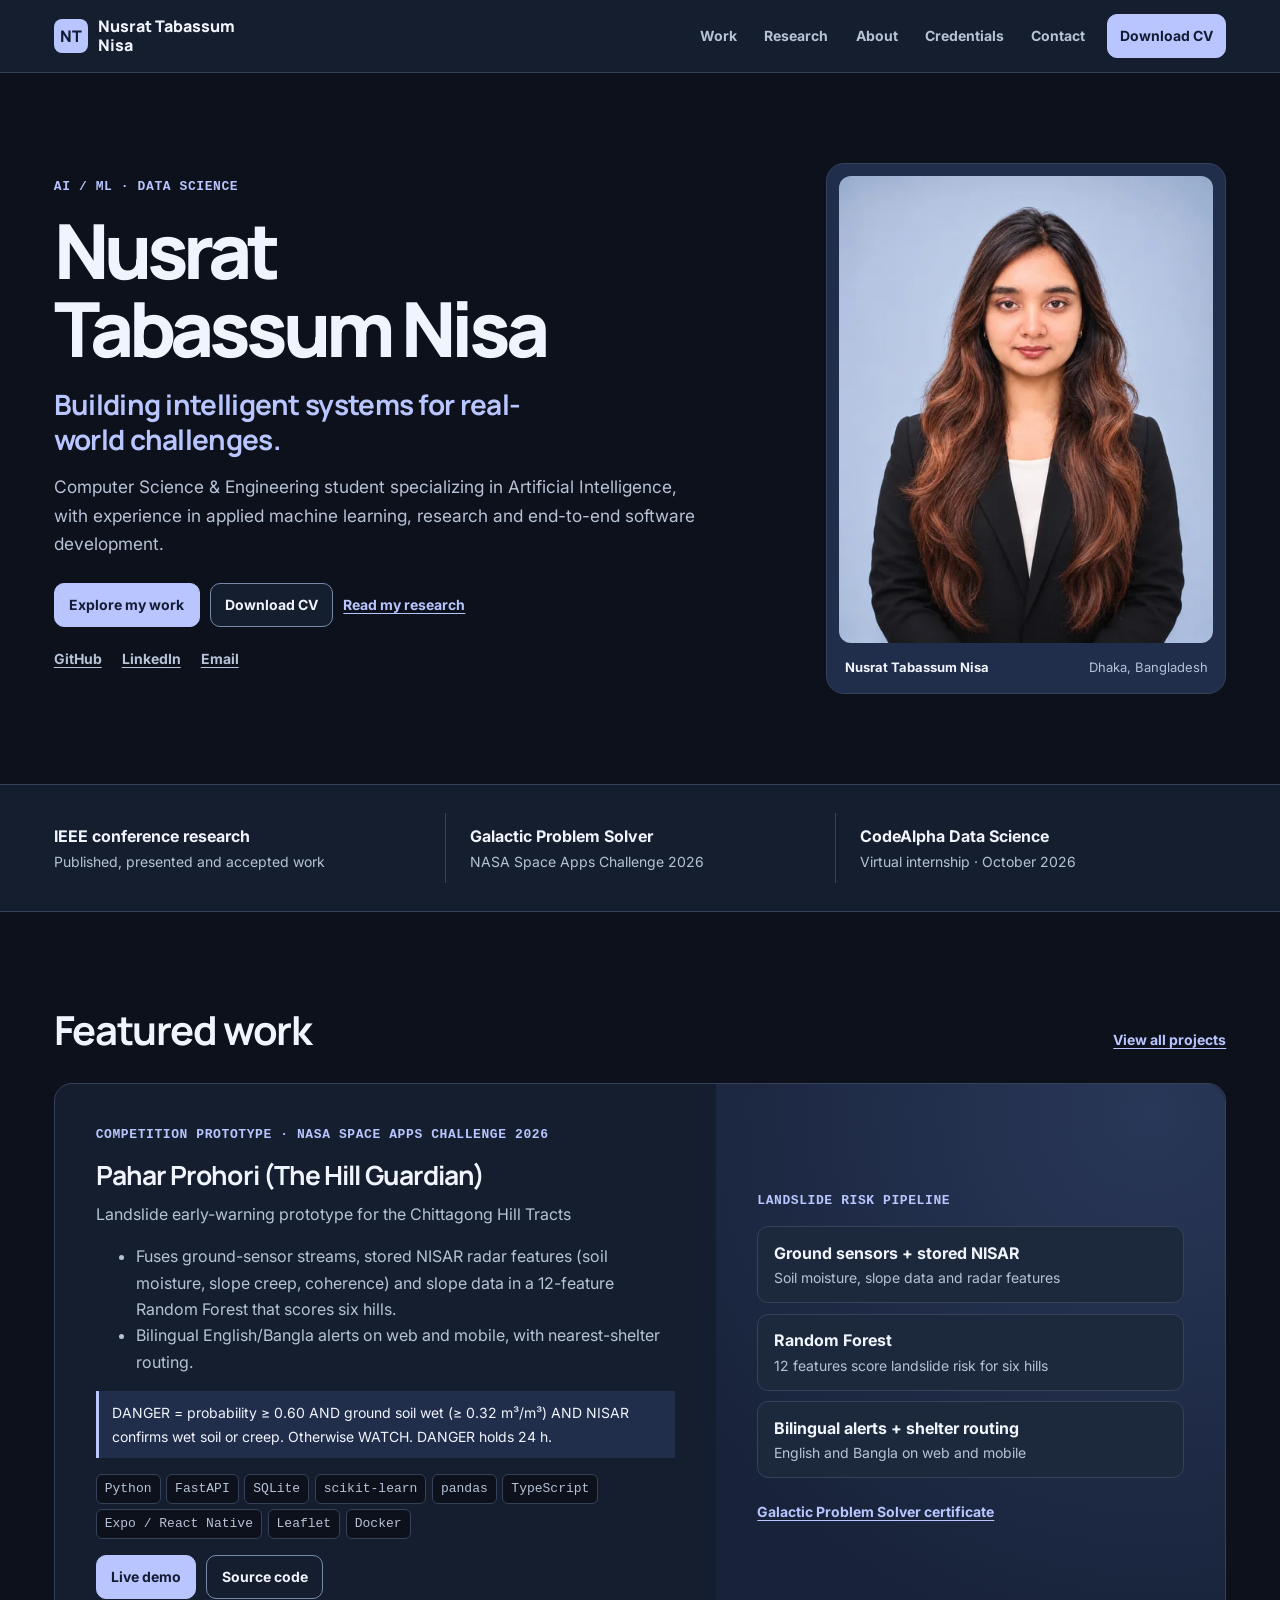
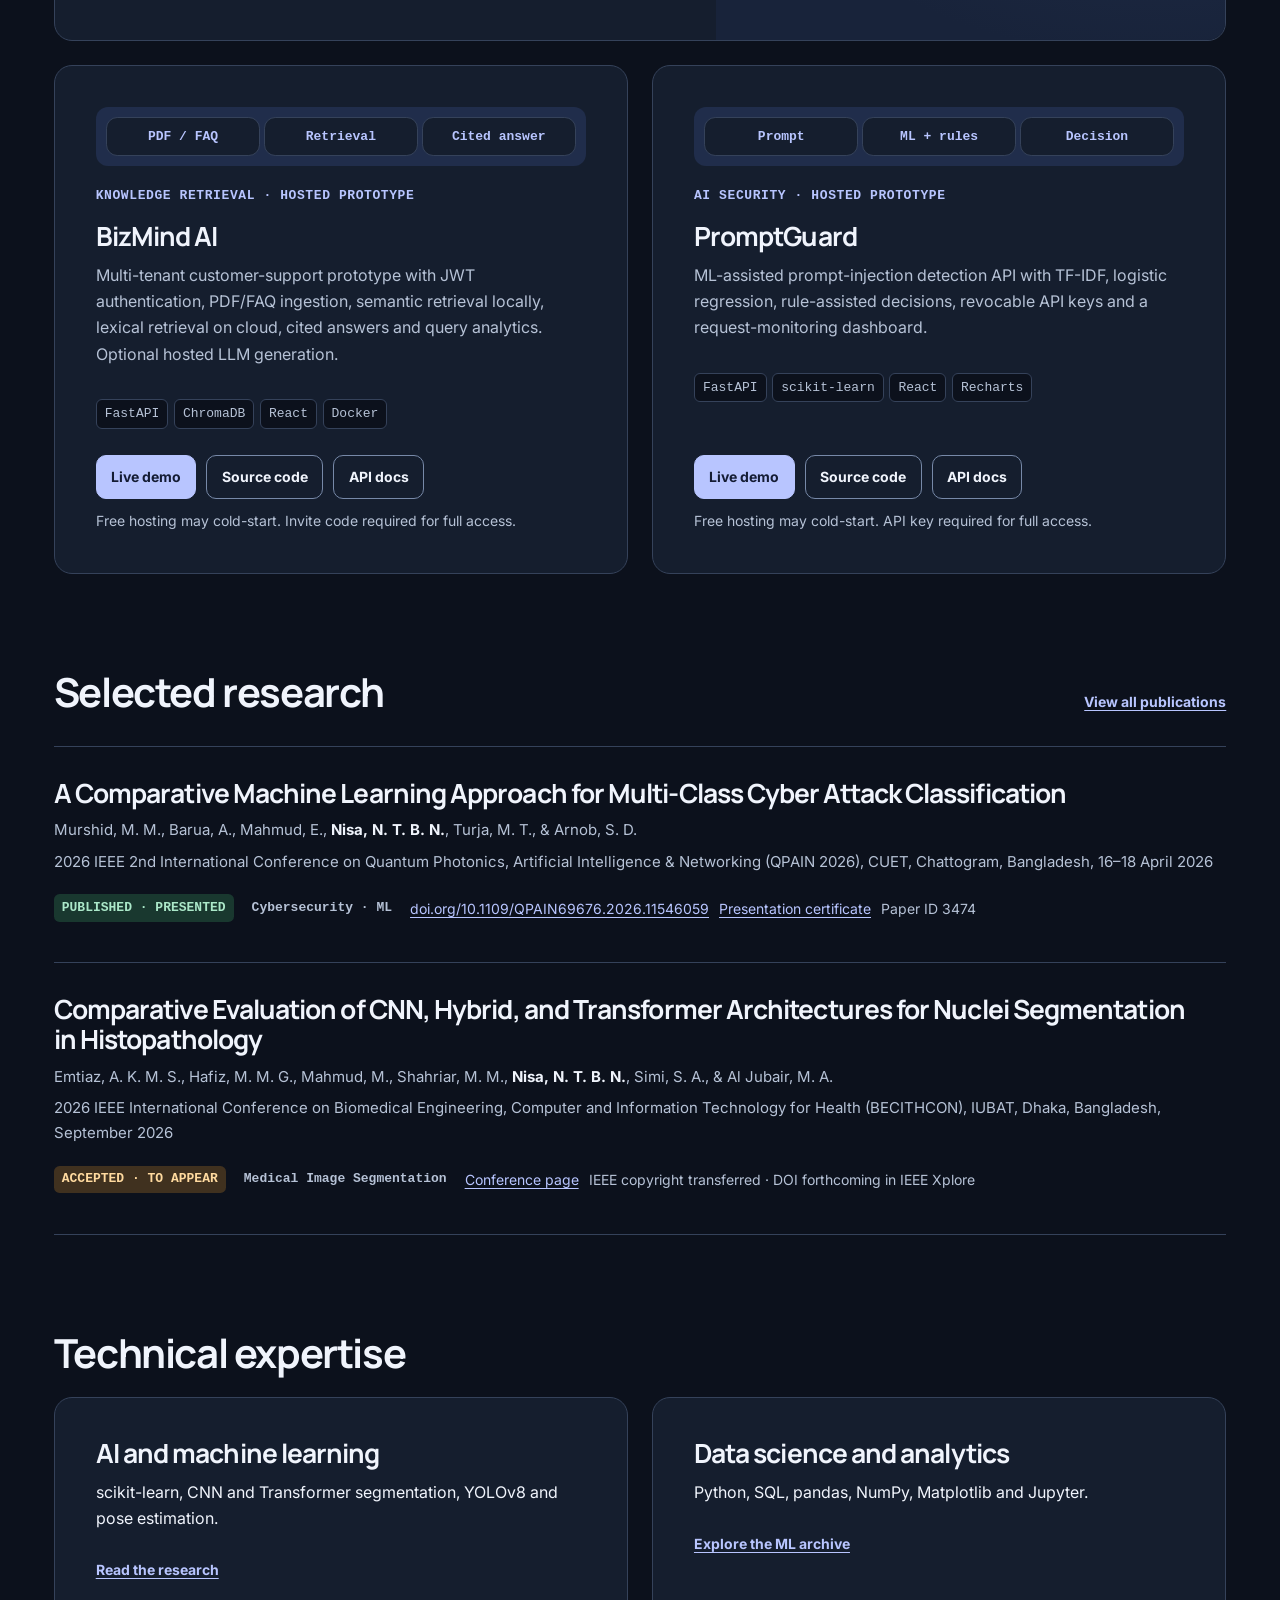
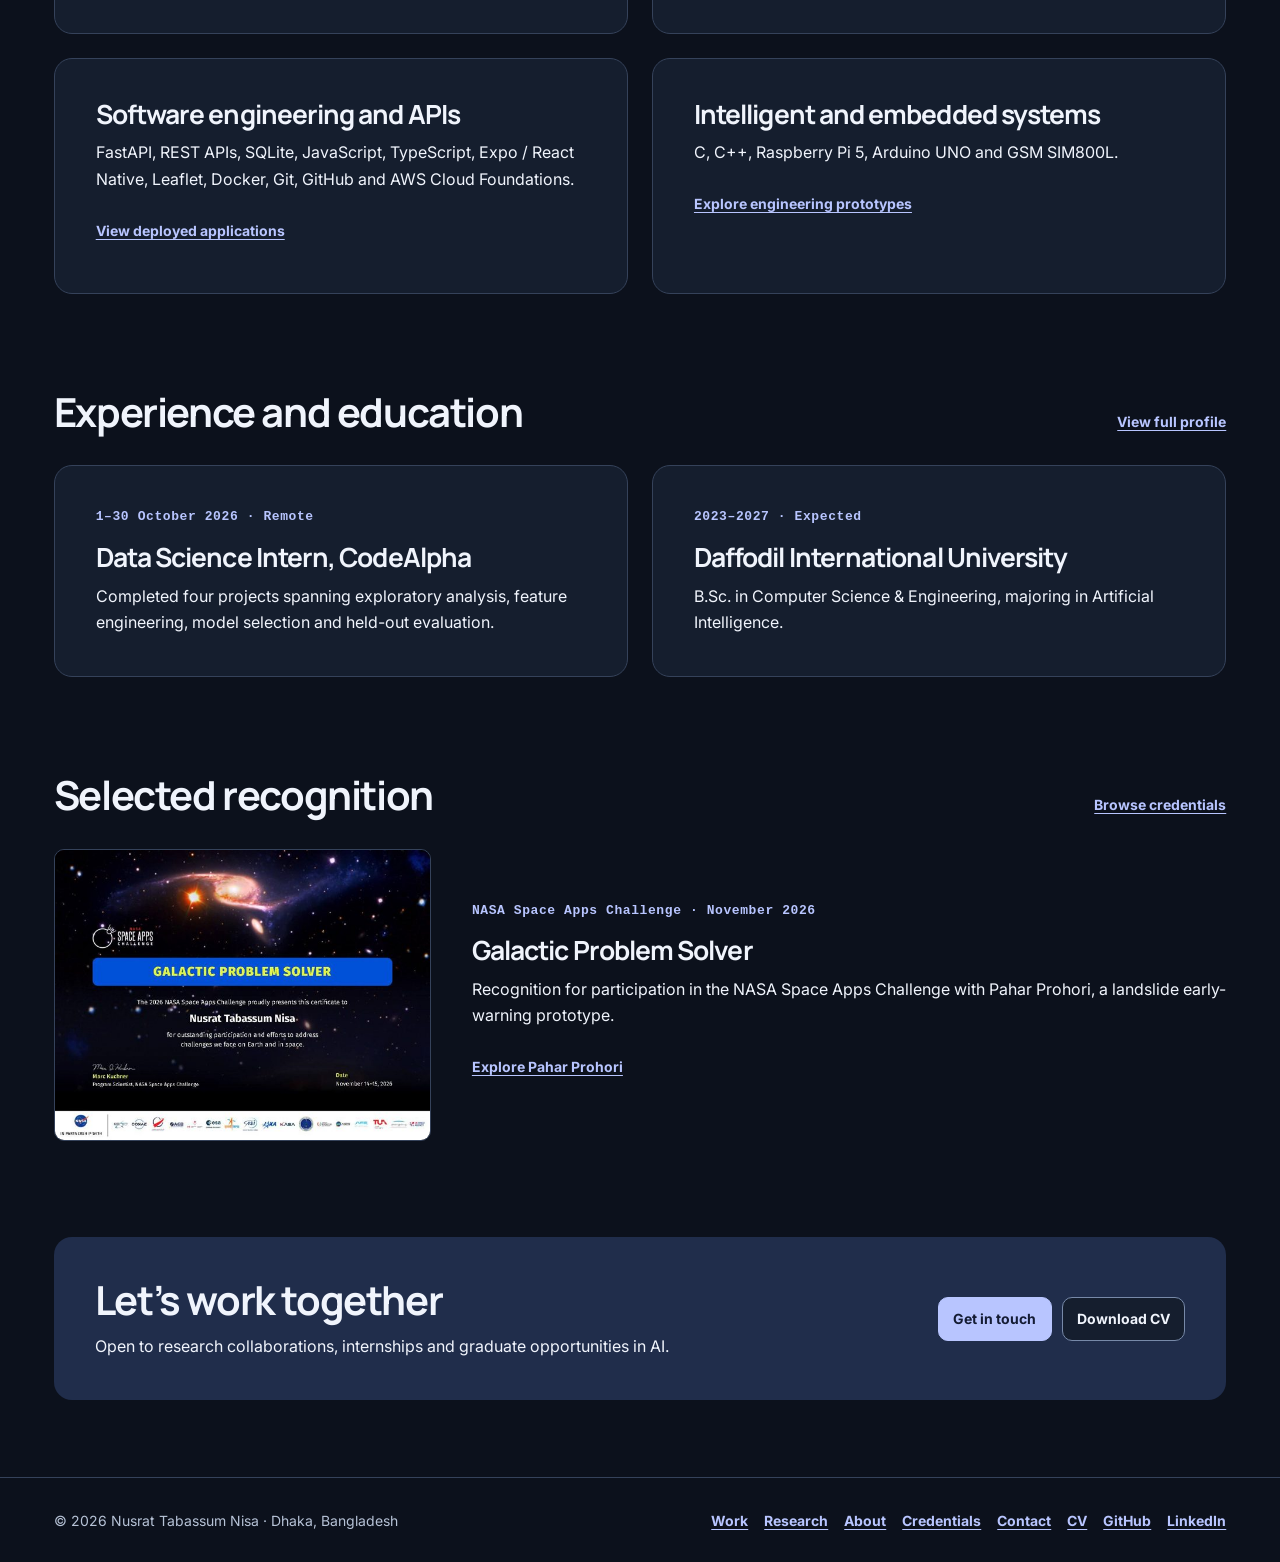
==== commit b40254bb: "Use a consistent dark palette across the portfolio" ====
--- a/index.html
+++ b/index.html
@@ -17,9 +17,10 @@
 <link rel="preconnect" href="https://fonts.googleapis.com">
 <link rel="preconnect" href="https://fonts.gstatic.com" crossorigin>
 <link href="https://fonts.googleapis.com/css2?family=Inter:wght@400;500;600;700&amp;family=Manrope:wght@500;600;700;800&amp;display=swap" rel="stylesheet">
-<script>try { if (localStorage.getItem('portfolio-theme') === 'dark') document.documentElement.dataset.theme = 'dark'; } catch {}</script>
-<link rel="stylesheet" href="style.css">
-<script src="main.js" defer></script>
+<meta name="color-scheme" content="dark">
+<meta name="theme-color" content="#0c111c">
+<link rel="stylesheet" href="style.css?v=dark">
+<script src="main.js?v=dark" defer></script>
 </head>
 <body>
 <a class="skip" href="#main">Skip to content</a>
@@ -30,7 +31,6 @@
       <button class="menu-toggle" type="button" aria-expanded="false" aria-controls="menu" hidden>Menu</button>
       <ul class="menu" id="menu"><li><a href="projects.html">Work</a></li><li><a href="publications.html">Research</a></li><li><a href="about.html">About</a></li><li><a href="certificates.html">Credentials</a></li><li><a href="contact.html">Contact</a></li><li><a class="btn btn-solid cv-link" href="Nusrat_Tabassum_Nisa_CV.pdf" download>Download CV</a></li></ul>
     </nav>
-    <button class="theme-toggle" type="button" aria-label="Dark theme" aria-pressed="false" hidden><span aria-hidden="true">◐</span></button>
   </div>
 </header>
 
--- a/style.css
+++ b/style.css
@@ -1,23 +1,24 @@
 :root {
-  color-scheme: light;
-  --bg: #f8f9fc;
-  --surface: #fff;
-  --ink: #111827;
-  --muted: #526071;
-  --accent: #4338ca;
-  --accent-hover: #3730a3;
-  --accent-soft: #eef2ff;
-  --line: #e2e8f0;
-  --control-line: #788498;
-  --on-accent: #fff;
-  --positive: #166045;
-  --positive-bg: #e5f5eb;
-  --warning: #805012;
-  --warning-bg: #fff1d8;
-  --inverse: #f1f5ff;
-  --inverse-muted: #c4ccef;
-  --feature-bg: #211b55;
-  --shadow: 0 12px 28px rgb(34 32 79 / 8%);
+  color-scheme: dark;
+  --bg: #0c111c;
+  --surface: #151e2e;
+  --raised: #1c283c;
+  --ink: #f0f4fc;
+  --muted: #b6c2d6;
+  --accent: #b8c5ff;
+  --accent-hover: #d7dfff;
+  --accent-soft: #202d4b;
+  --line: #35425a;
+  --control-line: #7789a8;
+  --on-accent: #141c34;
+  --positive: #abe8c9;
+  --positive-bg: #19382f;
+  --warning: #ffda9f;
+  --warning-bg: #40311f;
+  --feature-bg: #18233a;
+  --feature-glow: #293758;
+  --scrim: rgb(5 8 15 / 78%);
+  --shadow: 0 12px 28px rgb(0 0 0 / 24%);
   --display: Manrope, "Segoe UI", sans-serif;
   --body: Inter, system-ui, sans-serif;
   --mono: ui-monospace, Consolas, monospace;
@@ -26,24 +27,6 @@
   --pad: clamp(1.125rem, 3.2vw, 2.75rem);
   --radius: 1.125rem;
   --button-radius: .625rem;
-}
-:root[data-theme="dark"] {
-  color-scheme: dark;
-  --bg: #0b101a;
-  --surface: #131c2c;
-  --ink: #f1f5f9;
-  --muted: #a3afc2;
-  --accent: #a5b4fc;
-  --accent-hover: #c7d2fe;
-  --accent-soft: #222b4b;
-  --line: #263348;
-  --control-line: #8796b1;
-  --on-accent: #10162b;
-  --positive: #a7e8c6;
-  --positive-bg: #193830;
-  --warning: #ffd99a;
-  --warning-bg: #44301c;
-  --shadow: 0 12px 28px rgb(0 0 0 / 22%);
 }
 *, *::before, *::after { box-sizing: border-box; }
 [hidden] { display: none !important; }
@@ -76,16 +59,14 @@
 .menu a { display: inline-flex; align-items: center; min-height: 44px; padding: .5rem .75rem; border-radius: var(--button-radius); color: var(--muted); text-decoration: none; font-size: .875rem; font-weight: 700; }
 .menu a:hover, .menu a[aria-current="page"] { background: var(--accent-soft); color: var(--accent); }
 .menu .cv-link { margin-left: .45rem; }
-.btn, .menu-toggle, .theme-toggle, .copy-btn, .filters button, .lb-close {
+.btn, .menu-toggle, .copy-btn, .filters button, .lb-close {
   display: inline-flex; align-items: center; justify-content: center; min-height: 44px;
   padding: .58rem .9rem; border: 1px solid var(--control-line); border-radius: var(--button-radius);
   background: var(--surface); color: var(--ink); font-size: .875rem; font-weight: 700; text-decoration: none;
 }
-.btn:hover, .menu-toggle:hover, .theme-toggle:hover, .copy-btn:hover, .filters button:hover, .lb-close:hover { border-color: var(--accent); background: var(--accent-soft); color: var(--accent); }
+.btn:hover, .menu-toggle:hover, .copy-btn:hover, .filters button:hover, .lb-close:hover { border-color: var(--accent); background: var(--accent-soft); color: var(--accent); }
 .btn-solid, .menu .cv-link { background: var(--accent); color: var(--on-accent); border-color: var(--accent); }
 .btn-solid:hover, .menu .cv-link:hover { background: var(--accent-hover); color: var(--on-accent); border-color: var(--accent-hover); }
-.theme-toggle { min-width: 44px; flex: none; padding-inline: .5rem; font-size: 1.25rem; }
-.theme-toggle[aria-pressed="true"] { background: var(--accent-soft); color: var(--accent); }
 .menu-toggle { display: none; }
 .text-link, .section-head > a, .hero-links a, .site-footer a {
   display: inline-flex; align-items: center; min-height: 44px; font-size: .875rem; font-weight: 700;
@@ -127,15 +108,13 @@
 }
 .feature .body, .feature-visual, .card, .panel, .exp { padding: var(--pad); }
 .feature-visual {
-  background: radial-gradient(circle at 85% 5%, #393185, transparent 65%), var(--feature-bg);
-  color: var(--inverse); border-radius: 0 var(--radius) var(--radius) 0;
+  background: radial-gradient(circle at 85% 5%, var(--feature-glow), transparent 80%), var(--feature-bg);
+  border-radius: 0 var(--radius) var(--radius) 0;
   display: flex; flex-direction: column; justify-content: center;
 }
-.feature-visual .kicker, .feature-visual a { color: var(--inverse); }
-.feature-visual a:focus-visible { outline-color: var(--inverse); }
 .process { list-style: none; margin: 0 0 .7rem; padding: 0; display: grid; gap: .65rem; }
-.process li { border: 1px solid #817bad; border-radius: .7rem; padding: .8rem 1rem; background: rgb(11 13 45 / 28%); }
-.process span { display: block; color: var(--inverse-muted); font-size: .875rem; }
+.process li { border: 1px solid var(--line); border-radius: .7rem; padding: .8rem 1rem; background: var(--raised); }
+.process span { display: block; color: var(--muted); font-size: .875rem; }
 .process.compact {
   grid-template-columns: repeat(3, minmax(0, 1fr)); gap: .25rem; align-items: stretch;
   padding: .65rem; margin-bottom: 1.25rem; background: var(--accent-soft); border-radius: .75rem;
@@ -152,6 +131,7 @@
 .card small { font-size: .875rem; margin-top: .65rem; }
 .repo-grid, .cert-grid { display: grid; grid-template-columns: repeat(auto-fit, minmax(min(100%, 18rem), 1fr)); gap: 1rem; }
 .repo { display: flex; flex-direction: column; gap: .625rem; padding: 1.25rem; color: var(--ink); text-decoration: none; }
+.repo:hover h3 { color: var(--accent-hover); }
 .repo h3, .repo p { margin: 0; }
 .repo p { color: var(--muted); flex: 1; }
 .repo .lang, .authors, .venue { font-size: .9375rem; color: var(--muted); }
@@ -187,11 +167,11 @@
 .cert-thumb { display: block; position: relative; aspect-ratio: 4 / 3; background: var(--accent-soft); border-bottom: 1px solid var(--line); }
 .cert-thumb:focus-visible { outline-offset: -4px; }
 .cert-thumb img { width: 100%; height: 100%; object-fit: contain; padding: .65rem; }
-.zoom { position: absolute; right: .5rem; bottom: .5rem; background: var(--feature-bg); color: var(--inverse); padding: .3rem .5rem; border-radius: .35rem; font-size: .8125rem; }
+.zoom { position: absolute; right: .5rem; bottom: .5rem; background: var(--feature-bg); color: var(--ink); padding: .3rem .5rem; border-radius: .35rem; font-size: .8125rem; }
 .cert-card figcaption { display: grid; gap: .35rem; padding: 1rem; color: var(--muted); font-size: .875rem; }
 .cert-card figcaption b { color: var(--ink); font-size: 1rem; }
 .lightbox { width: min(92vw, 65rem); max-height: 90dvh; padding: 0; border: 1px solid var(--line); border-radius: var(--radius); background: var(--surface); color: var(--ink); }
-.lightbox::backdrop { background: rgb(10 13 27 / 78%); }
+.lightbox::backdrop { background: var(--scrim); }
 .lb-head { display: flex; align-items: center; justify-content: space-between; gap: 1rem; padding: .75rem 1rem; }
 .lightbox img { width: 100%; height: auto; max-height: 66dvh; object-fit: contain; background: var(--bg); }
 #lb-original { margin-inline: 1rem; }
